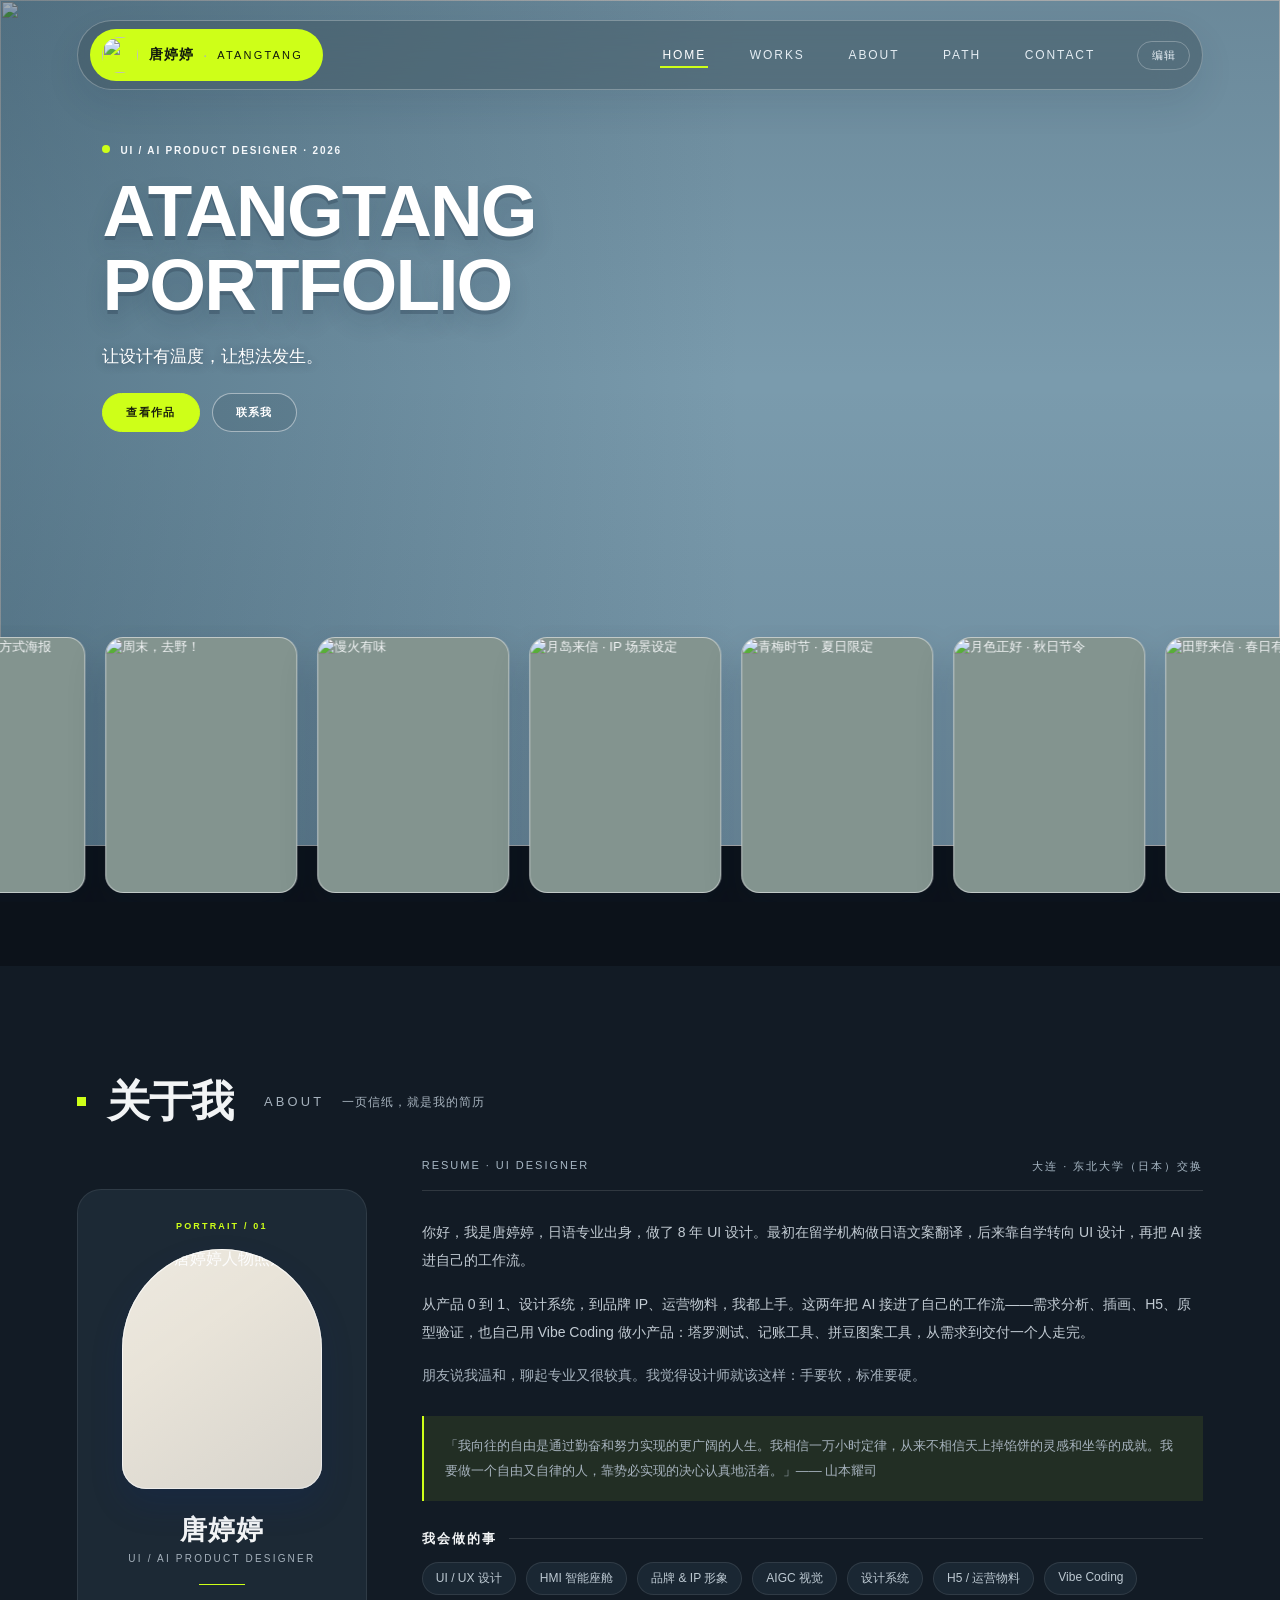
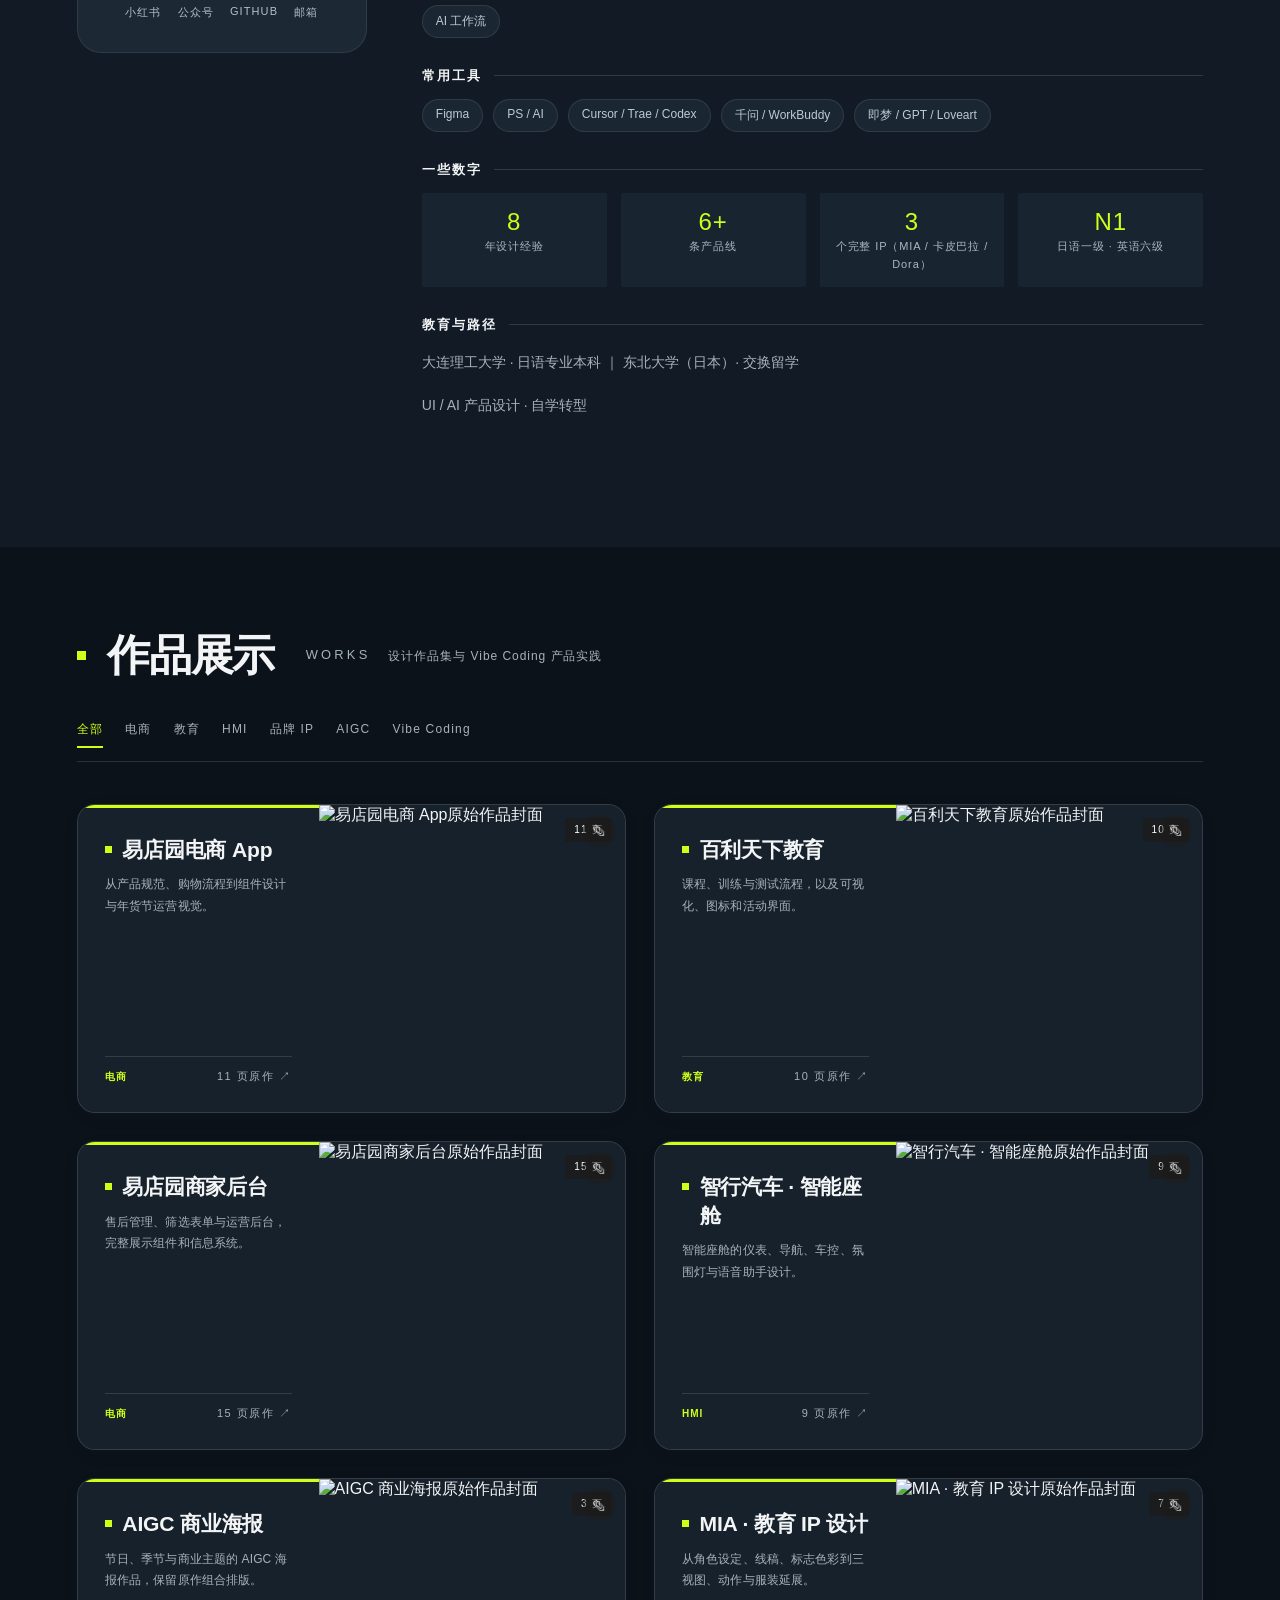
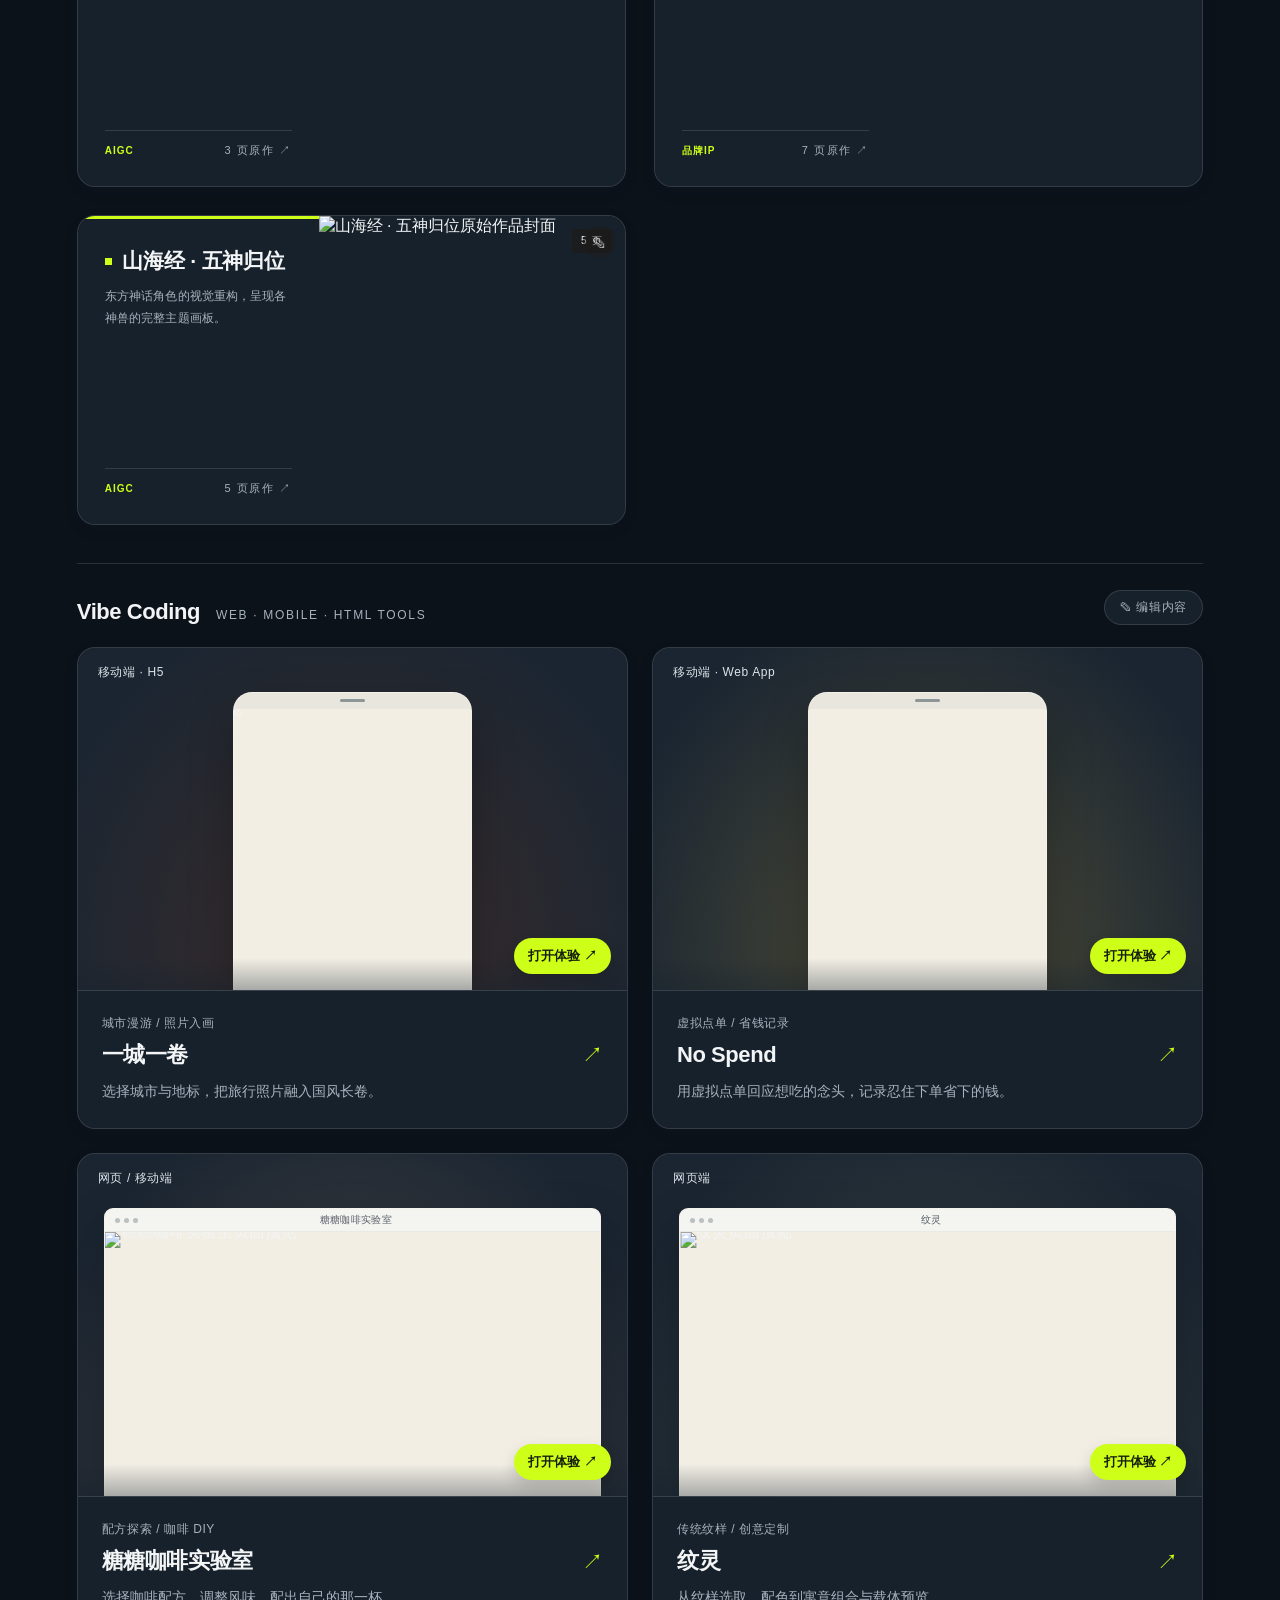
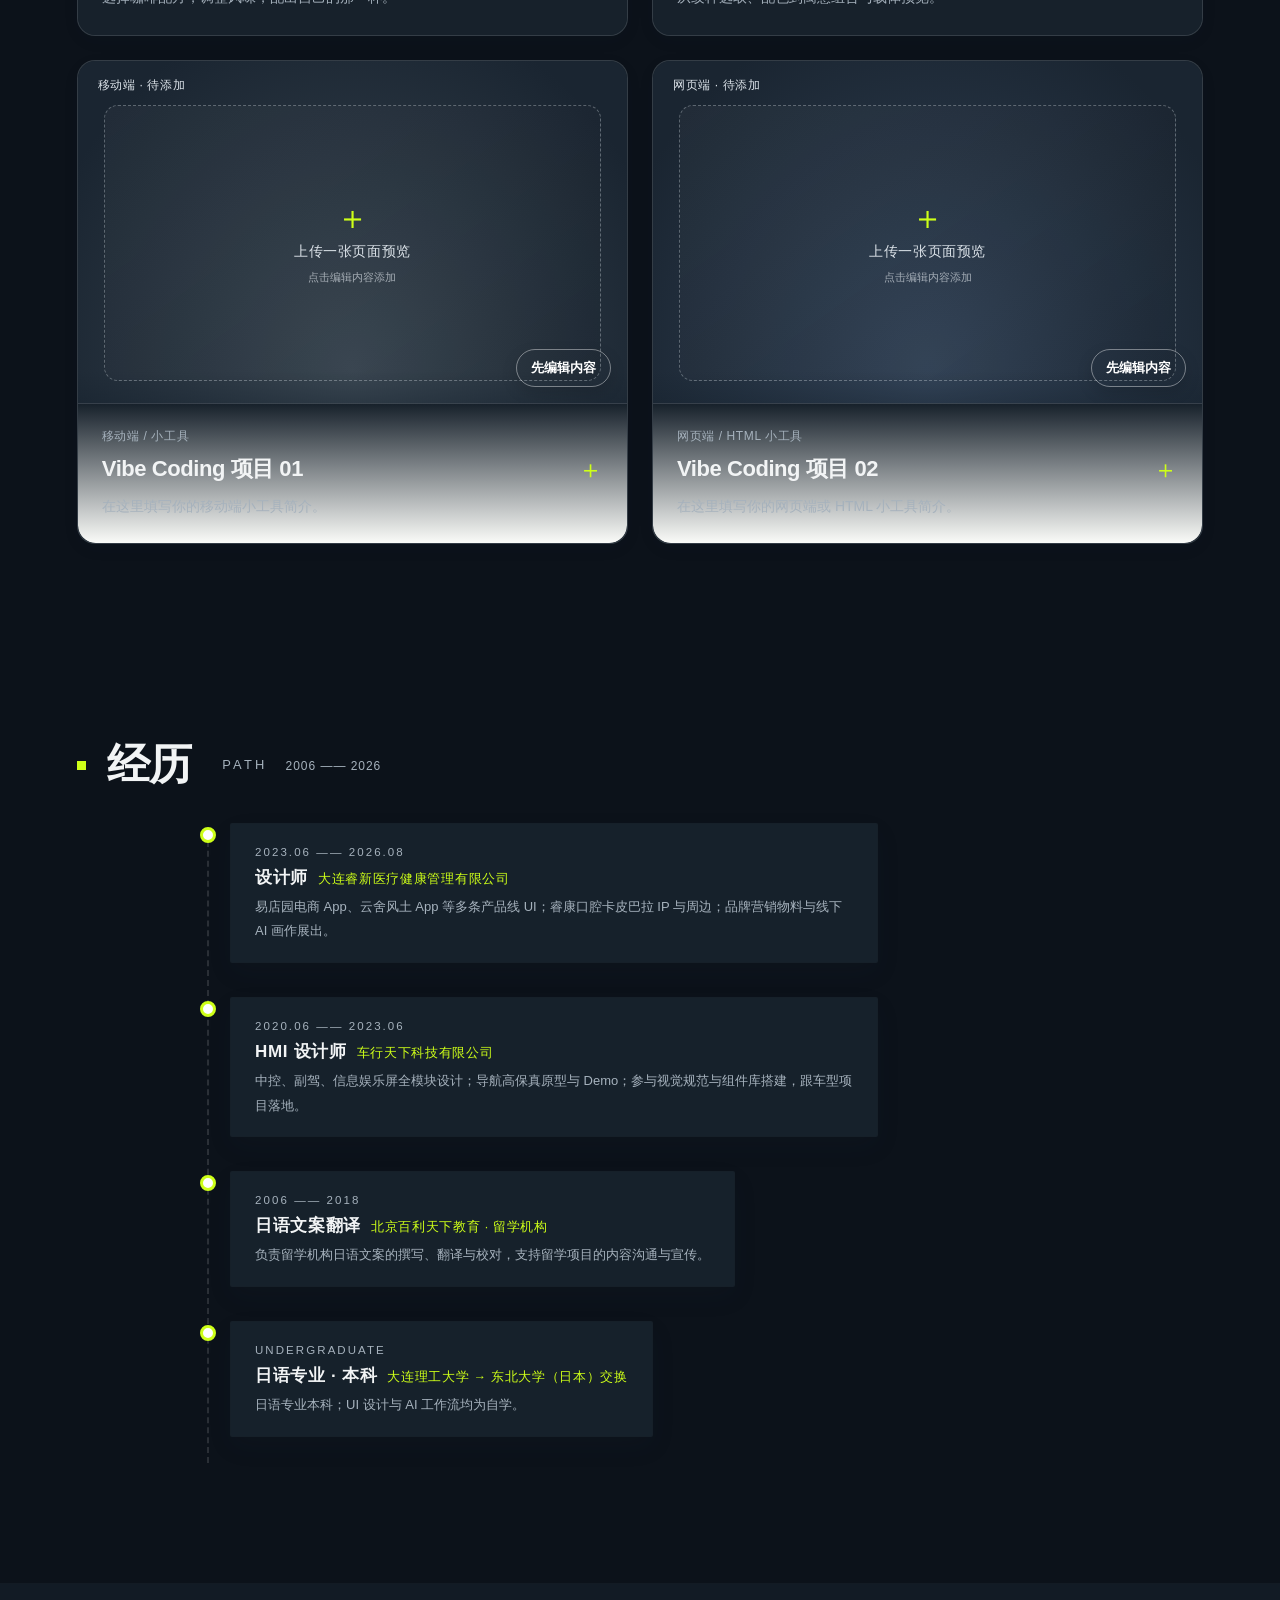
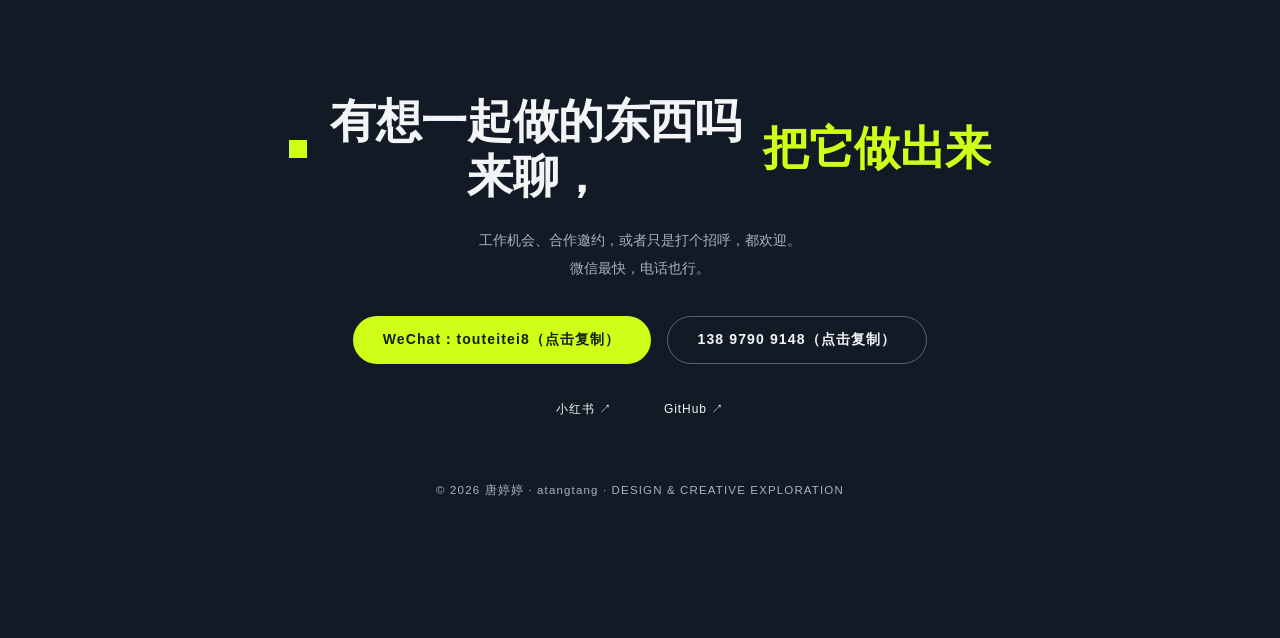
==== index.html @ 999d281a "Publish portfolio homepage" ====
<!DOCTYPE html>
<html lang="zh-CN">
<head>
<meta charset="UTF-8">
<meta name="viewport" content="width=device-width, initial-scale=1.0">
<meta name="description" content="唐婷婷 · UI Designer · 作品集">
<title>唐婷婷 · atangtang · 作品集</title>
<!-- 使用系统中文字体，国内静态部署时不依赖境外字体服务 -->
<link rel="stylesheet" href="styles.css">
<link rel="stylesheet" href="carousel.css?v=20260906-single-poster">
<link rel="stylesheet" href="vibe-works.css?v=20260907-vibe">
<link rel="stylesheet" href="seasonal.css">
</head>
<body>
<div class="grain"></div>

<nav id="nav">
  <a class="logo" href="#top"><span class="logo-mark" aria-hidden="true"></span><span>唐婷婷</span><i>·</i><span class="logo-en">atangtang</span></a>
  <a class="nl on" href="#top">Home</a>
  <a class="nl" href="#works">Works</a>
  <a class="nl" href="#about">About</a>
  <a class="nl" href="#timeline">Path</a>
  <a class="nl" href="#contact">Contact</a>
  <button class="nav-btn" id="preview-btn" title="作品集 PDF 预览">预览整套作品集</button>
  <button class="nav-btn" id="edit-toggle" title="进入编辑模式">编辑</button>
  <button id="menu-btn">☰</button>
</nav>
<div id="menu-panel">
  <a href="#top">Home</a><a href="#works">Works</a><a href="#about">About</a><a href="#timeline">Path</a><a href="#contact">Contact</a>
  <button id="m-preview-btn">预览整套作品集</button>
  <button id="m-edit-toggle">编辑模式</button>
</div>

<header class="hero" id="top">
  <div class="season-scenes" aria-hidden="true">
    <img class="season-scene active" src="assets/seasons/island-spring.png" alt="" fetchpriority="high">
    <img class="season-scene" src="assets/seasons/island-summer.png" alt="" decoding="async">
    <img class="season-scene" src="assets/seasons/island-autumn.png" alt="" decoding="async">
    <img class="season-scene" src="assets/seasons/island-winter.png" alt="" decoding="async">
  </div>
  <div class="season-shade"></div>
  <div class="hero-inner">
    <div class="hero-profile rv">
      <div class="profile-card" id="hero-art">
        <div id="ipBubble">嗨，我是婷婷 ✦</div>
        <div class="cover-label">PORTRAIT / 01</div>
        <div id="ipImg" class="profile-avatar cover-portrait" role="img" aria-label="唐婷婷人物照片">
          <img src="assets/about-portrait.png" alt="唐婷婷人物照片" decoding="async">
          <span class="cover-portrait__veil" aria-hidden="true"></span>
        </div>
        <h2 class="profile-name">唐婷婷</h2>
        <p class="profile-role">UI / AI PRODUCT DESIGNER</p>
        <div class="profile-line"></div>
        <div class="profile-socials">
          <a href="#works">小红书</a>
          <a href="#contact">公众号</a>
          <a href="#contact">GitHub</a>
          <a href="#contact">邮箱</a>
        </div>
      </div>
    </div>
    <div class="hero-text">
      <p class="hero-kicker rv">UI / AI PRODUCT DESIGNER · 2026</p>
      <h1 class="rv">ATANGTANG<br>PORTFOLIO<span class="dot">.</span></h1>
      <p class="hero-lead rv" style="transition-delay:.08s">让设计有温度，让想法发生。</p>
      <div class="hero-btns rv" style="transition-delay:.16s">
        <a class="cbtn solid" href="#works">查看作品</a>
        <a class="cbtn ghost" href="#contact">联系我</a>
      </div>
      <div class="hero-bio rv" style="transition-delay:.24s">
        <p>UI 设计 · 品牌 &amp; IP · HMI · AIGC 视觉。把复杂的需求，做成<strong>简单、好看、好用</strong>的东西。</p>
        <p>一个勤奋、自律、相信一万小时定律的设计师。8 年 UI 设计 · AI 自学工作流 · Vibe Coding · 日语 N1。</p>
      </div>
    </div>
    <svg class="leaf-sprig" viewBox="0 0 120 120" fill="none" stroke="currentColor" stroke-width="2.4" stroke-linecap="round" stroke-linejoin="round"><path d="M60 112C60 84 60 54 60 22"/><path d="M60 74C40 68 27 53 25 35c20 4 33 19 35 39Z"/><path d="M60 58C80 52 93 39 95 21c-20 4-33 19-35 37Z"/><path d="M60 46C51 42 45 34 44 23c9 2 15 11 16 23Z"/></svg>
    <svg class="hero-wave" viewBox="0 0 1180 40" fill="none" stroke="currentColor" stroke-width="2" stroke-linecap="round"><path d="M0 20C98 4 196 4 294 20s196 16 294 0 196-16 294-0 196 16 294 0"/></svg>
  </div>
</header>

<section id="works">
  <div class="sec-head rv">
    <h2 class="sec-title">作品展示<span class="dot">.</span><small>WORKS</small></h2>
    <p class="sec-sub">设计作品集与 Vibe Coding 产品实践</p>
  </div>
  <div class="divider"><svg viewBox="0 0 24 24" fill="none" stroke="currentColor" stroke-width="1.6" stroke-linecap="round" stroke-linejoin="round"><path d="M12 21V7"/><path d="M12 15C8.5 14 6 11.5 6 7.5 10 8.5 12 11 12 15Z"/><path d="M12 12c3.5-1 6-3.5 6-7.5-4 1-6 3.5-6 7.5Z"/></svg></div>

      <div class="filters rv" id="filters">
    <button class="fbtn on" data-cat="all">全部</button>
    <button class="fbtn" data-cat="电商">电商</button>
    <button class="fbtn" data-cat="教育">教育</button>
    <button class="fbtn" data-cat="HMI">HMI</button>
    <button class="fbtn" data-cat="品牌IP">品牌 IP</button>
    <button class="fbtn" data-cat="AIGC">AIGC</button>
    <button class="fbtn" data-cat="独立开发">Vibe Coding</button>
  </div>
                                        <div class="works" id="worksGrid">
    <article class="work rv pdf-work" data-cat="电商" data-slug="pdf-ecommerce-app" data-title="易店园电商 App" data-desc="从产品规范、购物流程到组件设计与年货节运营视觉。" data-year="完整原作" data-gallery='["assets/portfolio-pdf/page-003.jpg","assets/portfolio-pdf/page-004.jpg","assets/portfolio-pdf/page-005.jpg","assets/portfolio-pdf/page-006.jpg","assets/portfolio-pdf/page-007.jpg","assets/portfolio-pdf/page-008.jpg","assets/portfolio-pdf/page-009.jpg","assets/portfolio-pdf/page-010.jpg","assets/portfolio-pdf/page-011.jpg","assets/portfolio-pdf/page-012.jpg","assets/portfolio-pdf/page-013.jpg"]' draggable="false" tabindex="0" role="button" aria-label="易店园电商 App，查看完整 11 页">
      <button class="work-edit" aria-label="编辑" title="编辑">✎</button>
      <div class="work-card-inner">
        <div class="meta"><h3>易店园电商 App</h3><p class="work-desc">从产品规范、购物流程到组件设计与年货节运营视觉。</p>
          <div class="row"><span class="cat">电商</span><span class="yr">11 页原作 ↗</span></div></div>
        <div class="cover cover--landscape">
          <img class="cover-img" src="assets/portfolio-pdf/page-003.jpg" alt="易店园电商 App原始作品封面" width="1920" height="1080" loading="lazy"/>
          <span class="count-badge">11 页</span>
        </div>
      </div>
    </article>
    <article class="work rv pdf-work" data-cat="教育" data-slug="pdf-education" data-title="百利天下教育" data-desc="课程、训练与测试流程，以及可视化、图标和活动界面。" data-year="完整原作" data-gallery='["assets/portfolio-pdf/page-014.jpg","assets/portfolio-pdf/page-015.jpg","assets/portfolio-pdf/page-016.jpg","assets/portfolio-pdf/page-017.jpg","assets/portfolio-pdf/page-018.jpg","assets/portfolio-pdf/page-019.jpg","assets/portfolio-pdf/page-020.jpg","assets/portfolio-pdf/page-021.jpg","assets/portfolio-pdf/page-022.jpg","assets/portfolio-pdf/page-023.jpg"]' draggable="false" tabindex="0" role="button" aria-label="百利天下教育，查看完整 10 页">
      <button class="work-edit" aria-label="编辑" title="编辑">✎</button>
      <div class="work-card-inner">
        <div class="meta"><h3>百利天下教育</h3><p class="work-desc">课程、训练与测试流程，以及可视化、图标和活动界面。</p>
          <div class="row"><span class="cat">教育</span><span class="yr">10 页原作 ↗</span></div></div>
        <div class="cover cover--landscape">
          <img class="cover-img" src="assets/portfolio-pdf/page-014.jpg" alt="百利天下教育原始作品封面" width="1920" height="1080" loading="lazy"/>
          <span class="count-badge">10 页</span>
        </div>
      </div>
    </article>
    <article class="work rv pdf-work" data-cat="电商" data-slug="pdf-merchant" data-title="易店园商家后台" data-desc="售后管理、筛选表单与运营后台，完整展示组件和信息系统。" data-year="完整原作" data-gallery='["assets/portfolio-pdf/page-024.jpg","assets/portfolio-pdf/page-025.jpg","assets/portfolio-pdf/page-026.jpg","assets/portfolio-pdf/page-027.jpg","assets/portfolio-pdf/page-028.jpg","assets/portfolio-pdf/page-029.jpg","assets/portfolio-pdf/page-030.jpg","assets/portfolio-pdf/page-031.jpg","assets/portfolio-pdf/page-032.jpg","assets/portfolio-pdf/page-033.jpg","assets/portfolio-pdf/page-034.jpg","assets/portfolio-pdf/page-035.jpg","assets/portfolio-pdf/page-036.jpg","assets/portfolio-pdf/page-037.jpg","assets/portfolio-pdf/page-038.jpg"]' draggable="false" tabindex="0" role="button" aria-label="易店园商家后台，查看完整 15 页">
      <button class="work-edit" aria-label="编辑" title="编辑">✎</button>
      <div class="work-card-inner">
        <div class="meta"><h3>易店园商家后台</h3><p class="work-desc">售后管理、筛选表单与运营后台，完整展示组件和信息系统。</p>
          <div class="row"><span class="cat">电商</span><span class="yr">15 页原作 ↗</span></div></div>
        <div class="cover cover--landscape">
          <img class="cover-img" src="assets/portfolio-pdf/page-024.jpg" alt="易店园商家后台原始作品封面" width="1920" height="1080" loading="lazy"/>
          <span class="count-badge">15 页</span>
        </div>
      </div>
    </article>
    <article class="work rv pdf-work" data-cat="HMI" data-slug="pdf-hmi" data-title="智行汽车 · 智能座舱" data-desc="智能座舱的仪表、导航、车控、氛围灯与语音助手设计。" data-year="完整原作" data-gallery='["assets/portfolio-pdf/page-039.jpg","assets/portfolio-pdf/page-040.jpg","assets/portfolio-pdf/page-041.jpg","assets/portfolio-pdf/page-042.jpg","assets/portfolio-pdf/page-043.jpg","assets/portfolio-pdf/page-044.jpg","assets/portfolio-pdf/page-045.jpg","assets/portfolio-pdf/page-046.jpg","assets/portfolio-pdf/page-047.jpg"]' draggable="false" tabindex="0" role="button" aria-label="智行汽车 · 智能座舱，查看完整 9 页">
      <button class="work-edit" aria-label="编辑" title="编辑">✎</button>
      <div class="work-card-inner">
        <div class="meta"><h3>智行汽车 · 智能座舱</h3><p class="work-desc">智能座舱的仪表、导航、车控、氛围灯与语音助手设计。</p>
          <div class="row"><span class="cat">HMI</span><span class="yr">9 页原作 ↗</span></div></div>
        <div class="cover cover--landscape">
          <img class="cover-img" src="assets/portfolio-pdf/page-039.jpg" alt="智行汽车 · 智能座舱原始作品封面" width="1920" height="1080" loading="lazy"/>
          <span class="count-badge">9 页</span>
        </div>
      </div>
    </article>
    <article class="work rv pdf-work" data-cat="AIGC" data-slug="pdf-aigc" data-title="AIGC 商业海报" data-desc="节日、季节与商业主题的 AIGC 海报作品，保留原作组合排版。" data-year="完整原作" data-gallery='["assets/portfolio-pdf/page-048.jpg","assets/portfolio-pdf/page-049.jpg","assets/portfolio-pdf/page-050.jpg"]' draggable="false" tabindex="0" role="button" aria-label="AIGC 商业海报，查看完整 3 页">
      <button class="work-edit" aria-label="编辑" title="编辑">✎</button>
      <div class="work-card-inner">
        <div class="meta"><h3>AIGC 商业海报</h3><p class="work-desc">节日、季节与商业主题的 AIGC 海报作品，保留原作组合排版。</p>
          <div class="row"><span class="cat">AIGC</span><span class="yr">3 页原作 ↗</span></div></div>
        <div class="cover cover--landscape">
          <img class="cover-img" src="assets/portfolio-pdf/page-048.jpg" alt="AIGC 商业海报原始作品封面" width="1920" height="1080" loading="lazy"/>
          <span class="count-badge">3 页</span>
        </div>
      </div>
    </article>
    <article class="work rv pdf-work" data-cat="品牌IP" data-slug="pdf-mia" data-title="MIA · 教育 IP 设计" data-desc="从角色设定、线稿、标志色彩到三视图、动作与服装延展。" data-year="完整原作" data-gallery='["assets/portfolio-pdf/page-051.jpg","assets/portfolio-pdf/page-052.jpg","assets/portfolio-pdf/page-053.jpg","assets/portfolio-pdf/page-054.jpg","assets/portfolio-pdf/page-055.jpg","assets/portfolio-pdf/page-056.jpg","assets/portfolio-pdf/page-057.jpg"]' draggable="false" tabindex="0" role="button" aria-label="MIA · 教育 IP 设计，查看完整 7 页">
      <button class="work-edit" aria-label="编辑" title="编辑">✎</button>
      <div class="work-card-inner">
        <div class="meta"><h3>MIA · 教育 IP 设计</h3><p class="work-desc">从角色设定、线稿、标志色彩到三视图、动作与服装延展。</p>
          <div class="row"><span class="cat">品牌IP</span><span class="yr">7 页原作 ↗</span></div></div>
        <div class="cover cover--landscape">
          <img class="cover-img" src="assets/portfolio-pdf/page-051.jpg" alt="MIA · 教育 IP 设计原始作品封面" width="1920" height="1080" loading="lazy"/>
          <span class="count-badge">7 页</span>
        </div>
      </div>
    </article>
    <article class="work rv pdf-work" data-cat="AIGC" data-slug="pdf-mythology" data-title="山海经 · 五神归位" data-desc="东方神话角色的视觉重构，呈现各神兽的完整主题画板。" data-year="完整原作" data-gallery='["assets/portfolio-pdf/page-058.jpg","assets/portfolio-pdf/page-059.jpg","assets/portfolio-pdf/page-060.jpg","assets/portfolio-pdf/page-061.jpg","assets/portfolio-pdf/page-062.jpg"]' draggable="false" tabindex="0" role="button" aria-label="山海经 · 五神归位，查看完整 5 页">
      <button class="work-edit" aria-label="编辑" title="编辑">✎</button>
      <div class="work-card-inner">
        <div class="meta"><h3>山海经 · 五神归位</h3><p class="work-desc">东方神话角色的视觉重构，呈现各神兽的完整主题画板。</p>
          <div class="row"><span class="cat">AIGC</span><span class="yr">5 页原作 ↗</span></div></div>
        <div class="cover cover--landscape">
          <img class="cover-img" src="assets/portfolio-pdf/page-058.jpg" alt="山海经 · 五神归位原始作品封面" width="1920" height="1080" loading="lazy"/>
          <span class="count-badge">5 页</span>
        </div>
      </div>
    </article>
  </div>
  <div class="vibe-collection" id="vibeCollection" aria-label="Vibe Coding 产品">
    <div class="vibe-collection-heading">
      <div class="vibe-heading-copy"><h3>Vibe Coding</h3><span>WEB · MOBILE · HTML TOOLS</span></div>
      <button type="button" class="vibe-edit-entry" id="vibe-edit-entry">✎ 编辑内容</button>
    </div>
    <div class="works vibe-grid" id="vibeGrid">
      <article class="work rv vibe-work" data-cat="独立开发" data-slug="vibe-yicheng-yijuan" data-vibe-title="一城一卷" data-vibe-tags="城市漫游 / 照片入画" data-vibe-desc="选择城市与地标，把旅行照片融入国风长卷。" data-vibe-url="https://yicheng-yijuan.touteitei68.chatgpt.site" data-vibe-format="移动端 · H5" data-vibe-layout="mobile" data-vibe-tint="#533329" data-vibe-preview="assets/vibe/yicheng-yijuan.jpg" data-vibe-capture-width="214.2857%">
        <button class="vibe-edit-btn" type="button" aria-label="编辑 一城一卷" title="编辑">✎ 编辑</button>
        <a class="vibe-project" href="https://yicheng-yijuan.touteitei68.chatgpt.site" target="_blank" rel="noopener noreferrer" aria-label="打开 一城一卷，在新标签页体验">
          <div class="vibe-stage vibe-stage--mobile" style="--vibe-tint:#533329">
            <span class="vibe-format">移动端 · H5</span>
            <div class="vibe-empty-copy" hidden><b>＋</b><span>上传一张页面预览</span><small>点击编辑内容添加</small></div>
            <div class="vibe-device vibe-device--mobile">
              <div class="vibe-chrome" aria-hidden="true"><i></i><i></i><i></i><span></span></div>
              <div class="vibe-screen" style="--capture-width:214.2857%">
                <img class="vibe-capture" src="assets/vibe/yicheng-yijuan.jpg" width="1200" height="750" alt="一城一卷真实首页预览" loading="lazy"/>
              </div>
            </div>
            <span class="vibe-preview-action">打开体验 ↗</span>
          </div>
          <div class="vibe-caption"><span class="vibe-tags">城市漫游 / 照片入画</span><div class="vibe-title-row"><h3>一城一卷</h3><span aria-hidden="true">↗</span></div><p>选择城市与地标，把旅行照片融入国风长卷。</p></div>
        </a>
      </article>
      <article class="work rv vibe-work" data-cat="独立开发" data-slug="vibe-nospend-virtual-delivery" data-vibe-title="No Spend" data-vibe-tags="虚拟点单 / 省钱记录" data-vibe-desc="用虚拟点单回应想吃的念头，记录忍住下单省下的钱。" data-vibe-url="https://nospend-virtual-delivery.touteitei68.chatgpt.site" data-vibe-format="移动端 · Web App" data-vibe-layout="mobile" data-vibe-tint="#776a35" data-vibe-preview="assets/vibe/nospend-virtual-delivery.jpg" data-vibe-capture-width="279.0698%">
        <button class="vibe-edit-btn" type="button" aria-label="编辑 No Spend" title="编辑">✎ 编辑</button>
        <a class="vibe-project" href="https://nospend-virtual-delivery.touteitei68.chatgpt.site" target="_blank" rel="noopener noreferrer" aria-label="打开 No Spend，在新标签页体验">
          <div class="vibe-stage vibe-stage--mobile" style="--vibe-tint:#776a35">
            <span class="vibe-format">移动端 · Web App</span>
            <div class="vibe-empty-copy" hidden><b>＋</b><span>上传一张页面预览</span><small>点击编辑内容添加</small></div>
            <div class="vibe-device vibe-device--mobile">
              <div class="vibe-chrome" aria-hidden="true"><i></i><i></i><i></i><span></span></div>
              <div class="vibe-screen" style="--capture-width:279.0698%">
                <img class="vibe-capture" src="assets/vibe/nospend-virtual-delivery.jpg" width="1200" height="750" alt="No Spend真实首页预览" loading="lazy"/>
              </div>
            </div>
            <span class="vibe-preview-action">打开体验 ↗</span>
          </div>
          <div class="vibe-caption"><span class="vibe-tags">虚拟点单 / 省钱记录</span><div class="vibe-title-row"><h3>No Spend</h3><span aria-hidden="true">↗</span></div><p>用虚拟点单回应想吃的念头，记录忍住下单省下的钱。</p></div>
        </a>
      </article>
      <article class="work rv vibe-work" data-cat="独立开发" data-slug="vibe-tangtang-coffee-lab" data-vibe-title="糖糖咖啡实验室" data-vibe-tags="配方探索 / 咖啡 DIY" data-vibe-desc="选择咖啡配方，调整风味，配出自己的那一杯。" data-vibe-url="https://tangtang-coffee-lab.touteitei68.chatgpt.site" data-vibe-format="网页 / 移动端" data-vibe-layout="desktop" data-vibe-tint="#756459" data-vibe-preview="assets/vibe/tangtang-coffee-lab.jpg" data-vibe-capture-width="100%">
        <button class="vibe-edit-btn" type="button" aria-label="编辑 糖糖咖啡实验室" title="编辑">✎ 编辑</button>
        <a class="vibe-project" href="https://tangtang-coffee-lab.touteitei68.chatgpt.site" target="_blank" rel="noopener noreferrer" aria-label="打开 糖糖咖啡实验室，在新标签页体验">
          <div class="vibe-stage vibe-stage--desktop" style="--vibe-tint:#756459">
            <span class="vibe-format">网页 / 移动端</span>
            <div class="vibe-empty-copy" hidden><b>＋</b><span>上传一张页面预览</span><small>点击编辑内容添加</small></div>
            <div class="vibe-device vibe-device--desktop">
              <div class="vibe-chrome" aria-hidden="true"><i></i><i></i><i></i><span>糖糖咖啡实验室</span></div>
              <div class="vibe-screen" style="--capture-width:100.0000%">
                <img class="vibe-capture" src="assets/vibe/tangtang-coffee-lab.jpg" width="1200" height="750" alt="糖糖咖啡实验室真实首页预览" loading="lazy"/>
              </div>
            </div>
            <span class="vibe-preview-action">打开体验 ↗</span>
          </div>
          <div class="vibe-caption"><span class="vibe-tags">配方探索 / 咖啡 DIY</span><div class="vibe-title-row"><h3>糖糖咖啡实验室</h3><span aria-hidden="true">↗</span></div><p>选择咖啡配方，调整风味，配出自己的那一杯。</p></div>
        </a>
      </article>
      <article class="work rv vibe-work" data-cat="独立开发" data-slug="vibe-wenling-pattern-lab" data-vibe-title="纹灵" data-vibe-tags="传统纹样 / 创意定制" data-vibe-desc="从纹样选取、配色到寓意组合与载体预览。" data-vibe-url="https://wenling-pattern-lab.touteitei68.chatgpt.site" data-vibe-format="网页端" data-vibe-layout="desktop" data-vibe-tint="#566154" data-vibe-preview="assets/vibe/wenling-pattern-lab.jpg" data-vibe-capture-width="100%">
        <button class="vibe-edit-btn" type="button" aria-label="编辑 纹灵" title="编辑">✎ 编辑</button>
        <a class="vibe-project" href="https://wenling-pattern-lab.touteitei68.chatgpt.site" target="_blank" rel="noopener noreferrer" aria-label="打开 纹灵，在新标签页体验">
          <div class="vibe-stage vibe-stage--desktop" style="--vibe-tint:#566154">
            <span class="vibe-format">网页端</span>
            <div class="vibe-empty-copy" hidden><b>＋</b><span>上传一张页面预览</span><small>点击编辑内容添加</small></div>
            <div class="vibe-device vibe-device--desktop">
              <div class="vibe-chrome" aria-hidden="true"><i></i><i></i><i></i><span>纹灵</span></div>
              <div class="vibe-screen" style="--capture-width:100.0000%">
                <img class="vibe-capture" src="assets/vibe/wenling-pattern-lab.jpg" width="1200" height="750" alt="纹灵真实首页预览" loading="lazy"/>
              </div>
            </div>
            <span class="vibe-preview-action">打开体验 ↗</span>
          </div>
          <div class="vibe-caption"><span class="vibe-tags">传统纹样 / 创意定制</span><div class="vibe-title-row"><h3>纹灵</h3><span aria-hidden="true">↗</span></div><p>从纹样选取、配色到寓意组合与载体预览。</p></div>
        </a>
      </article>
      <article class="work rv vibe-work vibe-work--empty" data-cat="独立开发" data-slug="vibe-slot-01" data-vibe-title="Vibe Coding 项目 01" data-vibe-tags="移动端 / 小工具" data-vibe-desc="在这里填写你的移动端小工具简介。" data-vibe-url="" data-vibe-format="移动端 · 待添加" data-vibe-layout="mobile" data-vibe-tint="#52606a" data-vibe-preview="" data-vibe-capture-width="100%">
        <button class="vibe-edit-btn" type="button" aria-label="编辑 Vibe Coding 项目 01" title="编辑">✎ 编辑</button>
        <a class="vibe-project" href="#" aria-label="编辑 Vibe Coding 项目 01">
          <div class="vibe-stage vibe-stage--mobile vibe-stage--empty" style="--vibe-tint:#52606a">
            <span class="vibe-format">移动端 · 待添加</span>
            <div class="vibe-empty-copy"><b>＋</b><span>上传一张页面预览</span><small>点击编辑内容添加</small></div>
            <div class="vibe-device vibe-device--mobile" hidden><div class="vibe-screen"><img class="vibe-capture" alt="" loading="lazy"></div></div>
            <span class="vibe-preview-action">先编辑内容</span>
          </div>
          <div class="vibe-caption"><span class="vibe-tags">移动端 / 小工具</span><div class="vibe-title-row"><h3>Vibe Coding 项目 01</h3><span aria-hidden="true">＋</span></div><p>在这里填写你的移动端小工具简介。</p></div>
        </a>
      </article>
      <article class="work rv vibe-work vibe-work--empty" data-cat="独立开发" data-slug="vibe-slot-02" data-vibe-title="Vibe Coding 项目 02" data-vibe-tags="网页端 / HTML 小工具" data-vibe-desc="在这里填写你的网页端或 HTML 小工具简介。" data-vibe-url="" data-vibe-format="网页端 · 待添加" data-vibe-layout="desktop" data-vibe-tint="#465b75" data-vibe-preview="" data-vibe-capture-width="100%">
        <button class="vibe-edit-btn" type="button" aria-label="编辑 Vibe Coding 项目 02" title="编辑">✎ 编辑</button>
        <a class="vibe-project" href="#" aria-label="编辑 Vibe Coding 项目 02">
          <div class="vibe-stage vibe-stage--desktop vibe-stage--empty" style="--vibe-tint:#465b75">
            <span class="vibe-format">网页端 · 待添加</span>
            <div class="vibe-empty-copy"><b>＋</b><span>上传一张页面预览</span><small>点击编辑内容添加</small></div>
            <div class="vibe-device vibe-device--desktop" hidden><div class="vibe-screen"><img class="vibe-capture" alt="" loading="lazy"></div></div>
            <span class="vibe-preview-action">先编辑内容</span>
          </div>
          <div class="vibe-caption"><span class="vibe-tags">网页端 / HTML 小工具</span><div class="vibe-title-row"><h3>Vibe Coding 项目 02</h3><span aria-hidden="true">＋</span></div><p>在这里填写你的网页端或 HTML 小工具简介。</p></div>
        </a>
      </article>
    </div>
  </div>
</section>
<section id="about">
  <div class="sec-head rv">
    <h2 class="sec-title">关于我<span class="dot">.</span><small>ABOUT</small></h2>
    <p class="sec-sub">一页信纸，就是我的简历</p>
  </div>
  <div class="divider"><svg viewBox="0 0 24 24" fill="none" stroke="currentColor" stroke-width="1.6" stroke-linecap="round" stroke-linejoin="round"><path d="M12 21V7"/><path d="M12 15C8.5 14 6 11.5 6 7.5 10 8.5 12 11 12 15Z"/><path d="M12 12c3.5-1 6-3.5 6-7.5-4 1-6 3.5-6 7.5Z"/></svg></div>
  <div class="letter rv">
    <div class="letter-head"><span>RESUME · UI DESIGNER</span><span>大连 · 东北大学（日本）交换</span></div>
    <p>你好，我是唐婷婷，日语专业出身，做了 8 年 UI 设计。最初在留学机构做日语文案翻译，后来靠自学转向 UI 设计，再把 AI 接进自己的工作流。</p>
    <p>从产品 0 到 1、设计系统，到品牌 IP、运营物料，我都上手。这两年把 AI 接进了自己的工作流——需求分析、插画、H5、原型验证，也自己用 Vibe Coding 做小产品：塔罗测试、记账工具、拼豆图案工具，从需求到交付一个人走完。</p>
    <p class="dim">朋友说我温和，聊起专业又很较真。我觉得设计师就该这样：手要软，标准要硬。</p>
    <div class="quote">「我向往的自由是通过勤奋和努力实现的更广阔的人生。我相信一万小时定律，从来不相信天上掉馅饼的灵感和坐等的成就。我要做一个自由又自律的人，靠势必实现的决心认真地活着。」—— 山本耀司</div>
    <div class="sub-h">我会做的事</div>
    <div class="chips">
      <span class="chip">UI / UX 设计</span><span class="chip">HMI 智能座舱</span><span class="chip">品牌 &amp; IP 形象</span><span class="chip">AIGC 视觉</span><span class="chip">设计系统</span><span class="chip">H5 / 运营物料</span><span class="chip">Vibe Coding</span><span class="chip">AI 工作流</span>
    </div>
    <div class="sub-h">常用工具</div>
    <div class="chips">
      <span class="chip">Figma</span><span class="chip">PS / AI</span><span class="chip">Cursor / Trae / Codex</span><span class="chip">千问 / WorkBuddy</span><span class="chip">即梦 / GPT / Loveart</span>
    </div>
    <div class="sub-h">一些数字</div>
    <div class="stats">
      <div class="stat"><b>8</b><span>年设计经验</span></div>
      <div class="stat"><b>6+</b><span>条产品线</span></div>
      <div class="stat"><b>3</b><span>个完整 IP（MIA / 卡皮巴拉 / Dora）</span></div>
      <div class="stat"><b>N1</b><span>日语一级 · 英语六级</span></div>
    </div>
    <div class="sub-h">教育与路径</div>
    <p class="dim">大连理工大学 · 日语专业本科 ｜ 东北大学（日本）· 交换留学</p>
    <p class="dim">UI / AI 产品设计 · 自学转型</p>
  </div>
</section>

<!-- 经历 -->
<section id="timeline">
  <div class="sec-head rv">
    <h2 class="sec-title">经历<span class="dot">.</span><small>PATH</small></h2>
    <p class="sec-sub">2006 —— 2026</p>
  </div>
  <div class="divider"><svg viewBox="0 0 24 24" fill="none" stroke="currentColor" stroke-width="1.6" stroke-linecap="round" stroke-linejoin="round"><path d="M12 21V7"/><path d="M12 15C8.5 14 6 11.5 6 7.5 10 8.5 12 11 12 15Z"/><path d="M12 12c3.5-1 6-3.5 6-7.5-4 1-6 3.5-6 7.5Z"/></svg></div>
  <ol class="tl rv">
    <li><span class="tl-dot"></span><div class="tl-card">
      <span class="tl-time">2023.06 —— 2026.08</span>
      <h3>设计师<small>大连睿新医疗健康管理有限公司</small></h3>
      <p>易店园电商 App、云舍风土 App 等多条产品线 UI；睿康口腔卡皮巴拉 IP 与周边；品牌营销物料与线下 AI 画作展出。</p>
    </div></li>
    <li><span class="tl-dot"></span><div class="tl-card">
      <span class="tl-time">2020.06 —— 2023.06</span>
      <h3>HMI 设计师<small>车行天下科技有限公司</small></h3>
      <p>中控、副驾、信息娱乐屏全模块设计；导航高保真原型与 Demo；参与视觉规范与组件库搭建，跟车型项目落地。</p>
    </div></li>
    <li><span class="tl-dot"></span><div class="tl-card">
      <span class="tl-time">2006 —— 2018</span>
      <h3>日语文案翻译<small>北京百利天下教育 · 留学机构</small></h3>
      <p>负责留学机构日语文案的撰写、翻译与校对，支持留学项目的内容沟通与宣传。</p>
    </div></li>
    <li><span class="tl-dot"></span><div class="tl-card">
      <span class="tl-time">UNDERGRADUATE</span>
      <h3>日语专业 · 本科<small>大连理工大学 → 东北大学（日本）交换</small></h3>
      <p>日语专业本科；UI 设计与 AI 工作流均为自学。</p>
    </div></li>
  </ol>
</section>

<!-- 联系 -->
<footer id="contact">
  <h2 class="rv">有想一起做的东西吗<span class="dot">.</span><br>来聊，<b>把它做出来</b><span class="dot">.</span></h2>
  <p class="c-sub rv" style="transition-delay:.1s">工作机会、合作邀约，或者只是打个招呼，都欢迎。<br>微信最快，电话也行。</p>
  <div class="c-btns rv" style="transition-delay:.18s">
    <button class="cbtn solid" id="wx-btn" data-copy="touteitei8">WeChat：touteitei8（点击复制）</button>
    <button class="cbtn ghost" id="tel-btn" data-copy="13897909148">138 9790 9148（点击复制）</button>
  </div>
  <div class="socials rv" style="transition-delay:.24s">
    <a href="https://www.xiaohongshu.com/user/profile/5c5af520000000001800b579" target="_blank" rel="noopener">小红书 ↗</a>
    <a href="https://github.com/touteitei888-rgb" target="_blank" rel="noopener">GitHub ↗</a>
  </div>
  <p class="foot-note rv" style="transition-delay:.26s">© 2026 唐婷婷 · atangtang · DESIGN &amp; CREATIVE EXPLORATION</p>
</footer>

<div id="toast"></div>


<!-- Lightbox -->
<div id="lb" class="lb" role="dialog" aria-modal="true" aria-labelledby="lbTitle" aria-hidden="true" inert>
  <button class="lb-close" aria-label="关闭">×</button>
  <button class="lb-prev" aria-label="上一张">‹</button>
  <button class="lb-next" aria-label="下一张">›</button>
  <div class="exhibit">
    <div class="exhibit-copy"><span class="exhibit-label">SELECTED WORK</span><h2 id="lbTitle"></h2><p id="lbEnglish"></p><div class="exhibit-rule"></div><h3 id="lbPageTitle"></h3><p id="lbDescription"></p><span id="lbConcept"></span></div>
    <div class="lb-stage" tabindex="0" aria-label="作品展示，左右滑动翻页"><img id="lbImg" src="" alt=""/><span id="lbError" hidden>图片暂时无法加载，请尝试下一页。</span></div>
    <div class="exhibit-side"><span>ATANGTANG</span><button class="lb-zoom" type="button" aria-pressed="false">局部细节 ↗</button></div>
  </div>
  <div class="lb-caption" aria-live="polite"><span id="lbCount"></span><span id="lbCaptionTitle"></span><span id="lbModeLabel"></span></div>
  <div id="lbDots" class="lb-dots" aria-label="作品页码"></div>
</div>

<!-- 作品集 PDF 预览弹窗 -->
<div id="preview-modal" class="modal" aria-hidden="true">
  <div class="modal-back"></div>
  <div class="modal-body preview-body">
    <button class="modal-close" id="preview-close" aria-label="关闭">×</button>
    <div class="modal-head"><h3>作品集项目总览</h3><p>点击任意封面查看该项目原图</p></div>
    <div class="archive-grid" id="preview-grid">
      <!-- 旧版 PDF 切片目录不随源码包提供；打开预览时由 script.js 用现有项目封面重建。 
      <img class="a-thumb" src="assets/works/thumbs/p1_00.jpg" data-full="assets/works/full/p1_00.jpg" alt="作品集切片 1" loading="lazy"/>
      <img class="a-thumb" src="assets/works/thumbs/p1_01.jpg" data-full="assets/works/full/p1_01.jpg" alt="作品集切片 2" loading="lazy"/>
      <img class="a-thumb" src="assets/works/thumbs/p1_02.jpg" data-full="assets/works/full/p1_02.jpg" alt="作品集切片 3" loading="lazy"/>
      <img class="a-thumb" src="assets/works/thumbs/p1_03.jpg" data-full="assets/works/full/p1_03.jpg" alt="作品集切片 4" loading="lazy"/>
      <img class="a-thumb" src="assets/works/thumbs/p1_04.jpg" data-full="assets/works/full/p1_04.jpg" alt="作品集切片 5" loading="lazy"/>
      <img class="a-thumb" src="assets/works/thumbs/p1_05.jpg" data-full="assets/works/full/p1_05.jpg" alt="作品集切片 6" loading="lazy"/>
      <img class="a-thumb" src="assets/works/thumbs/p1_06.jpg" data-full="assets/works/full/p1_06.jpg" alt="作品集切片 7" loading="lazy"/>
      <img class="a-thumb" src="assets/works/thumbs/p1_07.jpg" data-full="assets/works/full/p1_07.jpg" alt="作品集切片 8" loading="lazy"/>
      <img class="a-thumb" src="assets/works/thumbs/p1_08.jpg" data-full="assets/works/full/p1_08.jpg" alt="作品集切片 9" loading="lazy"/>
      <img class="a-thumb" src="assets/works/thumbs/p1_09.jpg" data-full="assets/works/full/p1_09.jpg" alt="作品集切片 10" loading="lazy"/>
      <img class="a-thumb" src="assets/works/thumbs/p1_10.jpg" data-full="assets/works/full/p1_10.jpg" alt="作品集切片 11" loading="lazy"/>
      <img class="a-thumb" src="assets/works/thumbs/p1_11.jpg" data-full="assets/works/full/p1_11.jpg" alt="作品集切片 12" loading="lazy"/>
      <img class="a-thumb" src="assets/works/thumbs/p1_12.jpg" data-full="assets/works/full/p1_12.jpg" alt="作品集切片 13" loading="lazy"/>
      <img class="a-thumb" src="assets/works/thumbs/p1_13.jpg" data-full="assets/works/full/p1_13.jpg" alt="作品集切片 14" loading="lazy"/>
      <img class="a-thumb" src="assets/works/thumbs/p1_14.jpg" data-full="assets/works/full/p1_14.jpg" alt="作品集切片 15" loading="lazy"/>
      <img class="a-thumb" src="assets/works/thumbs/p1_15.jpg" data-full="assets/works/full/p1_15.jpg" alt="作品集切片 16" loading="lazy"/>
      <img class="a-thumb" src="assets/works/thumbs/p1_16.jpg" data-full="assets/works/full/p1_16.jpg" alt="作品集切片 17" loading="lazy"/>
      <img class="a-thumb" src="assets/works/thumbs/p1_17.jpg" data-full="assets/works/full/p1_17.jpg" alt="作品集切片 18" loading="lazy"/>
      <img class="a-thumb" src="assets/works/thumbs/p1_18.jpg" data-full="assets/works/full/p1_18.jpg" alt="作品集切片 19" loading="lazy"/>
      <img class="a-thumb" src="assets/works/thumbs/p1_19.jpg" data-full="assets/works/full/p1_19.jpg" alt="作品集切片 20" loading="lazy"/>
      <img class="a-thumb" src="assets/works/thumbs/p1_20.jpg" data-full="assets/works/full/p1_20.jpg" alt="作品集切片 21" loading="lazy"/>
      <img class="a-thumb" src="assets/works/thumbs/p1_21.jpg" data-full="assets/works/full/p1_21.jpg" alt="作品集切片 22" loading="lazy"/>
      <img class="a-thumb" src="assets/works/thumbs/p1_22.jpg" data-full="assets/works/full/p1_22.jpg" alt="作品集切片 23" loading="lazy"/>
      <img class="a-thumb" src="assets/works/thumbs/p1_23.jpg" data-full="assets/works/full/p1_23.jpg" alt="作品集切片 24" loading="lazy"/>
      <img class="a-thumb" src="assets/works/thumbs/p1_24.jpg" data-full="assets/works/full/p1_24.jpg" alt="作品集切片 25" loading="lazy"/>
      <img class="a-thumb" src="assets/works/thumbs/p1_25.jpg" data-full="assets/works/full/p1_25.jpg" alt="作品集切片 26" loading="lazy"/>
      <img class="a-thumb" src="assets/works/thumbs/p1_26.jpg" data-full="assets/works/full/p1_26.jpg" alt="作品集切片 27" loading="lazy"/>
      <img class="a-thumb" src="assets/works/thumbs/p1_27.jpg" data-full="assets/works/full/p1_27.jpg" alt="作品集切片 28" loading="lazy"/>
      <img class="a-thumb" src="assets/works/thumbs/p1_28.jpg" data-full="assets/works/full/p1_28.jpg" alt="作品集切片 29" loading="lazy"/>
      <img class="a-thumb" src="assets/works/thumbs/p1_29.jpg" data-full="assets/works/full/p1_29.jpg" alt="作品集切片 30" loading="lazy"/>
      <img class="a-thumb" src="assets/works/thumbs/p1_30.jpg" data-full="assets/works/full/p1_30.jpg" alt="作品集切片 31" loading="lazy"/>
      <img class="a-thumb" src="assets/works/thumbs/p1_31.jpg" data-full="assets/works/full/p1_31.jpg" alt="作品集切片 32" loading="lazy"/>
      <img class="a-thumb" src="assets/works/thumbs/p1_32.jpg" data-full="assets/works/full/p1_32.jpg" alt="作品集切片 33" loading="lazy"/>
      <img class="a-thumb" src="assets/works/thumbs/p1_33.jpg" data-full="assets/works/full/p1_33.jpg" alt="作品集切片 34" loading="lazy"/>
      <img class="a-thumb" src="assets/works/thumbs/p1_34.jpg" data-full="assets/works/full/p1_34.jpg" alt="作品集切片 35" loading="lazy"/>
      <img class="a-thumb" src="assets/works/thumbs/p1_35.jpg" data-full="assets/works/full/p1_35.jpg" alt="作品集切片 36" loading="lazy"/>
      <img class="a-thumb" src="assets/works/thumbs/p1_36.jpg" data-full="assets/works/full/p1_36.jpg" alt="作品集切片 37" loading="lazy"/>
      <img class="a-thumb" src="assets/works/thumbs/p1_37.jpg" data-full="assets/works/full/p1_37.jpg" alt="作品集切片 38" loading="lazy"/>
      <img class="a-thumb" src="assets/works/thumbs/p1_38.jpg" data-full="assets/works/full/p1_38.jpg" alt="作品集切片 39" loading="lazy"/>
      <img class="a-thumb" src="assets/works/thumbs/p1_39.jpg" data-full="assets/works/full/p1_39.jpg" alt="作品集切片 40" loading="lazy"/>
      <img class="a-thumb" src="assets/works/thumbs/p1_40.jpg" data-full="assets/works/full/p1_40.jpg" alt="作品集切片 41" loading="lazy"/>
      <img class="a-thumb" src="assets/works/thumbs/p1_41.jpg" data-full="assets/works/full/p1_41.jpg" alt="作品集切片 42" loading="lazy"/>
      <img class="a-thumb" src="assets/works/thumbs/p1_42.jpg" data-full="assets/works/full/p1_42.jpg" alt="作品集切片 43" loading="lazy"/>
      <img class="a-thumb" src="assets/works/thumbs/p1_43.jpg" data-full="assets/works/full/p1_43.jpg" alt="作品集切片 44" loading="lazy"/>
      <img class="a-thumb" src="assets/works/thumbs/p1_44.jpg" data-full="assets/works/full/p1_44.jpg" alt="作品集切片 45" loading="lazy"/>
      <img class="a-thumb" src="assets/works/thumbs/p1_45.jpg" data-full="assets/works/full/p1_45.jpg" alt="作品集切片 46" loading="lazy"/>
      <img class="a-thumb" src="assets/works/thumbs/p1_46.jpg" data-full="assets/works/full/p1_46.jpg" alt="作品集切片 47" loading="lazy"/>
      <img class="a-thumb" src="assets/works/thumbs/p1_47.jpg" data-full="assets/works/full/p1_47.jpg" alt="作品集切片 48" loading="lazy"/>
      <img class="a-thumb" src="assets/works/thumbs/p1_48.jpg" data-full="assets/works/full/p1_48.jpg" alt="作品集切片 49" loading="lazy"/>
      <img class="a-thumb" src="assets/works/thumbs/p1_49.jpg" data-full="assets/works/full/p1_49.jpg" alt="作品集切片 50" loading="lazy"/>
      <img class="a-thumb" src="assets/works/thumbs/p1_50.jpg" data-full="assets/works/full/p1_50.jpg" alt="作品集切片 51" loading="lazy"/>
      <img class="a-thumb" src="assets/works/thumbs/p1_51.jpg" data-full="assets/works/full/p1_51.jpg" alt="作品集切片 52" loading="lazy"/>
      <img class="a-thumb" src="assets/works/thumbs/p1_52.jpg" data-full="assets/works/full/p1_52.jpg" alt="作品集切片 53" loading="lazy"/>
      <img class="a-thumb" src="assets/works/thumbs/p1_53.jpg" data-full="assets/works/full/p1_53.jpg" alt="作品集切片 54" loading="lazy"/>
      <img class="a-thumb" src="assets/works/thumbs/p1_54.jpg" data-full="assets/works/full/p1_54.jpg" alt="作品集切片 55" loading="lazy"/>
      <img class="a-thumb" src="assets/works/thumbs/p1_55.jpg" data-full="assets/works/full/p1_55.jpg" alt="作品集切片 56" loading="lazy"/>
      <img class="a-thumb" src="assets/works/thumbs/p1_56.jpg" data-full="assets/works/full/p1_56.jpg" alt="作品集切片 57" loading="lazy"/>
      <img class="a-thumb" src="assets/works/thumbs/p1_57.jpg" data-full="assets/works/full/p1_57.jpg" alt="作品集切片 58" loading="lazy"/>
      <img class="a-thumb" src="assets/works/thumbs/p1_58.jpg" data-full="assets/works/full/p1_58.jpg" alt="作品集切片 59" loading="lazy"/>
      <img class="a-thumb" src="assets/works/thumbs/p1_59.jpg" data-full="assets/works/full/p1_59.jpg" alt="作品集切片 60" loading="lazy"/>
      <img class="a-thumb" src="assets/works/thumbs/p1_60.jpg" data-full="assets/works/full/p1_60.jpg" alt="作品集切片 61" loading="lazy"/>
      <img class="a-thumb" src="assets/works/thumbs/p1_61.jpg" data-full="assets/works/full/p1_61.jpg" alt="作品集切片 62" loading="lazy"/>
      <img class="a-thumb" src="assets/works/thumbs/p1_62.jpg" data-full="assets/works/full/p1_62.jpg" alt="作品集切片 63" loading="lazy"/>
      <img class="a-thumb" src="assets/works/thumbs/p1_63.jpg" data-full="assets/works/full/p1_63.jpg" alt="作品集切片 64" loading="lazy"/>
      -->
    </div>
  </div>
</div>

<!-- Vibe Coding 编辑器：适合网页端、移动端和 HTML 小工具 -->
<div id="vibe-edit-modal" class="modal" aria-hidden="true">
  <div class="modal-back"></div>
  <div class="modal-body vibe-edit-body">
    <button class="modal-close" id="vibe-edit-close" aria-label="关闭">×</button>
    <div class="modal-head"><h3>编辑 Vibe Coding 项目</h3><p>改完保存在当前浏览器；部署到国内站点后，把新的体验网址填在这里。</p></div>
    <div class="edit-form vibe-edit-form">
      <input type="hidden" id="vibe-edit-slug">
      <label>项目名称<input type="text" id="vibe-edit-title" placeholder="例如：一城一卷"></label>
      <label>标签<input type="text" id="vibe-edit-tags" placeholder="例如：移动端 / HTML 小工具"></label>
      <label>展示类型
        <select id="vibe-edit-layout">
          <option value="mobile">移动端 · 竖屏界面</option>
          <option value="desktop">网页端 · 宽屏界面</option>
        </select>
      </label>
      <label>卡片格式文字<input type="text" id="vibe-edit-format" placeholder="例如：网页端 · HTML"></label>
      <label>一句话说明<textarea id="vibe-edit-desc" rows="3" placeholder="说明这个小工具解决什么问题、有什么体验"></textarea></label>
      <label>体验网址<input type="text" id="vibe-edit-url" placeholder="国内部署后的网址，例如 https://example.cn"></label>
      <label>卡片色调<input type="color" id="vibe-edit-tint" value="#52606a"></label>
      <div class="vibe-upload-block">
        <div class="edit-gal-head"><span>页面预览图</span><button type="button" class="cbtn sm" id="vibe-upload-btn">＋ 上传 / 替换</button><input type="file" id="vibe-file" accept="image/*" hidden></div>
        <div class="vibe-upload-preview" id="vibe-upload-preview"><span>还没有预览图</span></div>
        <p class="edit-hint">建议上传产品首页截图：移动端用竖屏截图，网页端用宽屏截图。图片只保存在当前浏览器，便于你先整理内容。</p>
      </div>
      <div class="edit-actions">
        <button class="cbtn solid" id="vibe-edit-save">保存到本机</button>
        <button class="cbtn ghost" id="vibe-edit-reset">恢复默认</button>
        <button class="cbtn ghost" id="vibe-edit-export">导出配置</button>
        <button class="cbtn ghost" id="vibe-edit-download">下载预览图</button>
      </div>
    </div>
  </div>
</div>

<!-- 编辑模式：单作品编辑器 -->
<div id="edit-modal" class="modal" aria-hidden="true">
  <div class="modal-back"></div>
  <div class="modal-body edit-body">
    <button class="modal-close" id="edit-close" aria-label="关闭">×</button>
    <div class="modal-head"><h3>编辑作品</h3><p>改文字、上传图片、删除与排序，改动自动保存在本机</p></div>
    <div class="edit-form">
      <input type="hidden" id="edit-idx">
      <label>标题<input type="text" id="edit-title"></label>
      <label>分类<input type="text" id="edit-cat" list="edit-cats"></label>
      <datalist id="edit-cats">
        <option value="电商"></option><option value="教育"></option><option value="酒店"></option><option value="HMI"></option>
        <option value="品牌IP"></option><option value="AIGC"></option><option value="独立开发"></option><option value="海报"></option>
      </datalist>
      <label>年份<input type="text" id="edit-year"></label>
      <label>描述<textarea id="edit-desc" rows="2"></textarea></label>

      <div class="edit-gal-block">
        <div class="edit-gal-head">
          <span>作品图片（<b id="edit-gal-count">0</b> 张）</span>
          <button type="button" class="cbtn sm" id="edit-upload-btn">＋ 上传图片</button>
          <input type="file" id="edit-file" accept="image/*" multiple hidden>
        </div>
        <div class="edit-drop" id="edit-drop">把图片拖到这里，或点「＋ 上传图片」选择（可一次选多张）</div>
        <div class="edit-thumbs" id="edit-thumbs"></div>
        <p class="edit-hint">拖动缩略图可调整顺序，点右上角 × 删除这张。上传的图片保存在本机浏览器里，刷新页面也不会丢。</p>
      </div>

      <div class="edit-actions">
        <button class="cbtn solid" id="edit-save">保存</button>
        <button class="cbtn ghost" id="edit-export">导出 JSON</button>
        <button class="cbtn ghost" id="edit-dl-images">下载上传的图</button>
      </div>
    </div>
  </div>
</div>

<script src="pdf-archive.js?v=20260906-complete"></script>
<script src="script.js?v=20260907-vibe"></script>
<script src="portrait-works.js?v=20260906-single-poster"></script>
<script src="seasonal.js"></script>
<script src="carousel.js?v=20260907-vibe"></script>
</body>
</html>
---- styles.css ----
:root{
  /* 更轻的淡奶油底色：保留参考站的蓝色对比，但降低奶油色的灰度和重量 */
  --bg:#FCFAF5;
  --bg-2:#FFFEFB;
  --surface:#FFFFFF;
  --ink:#1C1C1B;
  --ink2:#66635D;
  --line:rgba(28,28,27,.11);
  --blue:#3568D8;
  --blue-2:#2F5FCB;
  --blue-soft:rgba(53,104,216,.10);
  /* 兼容旧变量，全部指向 blue 系，避免历史组件破图 */
  --kraft:var(--bg); --kraft2:#D9D4CF;
  --blk:#1A1A1A;
  --mustard:var(--blue); --teal:var(--blue);
  --pink:var(--blue); --terra:var(--blue);
  --lilac:var(--blue); --red:var(--blue);
  --green:var(--blue); --green-d:var(--blue); --gold:var(--blue);
  --sage:var(--blue); --lavender:var(--blue); --coral:var(--blue); --navy:var(--blue);
  --yellow:var(--blue);
  --serif:"PingFang SC","Hiragino Sans GB","Microsoft YaHei",-apple-system,"Helvetica Neue",Arial,sans-serif;
  --sans:"PingFang SC","Hiragino Sans GB","Microsoft YaHei",-apple-system,"Helvetica Neue",Arial,sans-serif;
  --hand:"PingFang SC","Hiragino Sans GB","Microsoft YaHei",-apple-system,sans-serif;
}
*{margin:0;padding:0;box-sizing:border-box}
html{scroll-behavior:smooth;scroll-padding-top:80px}
body{font-family:var(--sans);background:var(--bg);color:var(--ink);overflow-x:hidden}
::selection{background:rgba(24,72,240,.20)}
a{color:inherit;text-decoration:none}
img,svg{display:block;max-width:100%}
button{font-family:inherit;color:inherit;background:none;border:none;cursor:pointer}

.grain{display:none}

/* Wix 蓝色方块 — 标题前的小标记 */
.square{display:inline-block;width:.55em;height:.55em;background:var(--blue);margin-right:.45em;vertical-align:.05em;flex-shrink:0}
.sec-title .square{width:.5em;height:.5em;margin-right:.5em;vertical-align:.15em}
.work .meta h3 .square{width:.5em;height:.5em;margin-right:.45em;vertical-align:.1em}

/* Old Oak 残留：彩色句号 / 分类色条 / 衬线字体 — 全部禁用 */
.dot,.cat-bar{display:none !important}
.hero-text h1,.sec-title,h1,h2,h3{font-family:var(--sans) !important}

/* 入场动画 */
.rv{opacity:0;transform:translateY(26px);transition:opacity .9s cubic-bezier(.2,.7,.2,1),transform .9s cubic-bezier(.2,.7,.2,1)}
.rv.in{opacity:1;transform:none}

/* 导航 — 白底毛玻璃 + 蓝色激活下划线 */
#nav{position:fixed;top:0;left:0;right:0;z-index:50;display:flex;align-items:center;justify-content:flex-end;gap:clamp(18px,4vw,48px);padding:18px 6vw;background:rgba(255,255,255,.92);backdrop-filter:blur(10px);-webkit-backdrop-filter:blur(10px);border-bottom:.5px solid var(--line)}
#nav a.nl{font-size:13.5px;letter-spacing:.1em;color:var(--ink);position:relative;padding:6px 2px;text-transform:uppercase;font-weight:500}
#nav a.nl::after{content:"";position:absolute;left:0;right:100%;bottom:0;height:1.5px;background:var(--blue);transition:right .35s cubic-bezier(.2,.7,.2,1)}
#nav a.nl:hover::after,#nav a.nl.on::after{right:0}
#nav .logo{position:absolute;left:6vw;font-size:15px;letter-spacing:.06em;font-weight:700;display:flex;align-items:center;gap:10px;font-family:var(--sans)}
#nav .logo .square{width:9px;height:9px}
#nav .logo .sub{font-size:11px;letter-spacing:.18em;color:var(--ink2);font-weight:500;text-transform:uppercase;margin-left:8px}
#nav .logo .sub::before{content:"/";margin-right:8px;color:var(--ink2)}
#menu-btn{display:none;position:absolute;right:6vw;font-size:18px}
#menu-panel{position:fixed;top:60px;right:16px;z-index:49;background:#fff;box-shadow:0 18px 40px rgba(40,30,10,.16);border-radius:14px;padding:18px 30px;display:none;flex-direction:column;gap:14px;font-size:15px}
#menu-panel.open{display:flex}

/* Hero — Wix Maya Nelson 布局：左奶油块 + 白卡圆形头像 + 右 Hello 文案 */
.hero{position:relative;min-height:92vh;padding:120px 6vw 0;overflow:hidden;background:#FFFFFF}
.hero::before{content:"";position:absolute;left:0;top:0;bottom:0;width:46%;background:var(--bg);z-index:0}
.hero-inner{max-width:1180px;margin:0 auto;position:relative;z-index:1;min-height:70vh;display:flex;align-items:center;gap:clamp(40px,6vw,80px)}

/* 左侧：profile 卡片 */
.hero-profile{flex:0 0 46%;display:flex;justify-content:center;align-items:center;padding:40px 0;position:relative;z-index:1}
.profile-card{background:#fff;padding:clamp(34px,4vw,52px) clamp(28px,3.6vw,44px);border-radius:4px;box-shadow:0 28px 70px rgba(0,0,0,.14);text-align:center;max-width:360px;width:100%;position:relative}
.profile-avatar{width:clamp(130px,16vw,180px);height:clamp(130px,16vw,180px);margin:0 auto 24px;border-radius:50%;overflow:hidden;background:var(--bg-2);box-shadow:0 12px 32px rgba(0,0,0,.10)}
.profile-avatar img{width:100%;height:100%;object-fit:cover;object-position:center top;display:block}
.profile-name{font-family:var(--sans);font-size:clamp(26px,3vw,34px);font-weight:800;letter-spacing:-.01em;line-height:1.2;margin-bottom:6px;color:var(--ink)}
.profile-role{font-size:12px;letter-spacing:.28em;color:var(--ink2);text-transform:uppercase;font-weight:500;margin-bottom:22px}
.profile-line{width:40px;height:2px;background:var(--blue);margin:0 auto 22px}
.profile-socials{display:flex;justify-content:center;gap:18px}
.profile-socials a{font-size:12px;letter-spacing:.12em;color:var(--ink2);text-transform:uppercase;transition:color .25s;position:relative}
.profile-socials a::after{content:"";position:absolute;left:0;right:100%;bottom:-3px;height:1.5px;background:var(--blue);transition:right .35s}
.profile-socials a:hover{color:var(--blue)}
.profile-socials a:hover::after{right:0}

/* 右侧：Hello 文案 */
.hero-text{flex:1;min-width:0;padding-right:4vw}
.hero-text h1{font-family:var(--sans);font-size:clamp(52px,7vw,96px);font-weight:800;letter-spacing:-.03em;line-height:1.05;margin:0;display:flex;align-items:center;gap:.35em}
.hero-lead{margin-top:14px;font-size:clamp(18px,2vw,24px);color:var(--ink2);letter-spacing:.02em;font-weight:500}
.hero-btns{margin-top:28px;display:flex;gap:14px;flex-wrap:wrap}
.hero-btns .cbtn{padding:12px 28px;font-size:13px;letter-spacing:.08em;border-radius:999px;font-weight:600;transition:transform .3s,box-shadow .3s}
.hero-btns .cbtn.solid{background:var(--blue);color:#fff;border:1.5px solid var(--blue)}
.hero-btns .cbtn.solid:hover{transform:translateY(-3px);box-shadow:0 14px 30px rgba(24,72,240,.32);background:var(--blue-2);border-color:var(--blue-2)}
.hero-btns .cbtn.ghost{border:1.5px solid var(--ink);color:var(--ink);background:transparent}
.hero-btns .cbtn.ghost:hover{border-color:var(--blue);color:var(--blue);transform:translateY(-3px)}
.hero-bio{margin-top:34px;max-width:34em}
.hero-bio p{font-size:14.5px;line-height:2;color:var(--ink2);margin-bottom:1.1em;letter-spacing:.02em}
.hero-bio p:last-child{margin-bottom:0}

/* Hero IP 彩蛋容器（保留给 script.js） */
#hero-art{position:relative;cursor:pointer}
#hero-art .frame{display:block}
.ip-hop{animation:iphop .7s cubic-bezier(.2,.9,.3,1)}
@keyframes iphop{0%,100%{transform:translateY(0) rotate(0)}30%{transform:translateY(-22px) rotate(-3deg)}60%{transform:translateY(0) rotate(2deg)}80%{transform:translateY(-8px) rotate(-1deg)}}
#ipBubble{position:absolute;left:50%;top:-12px;transform:translate(-50%,-100%) scale(.6);opacity:0;pointer-events:none;background:var(--blue);color:#fff;font-size:13px;letter-spacing:.04em;padding:10px 16px;border-radius:14px 14px 14px 4px;white-space:nowrap;transition:opacity .35s,transform .35s;z-index:5;font-weight:500}
#ipBubble.is-show{opacity:1;transform:translate(-50%,-100%) scale(1)}
#ipBubble::after{content:"";position:absolute;left:22px;bottom:-7px;width:12px;height:12px;background:var(--blue);transform:rotate(45deg)}

/* 区块通用 */
section{padding:96px 6vw;position:relative}
.sec-head{max-width:1180px;margin:0 auto 30px;display:flex;align-items:baseline;gap:18px;flex-wrap:wrap}
.sec-title{font-family:var(--sans);font-size:clamp(30px,3.6vw,44px);font-weight:700;letter-spacing:-.01em;line-height:1.1;display:flex;align-items:center;gap:.5em;flex-wrap:wrap}
.sec-title::before{content:"";display:inline-block;width:.4em;height:.4em;background:var(--blue);flex-shrink:0}
.sec-title small{font-family:var(--sans);font-size:.32em;letter-spacing:.3em;color:var(--ink2);margin-left:14px;font-weight:500;text-transform:uppercase}
.sec-sub{font-size:13px;color:var(--ink2);letter-spacing:.05em}

/* 分类筛选 — Wix 风格 */
.filters{max-width:1180px;margin:0 auto 34px;display:flex;gap:10px;flex-wrap:wrap;align-items:center}
.fbtn{font-size:13.5px;letter-spacing:.06em;padding:8px 18px;border:1px solid var(--line);border-radius:999px;color:var(--ink);background:transparent;transition:all .3s;font-weight:500}
.fbtn:hover{border-color:var(--ink);transform:translateY(-2px)}
.fbtn.on{background:var(--blue);color:#fff;border-color:var(--blue)}

/* 作品：横版卡片 — 左侧文字 + 右侧图片，Wix Projects 风格 */
.works{max-width:1180px;margin:0 auto;display:grid;grid-template-columns:repeat(2,1fr);gap:28px}
.work{position:relative;border-radius:10px;overflow:hidden;background:#fff;box-shadow:0 6px 22px rgba(0,0,0,.08);cursor:pointer;transition:transform .4s,box-shadow .4s}
.work:hover{transform:translateY(-6px);box-shadow:0 18px 44px rgba(0,0,0,.14)}
.work.hide{display:none}
.work-card-inner{display:flex;height:clamp(230px,22vw,280px)}
.work .meta{flex:0 0 46%;padding:clamp(22px,2.4vw,32px);display:flex;flex-direction:column;justify-content:center;border-left:4px solid var(--blue);background:#fff}
.work .meta h3{font-family:var(--sans);font-size:clamp(18px,1.7vw,23px);font-weight:800;letter-spacing:-.01em;line-height:1.25;display:flex;align-items:flex-start;gap:.45em;color:var(--blue);margin-bottom:10px}
.work .meta h3::before{content:"";display:inline-block;width:.5em;height:.5em;background:var(--blue);margin-top:.35em;flex-shrink:0}
.work .meta .work-desc{font-size:13px;color:var(--ink2);line-height:1.75;letter-spacing:.01em;margin-bottom:14px;display:-webkit-box;-webkit-line-clamp:3;-webkit-box-orient:vertical;overflow:hidden}
.work .meta .row{margin-top:auto;display:flex;align-items:center;justify-content:space-between;padding-top:12px;border-top:1px solid var(--line)}
.work .meta .yr{font-size:11px;color:var(--ink2);letter-spacing:.14em;font-weight:500;text-transform:uppercase}
.work .meta .cat{font-size:11px;letter-spacing:.12em;padding:0;color:var(--ink);font-weight:600;text-transform:uppercase}
.work .cover{flex:1;position:relative;overflow:hidden;background:var(--bg-2);min-width:0}
.work .cover img{width:100%;height:100%;object-fit:cover;display:block;transition:transform .8s cubic-bezier(.2,.7,.2,1)}
.work:hover .cover img{transform:scale(1.04)}
.work .count-badge{z-index:3}
.work .feishu-tag{position:absolute;top:12px;right:12px;font-size:10px;letter-spacing:.1em;padding:4px 10px;border-radius:999px;background:rgba(69,185,173,.16);color:var(--teal);z-index:2}

.mini-grid{position:absolute;inset:0;display:grid;grid-template-columns:repeat(var(--cols,3),1fr);gap:3px;background:var(--bg)}
.mini-grid img{width:100%;height:100%;object-fit:cover}
.count-badge{position:absolute;top:12px;right:12px;z-index:3;font-size:11px;letter-spacing:.1em;padding:5px 11px;background:rgba(0,0,0,.7);color:#fff;font-weight:500;text-transform:uppercase}

/* 飞书合集说明卡 */
.feishu-note{max-width:1180px;margin:30px auto 0;background:rgba(69,185,173,.08);border:1px dashed rgba(69,185,173,.5);border-radius:16px;padding:18px 22px;font-size:13px;line-height:1.9;color:var(--ink2)}
.feishu-note b{color:var(--teal);font-weight:600}

/* 关于信纸 */
.letter{max-width:880px;margin:0 auto;background:#fff;border-radius:6px;box-shadow:0 16px 44px rgba(50,40,20,.12);padding:clamp(30px,5vw,58px);position:relative}
.letter::before{content:"";position:absolute;top:-14px;left:50%;transform:translateX(-50%) rotate(-2deg);width:110px;height:30px;background:rgba(222,208,170,.7)}
.letter-head{display:flex;justify-content:space-between;font-size:12px;letter-spacing:.26em;color:var(--ink2);border-bottom:1px solid var(--line);padding-bottom:14px;margin-bottom:26px;flex-wrap:wrap;gap:8px}
.letter p{font-size:15px;line-height:2.05;margin-bottom:1.1em}
.letter p.dim{color:var(--ink2)}
.letter .quote{margin:26px 0;padding:18px 24px;border-left:3px solid var(--mustard);background:rgba(217,160,91,.08);font-size:13.5px;line-height:2;color:var(--ink2)}
.sub-h{font-size:15px;font-weight:600;letter-spacing:.14em;margin:30px 0 14px;display:flex;align-items:center;gap:12px}
.sub-h::after{content:"";flex:1;height:1px;background:var(--line)}
.chips{display:flex;flex-wrap:wrap;gap:10px}
.chip{font-size:12.5px;padding:7px 15px;border:1px solid var(--line);border-radius:999px;background:var(--bg);transition:transform .3s,background .3s;cursor:default}
.chip:hover{transform:translateY(-3px) rotate(-1deg);background:rgba(237,113,158,.12)}
.stats{display:grid;grid-template-columns:repeat(4,1fr);gap:14px}
.stat{background:var(--bg);border-radius:12px;padding:16px 10px;text-align:center}
.stat b{font-size:26px;font-weight:300;letter-spacing:.04em;color:var(--terra);display:block}
.stat span{font-size:11px;color:var(--ink2);letter-spacing:.08em}

/* 经历 */
.tl{list-style:none;max-width:880px;margin:0 auto;position:relative;padding-left:30px}
.tl::before{content:"";position:absolute;left:7px;top:8px;bottom:8px;border-left:2px dashed var(--line)}
.tl li{position:relative;padding-bottom:34px}
.tl-dot{position:absolute;left:-30px;top:4px;width:16px;height:16px;border-radius:50%;background:var(--bg);border:3px solid var(--terra)}
.tl-card{background:#fff;border-radius:14px;box-shadow:0 10px 26px rgba(50,40,20,.1);padding:18px 24px;display:inline-block;transition:transform .4s;max-width:100%}
.tl li:hover .tl-card{transform:translateX(6px)}
.tl-time{font-size:11.5px;letter-spacing:.18em;color:var(--ink2)}
.tl-card h3{font-size:17px;font-weight:600;margin:6px 0 2px;letter-spacing:.04em}
.tl-card h3 small{font-size:12.5px;color:var(--terra);font-weight:400;margin-left:10px}
.tl-card p{font-size:13px;color:var(--ink2);line-height:1.9;margin-top:6px;max-width:46em}

/* 完整作品集（原 PDF 64 张切片） */
.archive{max-width:1280px;margin:80px auto 0}
.archive-head{display:flex;align-items:baseline;gap:16px;flex-wrap:wrap;margin-bottom:24px}
.archive-head h3{font-size:22px;font-weight:300;letter-spacing:.14em}
.archive-head p{font-size:13px;color:var(--ink2);letter-spacing:.04em}
.archive-grid{display:grid;grid-template-columns:repeat(2,1fr);gap:18px}
.a-thumb{width:100%;aspect-ratio:1920/1080;object-fit:cover;border-radius:12px;background:#fff;box-shadow:0 6px 18px rgba(50,40,20,.1);cursor:pointer;transition:transform .35s,box-shadow .35s}
.a-thumb:hover{transform:translateY(-5px) rotate(-1deg);box-shadow:0 16px 34px rgba(50,40,20,.18)}

/* Lightbox */
.lb{position:fixed;inset:0;z-index:90;background:rgba(28,26,22,.94);backdrop-filter:blur(8px);display:flex;flex-direction:column;align-items:center;justify-content:center;opacity:0;pointer-events:none;transition:opacity .35s}
.lb.is-open{opacity:1;pointer-events:auto}
.lb-close,.lb-prev,.lb-next{position:fixed;background:rgba(255,255,255,.12);color:#fff;border:none;border-radius:50%;width:44px;height:44px;font-size:26px;line-height:1;display:grid;place-items:center;cursor:pointer;transition:background .25s,transform .25s;z-index:92}
.lb-close:hover,.lb-prev:hover,.lb-next:hover{background:rgba(255,255,255,.24);transform:scale(1.08)}
.lb-close{top:18px;right:18px}
.lb-prev{left:18px;top:50%;transform:translateY(-50%)}
.lb-next{right:18px;top:50%;transform:translateY(-50%)}
.lb-stage{max-width:96vw;max-height:92vh;width:96vw;height:92vh;overflow:auto;display:flex;align-items:center;justify-content:center;padding:40px 0}
/* 默认先锁住尺寸，避免分类没生效时撑爆屏幕 */
.lb-stage img{height:auto;object-fit:contain;border-radius:8px;box-shadow:0 30px 70px rgba(0,0,0,.4);max-width:min(820px,72vw);max-height:min(680px,66vh);width:auto}
/* 普通海报：一屏看清，留出舒适边距 */
.lb-stage img.portrait{max-width:min(480px,40vw);max-height:min(640px,70vh);width:auto}
/* 长图：宽度收窄，但锁定在视口内，整张完整显示，不裁切不滚动 */
.lb-stage img.tall{max-width:min(460px,44vw);max-height:86vh;width:auto}
/* 横图 */
.lb-stage img.landscape{max-width:min(860px,72vw);max-height:min(560px,62vh)}
.lb-caption{position:fixed;bottom:22px;left:0;right:0;text-align:center;color:rgba(255,255,255,.8);font-size:13px;letter-spacing:.06em;display:flex;justify-content:center;gap:16px;z-index:91}

/* 联系 */
#contact{text-align:center;padding:110px 6vw 140px}
#contact h2{font-size:clamp(28px,4vw,48px);font-weight:200;letter-spacing:.08em;line-height:1.5}
#contact h2{font-family:var(--sans);font-size:clamp(30px,4vw,46px);font-weight:800;letter-spacing:-.01em;line-height:1.2;display:flex;align-items:center;justify-content:center;gap:.5em;flex-wrap:wrap}
#contact h2::before{content:"";display:inline-block;width:.4em;height:.4em;background:var(--blue);flex-shrink:0}
#contact h2 b{color:var(--blue);font-weight:800}
#contact .c-sub{margin:22px auto 34px;color:var(--ink2);font-size:14px;line-height:2;max-width:34em}
.c-btns{display:flex;gap:16px;justify-content:center;flex-wrap:wrap}
.cbtn{padding:14px 30px;border-radius:999px;font-size:14px;letter-spacing:.08em;transition:transform .35s,box-shadow .35s;font-weight:600}
.cbtn.solid{background:var(--blue);color:#fff}
.cbtn.solid:hover{transform:translateY(-3px);box-shadow:0 14px 30px rgba(24,72,240,.32);background:var(--blue-2)}
.cbtn.ghost{border:1.5px solid var(--ink);color:var(--ink)}
.cbtn.ghost:hover{transform:translateY(-3px);color:var(--blue);border-color:var(--blue)}
.socials{margin-top:28px;display:flex;gap:14px;justify-content:center;flex-wrap:wrap}
.socials a{font-size:13px;letter-spacing:.08em;padding:8px 18px;border:1px solid var(--ink);border-radius:999px;color:var(--ink);transition:.3s;font-weight:500}
.socials a:hover{color:#fff;background:var(--blue);border-color:var(--blue);transform:translateY(-2px)}
.foot-note{margin-top:56px;font-size:11.5px;color:var(--ink2);letter-spacing:.14em}

/* 纸屑 */
.conf{position:fixed;z-index:80;pointer-events:none;border-radius:2px}

#toast{position:fixed;bottom:80px;left:50%;transform:translate(-50%,14px);z-index:70;background:var(--ink);color:#fff;font-size:13px;padding:10px 20px;border-radius:999px;opacity:0;pointer-events:none;transition:.4s}
#toast.show{opacity:1;transform:translate(-50%,0)}

/* ===== Wix 风格统一覆盖：蓝色主调 + 隐藏 Old Oak 装饰残留 ===== */
.fbtn.on{background:var(--blue);color:#fff;border-color:var(--blue)}
.hero-text h1 b{color:var(--ink);font-weight:800}
.logo i{color:var(--ink);font-weight:800}
.stats b{color:var(--blue)}
.tl-dot{border-color:var(--blue);background:#fff}
.feishu-note{background:var(--blue-soft);border-color:rgba(24,72,240,.35);color:var(--ink)}
.feishu-note b{color:var(--blue)}

/* 隐藏 Old Oak 残留装饰 */
.leaf-sprig,.hero-wave,.hero-num,.divider{display:none}
.letter::before{display:none}
.letter{box-shadow:0 16px 44px rgba(0,0,0,.10);border-radius:8px}
.feishu-note{background:var(--blue-soft);border-color:rgba(24,72,240,.35);color:var(--ink)}
.feishu-note b{color:var(--blue)}

/* 联系区 */
#contact h2{font-family:var(--sans);font-weight:800;letter-spacing:-.01em}
#contact h2 b{color:var(--blue);font-weight:800}

/* 顶部 nav 功能按钮 */
.nav-btn{font-size:12.5px;letter-spacing:.06em;padding:6px 14px;border:1px solid var(--line);border-radius:999px;background:transparent;color:var(--ink2);transition:.25s}
.nav-btn:hover{background:var(--blue);color:#fff;border-color:var(--blue)}
.nav-btn.on{background:var(--blue);color:#fff;border-color:var(--blue)}

/* 作品卡片编辑按钮 */
.work-edit{position:absolute;top:10px;right:10px;z-index:4;width:32px;height:32px;border-radius:50%;background:rgba(33,30,24,.78);color:#fff;font-size:15px;display:grid;place-items:center;opacity:.6;transform:none;transition:.25s;pointer-events:auto;cursor:pointer;border:none}
.work:hover .work-edit{opacity:1;transform:none;pointer-events:auto}
.work-edit:hover{background:var(--blue)}
.edit-mode .work{outline:2px dashed var(--blue);outline-offset:-2px}
.edit-mode .work-edit{opacity:1;pointer-events:auto;transform:none;background:var(--blue)}
.edit-mode .work[draggable="true"]{cursor:move}
.edit-mode .work[draggable="true"]::before{content:"≡";position:absolute;top:10px;left:10px;z-index:4;width:28px;height:28px;border-radius:50%;background:rgba(33,30,24,.75);color:#fff;font-size:16px;display:grid;place-items:center}
.edit-mode .work.dragging{opacity:.45;transform:scale(.98)}
.edit-mode .work.drag-over{outline:3px solid var(--blue);outline-offset:-3px}

/* 弹窗通用 */
.modal{position:fixed;inset:0;z-index:95;opacity:0;pointer-events:none;transition:opacity .35s;display:flex;align-items:center;justify-content:center}
.modal.is-open{opacity:1;pointer-events:auto}
.modal-back{position:absolute;inset:0;background:rgba(28,26,22,.85);backdrop-filter:blur(6px)}
.modal-body{position:relative;z-index:2;background:var(--bg);border-radius:18px;box-shadow:0 30px 70px rgba(0,0,0,.35);max-width:92vw;max-height:86vh;overflow:hidden;display:flex;flex-direction:column}
.modal-close{position:absolute;top:14px;right:14px;width:36px;height:36px;border-radius:50%;background:rgba(33,30,24,.1);color:var(--ink);font-size:24px;display:grid;place-items:center;z-index:3}
.modal-close:hover{background:var(--blue);color:#fff}
.modal-head{padding:22px 26px 10px;border-bottom:1px solid var(--line)}
.modal-head h3{font-size:20px;letter-spacing:.08em}
.modal-head p{font-size:12.5px;color:var(--ink2);margin-top:6px}

/* 预览弹窗 */
.preview-body{width:min(1180px,92vw);max-height:86vh}
.preview-body .archive-grid{padding:22px 26px 30px;overflow:auto;max-height:calc(86vh - 90px);grid-template-columns:repeat(3,1fr);gap:14px}
.preview-body .a-thumb{border-radius:8px;box-shadow:0 4px 12px rgba(50,40,20,.12);aspect-ratio:1920/1080;object-fit:cover;width:100%;cursor:pointer;transition:.3s}
.preview-body .a-thumb:hover{transform:translateY(-4px);box-shadow:0 12px 28px rgba(50,40,20,.22)}

/* 编辑弹窗 */
.edit-body{width:min(520px,92vw);max-height:86vh}
.edit-form{padding:18px 26px 26px;overflow:auto}
.edit-form label{display:block;font-size:12.5px;color:#c2ced9;letter-spacing:.06em;margin-bottom:14px}
.edit-form input,.edit-form textarea{width:100%;margin-top:6px;padding:10px 12px;border:1px solid #cbd3da;border-radius:10px;background:#fff;font-size:14px;color:#18212a;font-family:var(--sans);font-weight:500}
.edit-form input::placeholder,.edit-form textarea::placeholder{color:#5b6976;opacity:1}
.edit-form textarea{resize:vertical;line-height:1.7}
.edit-form input:focus,.edit-form textarea:focus{outline:none;border-color:var(--blue)}
.edit-actions{display:flex;gap:12px;margin-top:4px;flex-wrap:wrap}
.edit-actions .cbtn{padding:10px 22px;font-size:13px}

/* 图片编辑区：上传 / 缩略图排序 / 删除 */
.cbtn.sm{padding:8px 15px;font-size:12.5px;border-radius:999px;background:#fff;color:#344554;cursor:pointer;border:1px solid #cbd3da;transition:.25s;font-weight:600}
.cbtn.sm:hover{border-color:var(--blue);color:var(--blue)}
.edit-gal-block{margin:2px 0 8px;padding-top:6px;border-top:1px solid var(--line)}
.edit-gal-head{display:flex;align-items:center;justify-content:space-between;gap:10px;margin:12px 0 8px;font-size:12.5px;color:var(--ink2);letter-spacing:.06em}
.edit-gal-head b{color:var(--ink);font-weight:600}
.edit-drop{padding:18px 14px;border:1.5px dashed #b9c5ce;border-radius:12px;text-align:center;font-size:12.5px;color:#526171;background:#faf8f4;cursor:pointer;transition:.25s;line-height:1.6;font-weight:500}
.edit-drop:hover,.edit-drop.over{border-color:var(--blue);color:var(--blue);background:#f2f5fb}
.edit-thumbs{display:grid;grid-template-columns:repeat(4,1fr);gap:8px;margin-top:10px}
.edit-thumb{position:relative;aspect-ratio:1/1;border-radius:8px;overflow:hidden;background:#efece6;cursor:grab}
.edit-thumb img{width:100%;height:100%;object-fit:cover;display:block}
.edit-thumb .del{position:absolute;top:3px;right:3px;width:20px;height:20px;border-radius:50%;background:rgba(0,0,0,.62);color:#fff;font-size:13px;line-height:1;display:grid;place-items:center;cursor:pointer;border:none;padding:0}
.edit-thumb .del:hover{background:#c0392b}
.edit-thumb.dragging{opacity:.4}
.edit-thumb.over{outline:2px solid var(--blue);outline-offset:-2px}
.edit-hint{margin-top:10px;font-size:11.5px;color:var(--ink2);opacity:.85;line-height:1.65}

@media (max-width:920px){
  #nav a.nl{display:none}
  #menu-btn{display:block}
  .nav-btn{display:none}
  .hero-inner{flex-direction:column;gap:36px;padding-top:10px}
  .hero-profile{flex:0 0 auto;width:100%}
  .hero-text{padding-right:0;text-align:left}
  .hero-text h1{justify-content:flex-start}
  .hero-bio{max-width:none}
  .works{grid-template-columns:1fr 1fr;gap:22px}
  .archive-grid{grid-template-columns:1fr 1fr;gap:16px}
  .stats{grid-template-columns:repeat(2,1fr)}
  .lb-stage img{max-width:min(760px,84vw);max-height:min(600px,62vh)}
  .lb-stage img.portrait{max-width:min(440px,72vw);max-height:min(600px,66vh)}
  .lb-stage img.tall{max-width:min(440px,60vw);max-height:84vh}
  .lb-stage img.landscape{max-width:min(760px,84vw);max-height:min(460px,52vh)}
  .preview-body .archive-grid{grid-template-columns:repeat(2,1fr)}
  .edit-body{width:96vw;max-height:90vh}
}
@media (max-width:560px){.works{grid-template-columns:1fr}.archive-grid{grid-template-columns:1fr}.preview-body .archive-grid{grid-template-columns:1fr}.lb-prev,.lb-next{width:36px;height:36px;font-size:22px}.lb-stage img{max-width:92vw;max-height:60vh}.lb-stage img.portrait{max-width:88vw}.lb-stage img.tall{max-width:84vw;max-height:84vh}.lb-stage img.landscape{max-width:92vw;max-height:52vh}.work-edit{opacity:1;pointer-events:auto;transform:none;background:rgba(33,30,24,.6)}}
@media (prefers-reduced-motion:reduce){*,*::before,*::after{animation-duration:.001s!important;transition-duration:.001s!important}html{scroll-behavior:auto}}
@media print{#nav,.grain,#toast{display:none!important}.rv{opacity:1!important;transform:none!important}body{background:#fff}}

/* ===== 2026-09 visual refresh: light cream, bright Wix blue, editorial spacing ===== */
body{background:var(--bg-2);color:var(--ink)}
#nav{padding:19px 6vw;background:rgba(255,255,255,.94);border-bottom:1px solid rgba(28,28,27,.08);gap:clamp(18px,3.1vw,42px)}
#nav .logo{left:6vw;gap:9px;font-size:14px;letter-spacing:.08em}
#nav .logo i{font-style:normal;color:var(--ink2);font-weight:400}
#nav .logo-en{font-size:11px;letter-spacing:.2em;color:var(--ink2);font-weight:500;text-transform:uppercase}
.logo-mark{display:inline-block;width:9px;height:9px;background:var(--blue);margin-right:2px;flex-shrink:0}
#nav a.nl{font-size:12px;letter-spacing:.16em;color:var(--ink2)}
#nav a.nl::after{height:2px}

/* 首屏：保留参考站的左右分区，把真实人物照片放进圆形头像 */
.hero{min-height:88vh;padding:104px 6vw 72px;background:#fff}
.hero::before{width:45.5%;background:var(--bg)}
.hero-inner{max-width:1180px;min-height:calc(88vh - 176px);gap:clamp(44px,6vw,88px)}
.hero-profile{flex:0 0 45%;padding:30px 0}
.profile-card{max-width:382px;padding:26px clamp(28px,3.4vw,42px) 30px;border:1px solid rgba(28,28,27,.08);border-radius:2px;box-shadow:0 22px 55px rgba(33,48,76,.09)}
.cover-label{margin:0 auto 18px;color:var(--blue);font-size:9px;line-height:1;letter-spacing:.24em;text-transform:uppercase;font-weight:600}
.profile-avatar.cover-mark{position:relative;width:clamp(164px,17vw,210px);height:clamp(164px,17vw,210px);margin:0 auto 25px;border-radius:50%;overflow:hidden;isolation:isolate;background:var(--blue);box-shadow:inset 0 0 0 1px rgba(255,255,255,.28),0 16px 34px rgba(0,72,232,.16)}
.cover-mark::before{content:"";position:absolute;width:126%;height:126%;left:-43%;top:-26%;border:1px solid rgba(255,255,255,.48);border-radius:50%;transform:rotate(-18deg);z-index:0}
.cover-mark::after{content:"";position:absolute;left:-18%;right:-16%;bottom:12%;height:14%;background:rgba(248,245,238,.92);transform:rotate(-29deg);z-index:1}
.cover-mark__orbit{position:absolute;border:1px solid rgba(255,255,255,.4);border-radius:50%;z-index:1;pointer-events:none}
.cover-mark__orbit--one{inset:13% -5% -14% 18%;transform:rotate(27deg)}
.cover-mark__orbit--two{inset:-8% 20% 18% -12%;transform:rotate(-23deg);border-color:rgba(248,245,238,.6)}
.cover-mark__block{position:absolute;z-index:2;display:block;pointer-events:none}
.cover-mark__block--one{width:18%;height:42%;right:18%;top:27%;background:var(--bg);transform:rotate(35deg);opacity:.94}
.cover-mark__block--two{width:12%;height:12%;left:19%;bottom:21%;border:1px solid var(--bg);border-radius:50%;background:transparent}
.cover-mark__core{position:absolute;inset:27%;z-index:3;display:grid;place-items:center;border:1px solid rgba(255,255,255,.8);border-radius:50%;color:#fff;font-size:clamp(21px,2.4vw,29px);font-weight:600;letter-spacing:.15em;padding-left:.15em}
.cover-mark__caption,.cover-mark__index{position:absolute;z-index:4;color:rgba(255,255,255,.84);font-size:8px;line-height:1.45;letter-spacing:.16em;text-align:left}
.cover-mark__caption{left:18px;bottom:18px}
.cover-mark__index{right:18px;top:19px;letter-spacing:.12em}
.profile-name{font-size:clamp(27px,3vw,34px);font-weight:700;letter-spacing:.02em}
.profile-role{font-size:10px;letter-spacing:.22em;margin-bottom:20px}
.profile-line{width:46px;height:1px;margin-bottom:20px}
.profile-socials{gap:16px}
.profile-socials a{font-size:11px;letter-spacing:.1em}
#ipBubble{top:-10px;background:var(--blue);border-radius:2px;padding:9px 14px;box-shadow:0 8px 20px rgba(7,87,246,.16)}

.hero-text{padding-right:4vw}
.hero-kicker{margin-bottom:20px;color:var(--blue);font-size:10px;letter-spacing:.22em;font-weight:600}
.hero-kicker::before{content:"";display:inline-block;width:8px;height:8px;margin:0 10px 1px 0;background:var(--blue)}
.hero-text h1{font-size:clamp(64px,8vw,112px);font-weight:800;letter-spacing:-.06em;line-height:.98}
.hero-lead{margin-top:18px;font-size:clamp(18px,2vw,23px);color:var(--ink);font-weight:500;letter-spacing:0}
.hero-btns{margin-top:30px;gap:12px}
.hero-btns .cbtn{padding:12px 25px;font-size:12px;letter-spacing:.12em}
.hero-btns .cbtn.solid{background:var(--blue);border-color:var(--blue)}
.hero-btns .cbtn.solid:hover{background:var(--blue-2);border-color:var(--blue-2);box-shadow:0 14px 30px rgba(7,87,246,.25)}
.hero-btns .cbtn.ghost{border-color:rgba(28,28,27,.6)}
.hero-bio{margin-top:36px;max-width:38em}
.hero-bio p{font-size:14px;line-height:1.95;color:var(--ink2)}

/* 内容区：白底与极浅奶油底色交替，降低卡片和颜色的噪音 */
section{padding:112px 6vw}
#works{background:#fff}
#about{background:var(--bg-2)}
#timeline{background:#fff}
.sec-head{max-width:1180px;margin-bottom:34px;gap:18px}
.sec-title{font-size:clamp(30px,3.5vw,43px);font-weight:700;letter-spacing:-.03em}
.sec-title::before{width:9px;height:9px}
.sec-title small{font-size:.3em;letter-spacing:.25em;color:var(--ink2);margin-left:10px}
.sec-sub{font-size:12px;letter-spacing:.08em;color:var(--ink2)}
.filters{max-width:1180px;margin-bottom:42px;gap:22px;border-bottom:1px solid var(--line);padding-bottom:13px}
.fbtn{position:relative;border:0;border-bottom:2px solid transparent;border-radius:0;padding:8px 0;font-size:12px;letter-spacing:.1em;color:var(--ink2);font-weight:500}
.fbtn:hover{border-color:rgba(7,87,246,.35);transform:none;color:var(--ink)}
.fbtn.on{background:transparent;color:var(--blue);border-color:var(--blue)}
.works{max-width:1180px;gap:24px}
.work{border:1px solid rgba(28,28,27,.1);border-radius:2px;box-shadow:0 5px 18px rgba(32,44,66,.045)}
.work:hover{transform:translateY(-5px);box-shadow:0 18px 38px rgba(32,44,66,.12)}
.work-card-inner{height:clamp(270px,24vw,318px)}
.work .meta{flex-basis:44%;padding:28px 27px;border-left:0;border-top:3px solid var(--blue)}
.work .meta h3{font-size:clamp(17px,1.65vw,22px);color:var(--ink);font-weight:700;line-height:1.35;gap:.5em}
.work .meta h3::before{width:7px;height:7px;background:var(--blue);margin-top:.48em}
.work .meta .work-desc{font-size:12px;line-height:1.8;color:var(--ink2)}
.work .meta .cat{font-size:10px;letter-spacing:.1em;color:var(--blue)}
.work .cover{background:var(--bg)}
.work .cover img{filter:saturate(.92) contrast(.98)}
.work .count-badge{top:13px;right:13px;border-radius:2px;background:rgba(28,28,27,.78);padding:5px 9px;font-size:10px;letter-spacing:.12em}

/* 关于我：保留信纸信息层级，真实人物照片只在首屏圆形头像出现 */
.about-layout{max-width:1180px;margin:0 auto;display:grid;grid-template-columns:minmax(210px,270px) minmax(0,1fr);align-items:start;gap:clamp(30px,5vw,76px)}
.about-portrait{margin:0;padding-top:4px}
.about-portrait__frame{position:relative;padding:11px;background:#fff;border:1px solid rgba(28,28,27,.1)}
.about-portrait__frame::before{content:"";position:absolute;right:-8px;bottom:-8px;width:30px;height:30px;background:var(--blue);z-index:0}
.about-portrait__frame img{position:relative;z-index:1;width:100%;aspect-ratio:3/4;object-fit:cover;object-position:center 25%;filter:brightness(1.06) saturate(.84) contrast(.96);display:block}
.about-portrait__tag{position:absolute;top:23px;right:22px;z-index:2;padding:6px 8px;background:#fff;color:var(--blue);font-size:9px;letter-spacing:.14em;font-weight:600}
.about-portrait figcaption{display:flex;flex-direction:column;gap:6px;padding:15px 2px 0}
.about-portrait figcaption strong{font-size:16px;letter-spacing:.08em}
.about-portrait figcaption span{font-size:10px;letter-spacing:.12em;color:var(--ink2)}
.letter{max-width:none;margin:0;background:#fff;border:1px solid rgba(28,28,27,.1);border-radius:2px;box-shadow:0 18px 42px rgba(32,44,66,.07);padding:clamp(32px,4.5vw,52px)}
.letter-head{font-size:11px;letter-spacing:.18em;padding-bottom:16px;margin-bottom:27px}
.letter p{font-size:14px;line-height:2;margin-bottom:1.1em}
.letter .quote{margin:27px 0;padding:17px 21px;border-left:2px solid var(--blue);background:var(--blue-soft);font-size:13px;line-height:1.95}
.sub-h{font-size:13px;letter-spacing:.16em;margin-top:29px}
.chip{font-size:12px;padding:7px 13px;background:var(--bg);border-color:rgba(28,28,27,.12)}
.chip:hover{background:var(--blue-soft);transform:translateY(-2px) rotate(-.5deg)}
.stat{background:var(--bg);border-radius:2px;padding:15px 8px}
.stat b{font-size:24px}

/* 经历和联系区也收回旧的彩色装饰 */
.tl{max-width:880px}
.tl-card{border:1px solid rgba(28,28,27,.09);border-radius:2px;box-shadow:0 10px 26px rgba(32,44,66,.07)}
.tl-dot{background:#fff;border-color:var(--blue)}
.tl-card h3 small{color:var(--blue)}
#contact{background:#fff;border-top:1px solid rgba(28,28,27,.08)}
.cbtn.solid{background:var(--blue)}
.cbtn.solid:hover{background:var(--blue-2);box-shadow:0 14px 30px rgba(7,87,246,.25)}
.socials a{border-color:rgba(28,28,27,.55);font-size:12px}
.foot-note{letter-spacing:.1em}

@media (max-width:920px){
  .hero{min-height:auto;padding:96px 6vw 76px;background:var(--bg)}
  .hero::before{display:none}
  .hero-inner{min-height:0;gap:26px}
  .hero-profile{width:100%;padding:14px 0 4px}
  .profile-card{max-width:390px}
  .hero-text{width:min(100%,620px);padding-right:0}
  .about-layout{grid-template-columns:1fr;gap:34px}
  .about-portrait{width:min(100%,270px)}
  .letter{width:100%}
  .works{grid-template-columns:1fr 1fr;gap:20px}
}

/* ===== 内容型项目封面：直接展示对应界面 / 提案页 / 海报 ===== */
.profile-avatar.cover-portrait{position:relative;width:clamp(164px,17vw,210px);height:clamp(164px,17vw,210px);margin:0 auto 25px;border-radius:50%;overflow:hidden;isolation:isolate;background:#e9e4d9;box-shadow:inset 0 0 0 1px rgba(255,255,255,.72),0 16px 34px rgba(0,45,135,.14)}
.cover-portrait img{width:100%;height:100%;object-fit:cover;object-position:center 29%;display:block;filter:brightness(1.04) saturate(.88) contrast(.98)}
.cover-portrait__veil{position:absolute;inset:0;pointer-events:none;background:linear-gradient(145deg,rgba(255,255,255,.18),transparent 34%,rgba(3,21,54,.08))}

.work .cover.cover--landscape{display:flex;align-items:center;justify-content:center;padding:14px 16px;background:linear-gradient(145deg,#fbf8f0,#f1eee6)}
.work .cover.cover--landscape .cover-img{width:100%;height:100%;object-fit:contain;border:1px solid rgba(28,28,27,.08);border-radius:2px;box-shadow:0 12px 26px rgba(25,39,65,.10);filter:saturate(.96) contrast(.99)}
.work .cover.cover--brand{background:linear-gradient(145deg,#f6f7ef,#e9eee2)}
.work .cover.cover--education{background:linear-gradient(145deg,#f4f1ff,#eeeafb)}
.work .cover.cover--aigc{background:linear-gradient(145deg,#f6f0f3,#e9eef7)}
.work .cover.cover--aigc .cover-img{border:0;box-shadow:none}
.work .cover.cover--hmi{padding:10px 12px;background:#111319}
.work .cover.cover--hmi .cover-img{border-color:rgba(255,255,255,.08);box-shadow:0 12px 26px rgba(0,0,0,.30);filter:saturate(.92) contrast(1.02)}
.work .cover.cover--wellness{background:linear-gradient(145deg,#f3f5eb,#e6eee1)}

.work .cover.cover--portrait{display:flex;align-items:center;justify-content:center;padding:18px 22px;background:#f7f4eb}
.work .cover.cover--portrait .cover-img{width:auto;height:100%;max-width:78%;object-fit:contain;border:1px solid rgba(28,28,27,.08);border-radius:12px;box-shadow:0 13px 26px rgba(25,39,65,.13);filter:saturate(.95) contrast(.99)}
.work .cover.cover--miniapp{background:linear-gradient(145deg,#f7f5ed,#edf1eb)}
.work .cover.cover--miniapp .cover-img{border-radius:16px;background:#fff}
.work .cover.cover--poster{background:linear-gradient(145deg,#f7f4ec,#eeeae0)}
.work .cover.cover--poster .cover-img{max-width:62%;border-radius:2px}
.work .cover.cover--dental{background:linear-gradient(145deg,#f0f5fb,#e7edf4)}
.work .cover.cover--ip{background:linear-gradient(145deg,#f4f8ff,#e8f0fc)}
.work .cover.cover--ip .cover-img{max-width:82%;border-radius:8px}
.work .cover.cover--rainforest{background:linear-gradient(145deg,#f4f1e7,#e9eee2)}
.work .cover.cover--seasonal{background:linear-gradient(145deg,#f5f5ef,#ebeee6)}
.work .cover.cover--live{background:linear-gradient(145deg,#edf8fb,#e3eff4)}
.work .cover.cover--health-app{background:linear-gradient(145deg,#f1f3ff,#e6ecfb)}
.work .cover.cover--vibe{background:linear-gradient(145deg,#fbf8f0,#f2eee5)}
.work .cover.cover--vibe .cover-img{border-color:rgba(28,28,27,.06);border-radius:3px}
.work:hover .cover.cover--portrait .cover-img{transform:scale(1.02)}

@media (max-width:560px){
  .profile-avatar.cover-portrait{width:174px;height:174px}
  .work .cover.cover--landscape{padding:12px 14px}
  .work .cover.cover--portrait{padding:15px 18px}
}

@media (max-width:560px){
  #nav{padding:16px 5.5vw}
  #nav .logo{left:5.5vw;font-size:13px}
  #nav .logo-en{display:none}
  #menu-btn{right:5.5vw}
  .hero{padding:88px 5.5vw 64px}
  .profile-card{padding:24px 20px 27px}
  .profile-avatar.cover-mark{width:174px;height:174px}
  .profile-role{font-size:9px;letter-spacing:.18em}
  .hero-kicker{font-size:9px;letter-spacing:.15em;margin-bottom:17px}
  .hero-text h1{font-size:64px}
  .hero-lead{font-size:18px}
  .hero-bio{margin-top:30px}
  .hero-bio p{font-size:13px}
  section{padding:78px 5.5vw}
  .sec-head{display:block;margin-bottom:25px}
  .sec-sub{margin-top:12px;line-height:1.7}
  .filters{gap:10px 18px;margin-bottom:30px;padding-bottom:11px}
  .fbtn{font-size:11px}
  .works{grid-template-columns:1fr;gap:18px}
  .work-card-inner{height:auto;display:flex;flex-direction:column}
  .work .meta{flex:0 0 auto;min-height:190px;padding:23px 22px}
  .work .cover{height:224px;flex:0 0 224px}
  .about-portrait{justify-self:center}
  .letter{padding:26px 22px}
  .letter-head{flex-direction:column;gap:8px;letter-spacing:.13em}
  .letter p{font-size:13.5px;line-height:1.95}
  .stats{gap:9px}
  .stat b{font-size:22px}
  .stat span{font-size:10px;line-height:1.5}
  #contact{padding:84px 5.5vw 110px}
  #contact h2{font-size:30px}
}

/* Vibe Coding：唯一使用首页半屏产品预览的项目卡 */
.work.work--vibe-feature{grid-column:1 / -1}
.work--vibe-feature .work-card-inner{height:clamp(300px,28vw,360px)}
.work--vibe-feature .meta{flex-basis:39%;padding:clamp(28px,3vw,42px);border-top:3px solid var(--blue)}
.work--vibe-feature .meta h3{font-size:clamp(22px,2.2vw,30px);line-height:1.3}
.work--vibe-feature .meta .work-desc{max-width:320px;font-size:13px;line-height:1.9;display:block}
.work--vibe-feature .cover--vibe-feature{display:flex;flex-direction:column;justify-content:space-between;padding:clamp(20px,2.4vw,32px) clamp(24px,3.2vw,44px);background:linear-gradient(145deg,#faf8f2,#f2efe8)}
.vibe-preview-label{display:flex;justify-content:space-between;align-items:center;color:var(--ink2);font-size:9px;letter-spacing:.17em;line-height:1;text-transform:uppercase}
.vibe-preview-label span:last-child{color:var(--blue);font-weight:600}
.vibe-preview-stage{flex:1;min-height:0;display:flex;align-items:center;justify-content:center;padding:10px 0 7px}
.vibe-preview-stage .cover-img{width:auto;height:clamp(210px,21vw,286px);max-width:100%;object-fit:contain;border:1px solid rgba(28,28,27,.09);border-radius:4px;background:#fff;box-shadow:0 16px 34px rgba(32,44,66,.11);filter:saturate(.96) contrast(.99);transition:transform .6s cubic-bezier(.2,.7,.2,1),box-shadow .6s}
.work--vibe-feature:hover .vibe-preview-stage .cover-img{transform:translateY(-3px);box-shadow:0 21px 40px rgba(32,44,66,.14)}
.vibe-preview-foot{display:flex;justify-content:flex-end;gap:17px;padding-top:10px;border-top:1px solid rgba(28,28,27,.12);color:var(--ink2);font-size:10px;letter-spacing:.08em}
.vibe-preview-foot span{display:flex;align-items:center;gap:6px}
.vibe-preview-foot span::before{content:"";width:5px;height:5px;border-radius:50%;background:var(--blue);opacity:.72}
.work--vibe-feature .count-badge{top:17px;right:17px;background:rgba(255,255,255,.78);border:1px solid rgba(28,28,27,.1);color:var(--ink2);box-shadow:0 4px 12px rgba(32,44,66,.06)}

@media (max-width:560px){
  .work.work--vibe-feature{grid-column:auto}
  .work--vibe-feature .work-card-inner{height:auto}
  .work--vibe-feature .meta{flex:0 0 auto;min-height:195px;padding:24px 22px}
  .work--vibe-feature .cover--vibe-feature{height:286px;flex:0 0 286px;padding:20px 18px 17px}
  .vibe-preview-stage .cover-img{height:210px}
  .vibe-preview-foot{gap:9px;font-size:9px;letter-spacing:0}
}
---- carousel.css ----
/* Portrait covers with continuous motion; expanded works retain their native proportions. */
.portrait-ready #works{max-width:none;padding:85px 6vw;overflow:hidden}
.portfolio-reel[hidden]{display:none}
.portrait-ready #worksGrid{display:grid;max-width:1180px;margin:auto;gap:28px}
.portrait-ready #works>.sec-head,.portrait-ready #works>.divider,.portrait-ready #works>#filters{max-width:1180px;margin-left:auto;margin-right:auto}
.portrait-ready #works .work{background:var(--surface);border:1px solid var(--line);border-radius:18px}
.portrait-ready #works .work.hide{display:none}
.portrait-ready #works .work .meta{background:var(--surface)}
.portrait-ready #works .work[data-slug="Slow_Club_IP"] .cover{background:#fffaf0}
.portrait-ready #works .work[data-slug="Slow_Club_IP"] .cover img{width:100%;height:100%;max-width:100%;object-fit:cover;border:0;border-radius:0;box-shadow:none}
.portrait-ready #works .work:focus-visible{outline:2px solid var(--blue);outline-offset:4px}
.portrait-ready.edit-mode #worksGrid{display:grid;max-width:1180px;margin:40px auto}
.portfolio-reel{padding:0;overflow:hidden}
.reel-heading{max-width:1180px;margin:0 auto 25px;padding:0 26px;display:flex;align-items:end;justify-content:space-between;gap:20px}
.reel-eyebrow{font-size:11px;letter-spacing:.18em;color:var(--blue);margin-bottom:8px}
.reel-heading h2{font-size:30px;font-weight:600}.reel-note{font-size:13px;color:var(--ink2)}
.portfolio-reel #filters{max-width:1128px;margin:0 auto 30px;padding:0 0 16px;overflow-x:auto;flex-wrap:nowrap;white-space:nowrap;scrollbar-width:none;opacity:1;transform:none}
.portrait-wall{display:grid;gap:24px}.reel-row{overflow:hidden;scrollbar-width:none;overscroll-behavior-x:contain;touch-action:pan-y;user-select:none;padding:3px 0}
.reel-row::-webkit-scrollbar{display:none}.reel-track{position:relative;display:flex;width:max-content;gap:0;will-change:transform;transform:translate3d(0,0,0)}.reel-group{display:flex;gap:22px;padding-right:22px;box-sizing:border-box;flex-shrink:0}
.reel-card{display:block;width:clamp(215px,38svh,330px);padding:0;border:0;background:none;text-align:left;flex-shrink:0;cursor:pointer}
.portrait-wall .reel-card:nth-child(even){margin-top:22px}
.reel-art{display:block;position:relative;width:100%;aspect-ratio:3 / 4;overflow:hidden;border-radius:20px;background:#83948f;box-shadow:0 8px 25px #00000012}
.reel-art img{width:100%;height:100%;display:block;object-fit:cover;pointer-events:none}
.reel-card-label{position:absolute;inset:auto 0 0;padding:28px 14px 14px;background:linear-gradient(transparent,#000b);color:#fff;font-size:12px;opacity:0;transition:opacity .2s}
.reel-card:hover .reel-card-label,.reel-card:focus-visible .reel-card-label{opacity:1}
.reel-card:focus-visible{outline:2px solid var(--blue);outline-offset:3px}
.hero-rail{position:absolute;bottom:-56px;left:0;right:0;z-index:4}
.hero-rail .reel-row{padding:12px max(4vw,18px) 9px}
.hero-rail .reel-card{width:clamp(155px,15vw,228px)}.hero-rail .reel-track{gap:0}.hero-rail .reel-group{gap:20px;padding-right:20px}
.hero-rail .reel-art{border:1px solid #ffffff80;border-radius:18px;box-shadow:0 18px 38px rgba(19,34,57,.18);transition:transform .35s,box-shadow .35s}
.hero-rail .reel-card:hover .reel-art,.hero-rail .reel-card:focus-visible .reel-art{transform:translateY(-8px);box-shadow:0 24px 44px rgba(19,34,57,.25)}
.portrait-ready #works .pdf-work .cover{padding:0;background:var(--surface);overflow:hidden}
.portrait-ready #works .pdf-work .cover-img{width:100%;height:100%;object-fit:contain;border:0;border-radius:0;box-shadow:none;filter:none}
.lb{z-index:120;background:#000b;backdrop-filter:blur(15px);padding:24px 30px 80px;gap:0}
.lb:not(.is-open){visibility:hidden}
.exhibit{display:grid;grid-template-columns:minmax(230px,27%) minmax(0,1fr) 12%;width:min(1440px,94vw);height:min(780px,82dvh);background:#090a0b;border:1px solid #ffffff24;border-radius:26px;overflow:hidden;color:#fff}
.exhibit-copy{display:flex;flex-direction:column;justify-content:flex-end;padding:40px 30px;min-width:0}
.exhibit-label{color:#ceff18;font-size:10px;letter-spacing:.16em;font-weight:700;margin-bottom:12px}
.exhibit-copy h2{font-size:clamp(23px,2.5vw,38px);line-height:1.3;letter-spacing:-.03em}
#lbEnglish{font-size:11px;letter-spacing:.12em;color:#a4a4a4;margin-top:14px}
.exhibit-rule{height:1px;background:#ffffff24;margin:30px 0 22px;width:38px}
#lbPageTitle{font-size:14px;font-weight:500;margin-bottom:10px}
#lbDescription{font-size:12px;line-height:1.9;color:#96989d;max-width:28em}
#lbConcept{font-size:10px;line-height:1.7;color:#777;margin-top:24px}
.lb .lb-stage{width:100%;height:100%;max-width:none;max-height:none;min-width:0;min-height:0;padding:0;display:flex;align-items:center;justify-content:center;overflow:hidden;touch-action:pan-y;user-select:none;background:#090a0b}
.lb .lb-stage img,.lb .lb-stage img.portrait,.lb .lb-stage img.landscape,.lb .lb-stage img.tall{width:100%;height:100%;max-width:100%;max-height:100%;object-fit:contain;border:0;border-radius:0;box-shadow:none}
.lb .lb-stage.is-detail{display:block;overflow:auto}
.lb .lb-stage.is-detail img{object-fit:contain;transform:none;width:100%;height:auto;max-width:none;max-height:none}
.lb .lb-stage.is-detail.is-wide img{width:170%}
.lb .lb-stage img[hidden]{display:none}
.exhibit-side{display:flex;flex-direction:column;align-items:center;justify-content:space-between;padding:38px 15px}
.exhibit-side>span{writing-mode:vertical-rl;color:#555;font-size:10px;letter-spacing:.22em}
.lb .lb-zoom{position:static;border:1px solid #ffffff30;border-radius:25px;color:#aaa;background:none;font-size:11px;line-height:1.5;padding:10px 12px;cursor:pointer}
.lb .lb-caption{position:static;margin-top:15px;font-size:12px;gap:24px}
.lb .lb-close{z-index:123;top:34px;right:4vw;border:1px solid #ceff1870;background:#1d2314}
.lb .lb-prev,.lb .lb-next{z-index:123;top:auto;bottom:20px;transform:none;border:1px solid #ffffff24;background:#17191b}
.lb .lb-prev{left:calc(50% - 100px)}.lb .lb-next{right:calc(50% - 100px)}
.lb button:disabled{opacity:.25;cursor:default}
.lb-dots{display:flex;gap:0;margin-top:8px}.lb-dots button{width:22px;height:22px;display:grid;place-items:center;background:none;border:0;cursor:pointer}
.lb-dots button:after{content:'';width:5px;height:5px;border-radius:50%;background:#ffffff50}.lb-dots button[aria-current=true]:after{background:#ceff18;width:7px;height:7px}
.lb :focus-visible{outline:2px solid #ceff18;outline-offset:3px}
#lbError{padding:24px;font-size:14px;color:#aaa}
/* Full PDF projects are original 16:9 boards, not a cropped portrait in a mockup. */
.lb.is-full-project .exhibit{position:relative;grid-template-columns:minmax(0,1fr);grid-template-rows:auto minmax(0,1fr);width:min(1600px,94vw);height:min(940px,82dvh)}
.lb.is-full-project .exhibit-copy{grid-row:1;display:flex;flex-direction:row;align-items:baseline;justify-content:flex-start;gap:16px;padding:20px 160px 18px 26px;border-bottom:1px solid #ffffff18}
.lb.is-full-project .exhibit-copy h2{font-size:18px;flex-shrink:0}
.lb.is-full-project #lbPageTitle{font-size:12px;margin:0;color:#aaa}
.lb.is-full-project .exhibit-label,.lb.is-full-project #lbEnglish,.lb.is-full-project .exhibit-rule,.lb.is-full-project #lbDescription,.lb.is-full-project #lbConcept{display:none}
.lb.is-full-project .lb-stage{grid-row:2}
.lb.is-full-project .exhibit-side{position:absolute;top:14px;right:70px;left:auto;padding:0;display:block}
.lb.is-full-project .exhibit-side>span{display:none}
/* Single-poster quick look: editorial framing, no gallery navigation. */
.lb.is-single-preview{padding:28px}
.lb.is-single-preview .lb-caption,.lb.is-single-preview .lb-dots,.lb.is-single-preview .lb-prev,.lb.is-single-preview .lb-next{display:none}
.lb.is-single-preview .exhibit{position:relative;grid-template-columns:minmax(240px,35%) minmax(0,1fr);height:min(850px,88dvh);width:min(1120px,94vw);background:radial-gradient(ellipse at 0 100%,color-mix(in srgb,var(--poster-accent) 8%,#101313),#090a0b 70%);border-color:#ffffff24}
.lb.is-single-preview .exhibit-copy{position:relative;padding:44px 34px;justify-content:center}
.lb.is-single-preview .exhibit-copy:before{content:'';position:absolute;top:34px;left:34px;width:28px;height:28px;border-top:1px solid var(--poster-accent);border-left:1px solid var(--poster-accent);opacity:.65}
.lb.is-single-preview .exhibit-copy:after{content:'';position:absolute;bottom:32px;left:34px;right:34px;height:1px;background:linear-gradient(90deg,var(--poster-accent),transparent);opacity:.5}
.lb.is-single-preview .exhibit-label{font-size:12px;color:var(--poster-accent);line-height:1.6;letter-spacing:.12em;margin-bottom:22px}
.lb.is-single-preview .exhibit-copy h2{font-size:clamp(26px,3vw,38px);line-height:1.35}
.lb.is-single-preview #lbEnglish{font-size:12px;line-height:1.8;letter-spacing:.1em;color:#a7aca9}
.lb.is-single-preview #lbPageTitle{display:none}
.lb.is-single-preview #lbDescription{font-size:14px;line-height:1.9;color:#b4bbb7}
.lb.is-single-preview #lbConcept{font-size:12px;margin-top:30px;color:#8b918d}
.lb.is-single-preview .exhibit-rule{width:40px;margin:24px 0;background:var(--poster-accent);opacity:.6}
.lb.is-single-preview .lb-stage{background:transparent;padding:30px 24px 30px 0}
.lb.is-single-preview .lb-stage img{object-fit:contain;filter:none;box-shadow:none}
.lb.is-single-preview .exhibit-side{position:absolute;right:32px;bottom:14px;padding:0}
.lb.is-single-preview .exhibit-side>span{display:none}
.lb.is-single-preview .lb-zoom{font-size:12px;padding:6px 12px;background:#090a0be6}
.lb.is-single-preview .lb-close{border-color:var(--poster-accent)}
@media(max-width:650px){
 .reel-heading{padding:0 20px}.reel-heading h2{font-size:25px}.reel-note{max-width:140px;font-size:11px}.portfolio-reel #filters{margin:0 20px 20px;gap:18px}
 .reel-card{width:44vw}.reel-track,.reel-group{gap:12px}.reel-group{padding-right:12px}.portrait-wall{gap:16px}.reel-art{border-radius:15px}.hero-rail .reel-card{width:36vw}.hero-rail .reel-track{gap:0}.hero-rail .reel-group{gap:14px;padding-right:14px}
 .lb{padding:18px 12px 90px}.exhibit{grid-template-columns:1fr;grid-template-rows:minmax(0,1fr) auto;width:96vw;height:78dvh;border-radius:18px}
 .exhibit-copy{grid-row:2;padding:18px 20px}.exhibit-copy h2{font-size:21px}.exhibit-label{margin-bottom:5px;font-size:9px}.exhibit-rule,#lbEnglish,.exhibit-side>span{display:none}
 #lbPageTitle{font-size:11px;margin-top:8px;margin-bottom:3px}#lbDescription{font-size:11px;line-height:1.6;max-width:none}#lbConcept{margin-top:5px;font-size:9px}
 .lb .lb-stage{grid-row:1}.exhibit-side{position:absolute;top:32px;left:24px;padding:0}.lb .lb-zoom{background:#0009;color:white}
 .lb .lb-close{top:28px;right:23px;width:34px;height:34px}.lb .lb-caption{font-size:11px}
 .lb.is-full-project .exhibit{height:76dvh}
 .lb.is-full-project .exhibit-copy{flex-direction:column;align-items:flex-start;gap:6px;padding:18px 65px 16px 18px}
 .lb.is-full-project .exhibit-copy h2{font-size:17px;flex-shrink:1}
 .lb.is-full-project .exhibit-side{top:auto;bottom:12px;right:12px}
 .lb.is-full-project .lb-caption{gap:10px;flex-wrap:wrap;justify-content:center}
 .lb.is-full-project #lbCaptionTitle{display:none}
 .lb.is-single-preview{padding:12px}
 .lb.is-single-preview .exhibit{grid-template-columns:minmax(0,1fr);grid-template-rows:minmax(0,1fr) auto;height:90dvh;width:96vw}
 .lb.is-single-preview .lb-stage{grid-row:1;padding:24px 16px 0}
 .lb.is-single-preview .exhibit-copy{grid-row:2;padding:16px 22px 22px;display:block}
 .lb.is-single-preview .exhibit-copy:before,.lb.is-single-preview .exhibit-copy:after,.lb.is-single-preview #lbEnglish,.lb.is-single-preview .exhibit-rule{display:none}
 .lb.is-single-preview .exhibit-label{font-size:12px;margin:0 0 6px}
 .lb.is-single-preview .exhibit-copy h2{font-size:22px;margin-bottom:8px}
 .lb.is-single-preview #lbDescription{font-size:14px;line-height:1.6}
 .lb.is-single-preview #lbConcept{font-size:12px;margin-top:8px;padding-right:95px}
 .lb.is-single-preview .exhibit-side{left:auto;right:16px;bottom:16px;top:auto}
}
---- vibe-works.css ----
/* Shared preview canvas; source screenshots retain their native proportions. */
#worksGrid[hidden],.portrait-ready #worksGrid[hidden],.vibe-collection[hidden]{display:none}
.vibe-collection{max-width:1180px;margin:38px auto 0}
#worksGrid[hidden]+.vibe-collection{margin-top:0}
.vibe-collection-heading{display:flex;align-items:flex-end;justify-content:space-between;gap:20px;margin:0 0 22px;padding-top:26px;border-top:1px solid var(--line)}
.vibe-heading-copy{display:flex;align-items:baseline;gap:16px;flex-wrap:wrap}
.vibe-collection-heading h3{font-size:22px;font-weight:600;letter-spacing:-.02em}
.vibe-collection-heading span{font-size:12px;letter-spacing:.14em;color:var(--ink2)}
.vibe-edit-entry{flex:none;padding:8px 15px;border:1px solid var(--line);border-radius:999px;background:var(--surface);color:var(--ink2);font-size:12px;letter-spacing:.06em;transition:.25s}
.vibe-edit-entry:hover,.edit-mode .vibe-edit-entry{border-color:var(--blue);background:var(--blue);color:#fff;transform:translateY(-2px)}
#worksGrid[hidden]+.vibe-collection .vibe-collection-heading{border-top:0;padding-top:0}
.vibe-grid{align-items:stretch}
.vibe-work{cursor:default;min-width:0}
.vibe-edit-btn{position:absolute;top:12px;right:12px;z-index:7;padding:7px 11px;border:1px solid #ffffff55;border-radius:999px;background:#18222ccc;color:#fff;font-size:12px;line-height:1;letter-spacing:.04em;opacity:0;pointer-events:none;transform:translateY(-4px);transition:.25s;cursor:pointer}
.vibe-work:hover .vibe-edit-btn,.edit-mode .vibe-edit-btn,.vibe-edit-btn:focus-visible{opacity:1;pointer-events:auto;transform:none}
.vibe-edit-btn:hover{background:var(--blue);border-color:var(--blue)}
.vibe-project{display:flex;flex-direction:column;height:100%;text-decoration:none;color:inherit;border-radius:18px;overflow:hidden}
.vibe-project:focus-visible{outline:3px solid var(--blue);outline-offset:-3px}
.vibe-stage{position:relative;isolation:isolate;display:flex;justify-content:center;align-items:flex-start;aspect-ratio:16 / 10;overflow:hidden;padding:44px 26px 0;background:radial-gradient(ellipse at 50% 90%,color-mix(in srgb,var(--vibe-tint) 60%,#192431),#1a2531 85%);border-bottom:1px solid var(--line)}
.vibe-format{position:absolute;top:15px;left:20px;color:#dce3e9;font-size:12px;line-height:1.5;letter-spacing:.05em}
.vibe-device{position:relative;flex:none;overflow:hidden;background:#f2eee4;border:1px solid #ffffff38;box-shadow:0 20px 45px #0004;transition:transform .3s ease}
.vibe-device--mobile{width:48%;max-width:244px;border-radius:19px 19px 0 0}
.vibe-device--desktop{width:100%;margin-top:10px;border-radius:9px 9px 0 0}
.vibe-chrome{height:23px;display:flex;align-items:center;gap:4px;padding:0 10px;background:#f4f4f0;color:#59616a;border-bottom:1px solid #0000000c}
.vibe-chrome i{display:block;width:5px;height:5px;border-radius:50%;background:#bbc0c0}
.vibe-chrome span{margin:auto;font-size:10px;line-height:1;letter-spacing:.03em;padding-right:20px}
.vibe-device--mobile .vibe-chrome{height:16px;justify-content:center;border:0;background:#e9e6dd}
.vibe-device--mobile .vibe-chrome i{display:none}
.vibe-device--mobile .vibe-chrome i:first-child{display:block;width:25px;height:3px;border-radius:4px;background:#8f9697}
.vibe-device--mobile .vibe-chrome span{display:none}
.vibe-screen{overflow:hidden;position:relative;width:100%;line-height:0}
.vibe-screen .vibe-capture{position:relative;left:50%;display:block;width:var(--capture-width,100%);max-width:none;height:auto;transform:translateX(-50%);border:0;border-radius:0}
.vibe-empty-copy{position:absolute;inset:44px 26px 0;z-index:1;display:flex;flex-direction:column;align-items:center;justify-content:center;gap:9px;border:1px dashed #dce3e955;border-radius:14px;color:#dce3e9;text-align:center;background:linear-gradient(145deg,#ffffff09,#00000012)}
.vibe-empty-copy[hidden]{display:none}
.vibe-empty-copy b{font-size:33px;font-weight:300;line-height:1;color:var(--blue)}
.vibe-empty-copy span{font-size:14px;letter-spacing:.04em}
.vibe-empty-copy small{font-size:11px;color:#dce3e9aa}
.vibe-stage--empty{padding-bottom:22px}
.vibe-stage--empty .vibe-empty-copy{inset:44px 26px 22px}
.vibe-stage--empty .vibe-preview-action{background:transparent;border:1px solid #ffffff66;color:#fff}
.vibe-work--empty .vibe-caption{background:linear-gradient(180deg,var(--surface),#fafbf8)}
.vibe-work--empty .vibe-title-row>span{font-size:25px;font-weight:300}
.vibe-stage:after{content:'';position:absolute;inset:auto 0 0;height:32px;pointer-events:none;background:linear-gradient(transparent,#14202c55)}
.vibe-preview-action{position:absolute;right:16px;bottom:16px;z-index:2;padding:9px 14px;border-radius:30px;background:var(--blue);color:#17200b;font-size:13px;line-height:1.4;font-weight:600;box-shadow:0 6px 16px #0002;transition:transform .25s ease}
.vibe-project:hover .vibe-device,.vibe-project:focus-visible .vibe-device{transform:translateY(-5px)}
.vibe-project:hover .vibe-preview-action{transform:translateY(-2px)}
.vibe-caption{padding:22px 24px 25px;background:var(--surface);flex:1}
.vibe-tags{color:var(--ink2);font-size:12px;letter-spacing:.05em}
.vibe-title-row{display:flex;justify-content:space-between;align-items:center;gap:20px;margin:8px 0}
.vibe-title-row h3{font-size:22px;line-height:1.4;font-weight:600;color:var(--ink);letter-spacing:-.02em}
.vibe-title-row>span{font-size:21px;color:var(--blue)}
.vibe-caption p{font-size:14px;line-height:1.75;color:var(--ink2);max-width:34em;margin:0}
@media(max-width:720px){
 .vibe-grid{grid-template-columns:1fr}
 .vibe-collection-heading{align-items:flex-start;gap:13px;flex-direction:column}
 .vibe-heading-copy{gap:8px;flex-direction:column}
 .vibe-collection-heading h3{font-size:20px}
 .vibe-collection-heading span{font-size:11px;letter-spacing:.06em}
 .vibe-stage{padding:38px 20px 0}
 .vibe-format{top:12px;left:17px}
 .vibe-device--mobile{max-width:225px}
 .vibe-device--desktop{margin-top:6px}
 .vibe-caption{padding:20px}
 .vibe-title-row h3{font-size:21px}
}
@media(prefers-reduced-motion:reduce){.vibe-project .vibe-device,.vibe-preview-action{transition:none}}

/* Vibe Coding 编辑器 */
.vibe-edit-body{width:min(560px,92vw);max-height:88vh}
.vibe-edit-form select{width:100%;margin-top:6px;padding:10px 12px;border:1px solid #cbd3da;border-radius:10px;background:#fff;font-size:14px;color:#18212a;font-family:var(--sans);font-weight:500}
.vibe-edit-form select option{color:#18212a;background:#fff}
.vibe-edit-form select:focus{outline:none;border-color:var(--blue)}
.vibe-edit-form input[type="color"]{width:58px;height:34px;padding:3px;margin-top:6px;border:1px solid var(--line);border-radius:8px;background:#fff;cursor:pointer}
.vibe-upload-block{margin:3px 0 10px;padding-top:9px;border-top:1px solid var(--line)}
.vibe-upload-preview{height:138px;border:1px dashed #b9c5ce;border-radius:12px;background:#f7f8f5;display:grid;place-items:center;overflow:hidden;color:#526171;font-size:12px;font-weight:500}
.vibe-upload-preview img{width:100%;height:100%;object-fit:contain;display:block}
@media(max-width:720px){
 .vibe-edit-btn{opacity:1;pointer-events:auto;transform:none;top:10px;right:10px;padding:6px 9px;font-size:11px}
 .vibe-empty-copy{inset:38px 20px 0}
 .vibe-stage--empty .vibe-empty-copy{inset:38px 20px 22px}
 .vibe-edit-body{width:96vw}
}
---- seasonal.css ----
:root{--bg:#0c121a;--bg-2:#121b25;--surface:#17212b;--ink:#f2f4f5;--ink2:#a6b2bd;--line:#ffffff20;--blue:#ceff18;--blue-2:#dcff65;--blue-soft:#ceff1815}
body{background:var(--bg);color:var(--ink)}.grain{display:none}
#nav{top:20px;left:6vw;right:6vw;width:auto;max-width:none;border:1px solid #ffffff45;border-radius:50px;background:#41576288;backdrop-filter:blur(22px);padding:8px 12px;box-shadow:0 15px 35px #13283c18}
#nav .logo{position:static;background:#ceff18;color:#10190d;border-radius:40px;padding:8px 20px 8px 12px;gap:9px;margin-right:auto}
#nav .logo-en{color:inherit;font-size:11px}#nav .logo-mark{background:none;width:30px;height:30px;transform:none;display:block}#nav .logo-mark:before,#nav .logo-mark:after{display:none}#nav .logo-mark svg{display:block;width:30px;height:30px}
#nav a.nl{color:#e5edf3;font-size:12px}#nav a.nl.on{color:white}#nav a.nl.on:after{background:#ceff18}
#nav .nav-btn,#menu-btn{color:#e5edf3;border-color:#ffffff45;background:none;font-size:11px}
#preview-btn[hidden],#m-preview-btn[hidden]{display:none}#menu-panel{background:#14202bf5;color:white}
.hero{position:relative;isolation:isolate;display:block;height:94svh;min-height:690px;padding:0;margin-bottom:120px;background:#7a9bad;overflow:visible}
.hero:before,.hero:after,.hero-wave,.leaf-sprig{display:none}
.season-scenes,.season-shade{position:absolute;inset:0;overflow:hidden;z-index:-2}.season-scene{position:absolute;inset:0;width:100%;height:100%;object-fit:cover;object-position:center;opacity:0;transition:opacity 2.4s ease}.season-scene.active{opacity:1}
.season-shade{z-index:-1;background:linear-gradient(90deg,#17364950 0%,transparent 58%),linear-gradient(#17273328,transparent 45%,#101a281c)}
.hero .hero-inner{display:block;position:relative;max-width:none;height:100%;padding:145px 8vw 230px;gap:0}
.hero .hero-text{padding:0;max-width:570px}.hero .hero-text h1{font-family:Impact,'Arial Narrow',var(--sans);font-size:clamp(44px,5.7vw,86px);font-weight:900;line-height:1.02;letter-spacing:-.025em;color:white;text-shadow:0 4px 0 #25394b50,0 12px 22px #172a4230}
.hero .hero-kicker{color:#f5f8fb;font-size:10px;letter-spacing:.18em;margin-bottom:18px}.hero .hero-kicker:before{background:#ceff18;border-radius:50%}
.hero .hero-lead{color:#fff;font-size:17px;margin-top:22px;text-shadow:0 2px 8px #1b263a70}
.hero .hero-btns{margin-top:25px}.hero .hero-btns .cbtn{border-radius:30px;padding:11px 23px;font-size:11px}
.hero .hero-btns .solid{color:#19200d;background:#ceff18;border-color:#ceff18}.hero .hero-btns .ghost{color:white;border-color:#ffffff75;background:#26394824}
.season-control{position:absolute;z-index:5;top:115px;right:7vw;padding:5px;border:1px solid #ffffff50;border-radius:40px;background:#293d5055;backdrop-filter:blur(20px);display:flex;gap:3px}
.season-control button{width:38px;height:35px;border:0;border-radius:50%;font-size:12px;background:none;color:white;cursor:pointer}.season-control button[aria-pressed=true]{background:#ceff18;color:#1e290b}
#works,#timeline{background:var(--bg)}#about{background:var(--bg-2)}.sec-sub{color:var(--ink2)}.fbtn{color:var(--ink2)}.fbtn.on{color:var(--blue)}
.about-layout{max-width:1180px;margin:auto;display:grid;grid-template-columns:290px 1fr;gap:55px;align-items:start}
.about-layout .profile-card{background:#1c2935;border:1px solid #ffffff15;box-shadow:none;border-radius:24px;padding:32px 20px;color:white}
.about-layout .hero-profile{position:sticky;top:115px;transform:none}.about-layout .profile-avatar{width:200px;height:240px;border-radius:100px 100px 24px 24px}
.about-layout .profile-name{font-size:27px}.about-layout .profile-socials{flex-wrap:wrap}.about-layout .profile-socials a{color:#b2c0c9}.about-layout #ipBubble{display:none}
.letter{max-width:none;background:transparent;color:var(--ink);padding:0;border:0;box-shadow:none}.letter p{color:#c2cbd3}.letter .dim{color:#8e9daa}.letter-head{color:#a8b8c5}.quote{color:#bdc6ce;border-color:#ceff18}.chip{background:#1a2733;color:#bdc9d2;border-color:#ffffff18}.stat{background:#182531}.stat b{color:#ceff18}.stat span{color:#a9b7c1}
.timeline .tl-content,.tl-card{background:#16212b;color:var(--ink)}#contact{background:#121b25}.cbtn.solid{color:#142009}.cbtn.ghost{color:var(--ink);border-color:#ffffff50}
@media(max-width:920px){#nav #edit-toggle{display:none}#nav #menu-btn{position:static;margin-left:auto;padding:4px 12px}}
@media(max-width:900px){#nav{left:3vw;right:3vw}.about-layout{grid-template-columns:240px 1fr;gap:30px}.hero .hero-inner{padding-left:6vw}.hero .hero-text{max-width:440px}}
@media(max-width:650px){
 #nav{top:12px;padding:6px 9px}#nav .logo{padding:6px 12px 6px 8px}#nav .logo-en,#nav .logo i{display:none}
 .hero{height:88svh;min-height:660px;margin-bottom:120px}.hero .hero-inner{padding:118px 7vw 180px}.hero .hero-text h1{font-size:43px}.hero .hero-kicker{font-size:8px;max-width:230px;line-height:1.6}
 .hero .hero-lead{font-size:13px;margin-top:15px}.hero .hero-btns{margin-top:17px}.hero .hero-btns .cbtn{padding:9px 17px;font-size:10px}
 .season-scene{object-position:61% center}.season-shade{background:linear-gradient(#12263f45,transparent 80%)}.season-control{top:auto;bottom:170px;right:20px}.season-control button{width:31px;height:30px}
 .hero-rail{bottom:-65px}.about-layout{grid-template-columns:1fr;gap:35px}.about-layout .hero-profile{position:static;max-width:300px;margin:auto;width:100%}.letter{padding:0}
}
#nav .logo-mark{width:36px;height:36px;overflow:hidden;border-radius:50%}
#nav .logo-mark img{width:36px;height:36px;object-fit:cover;display:block}
.hero .hero-text h1{font-family:Impact,'Arial Narrow',var(--sans)!important}
@media(prefers-reduced-motion:reduce){.season-scene{transition:opacity .5s}}
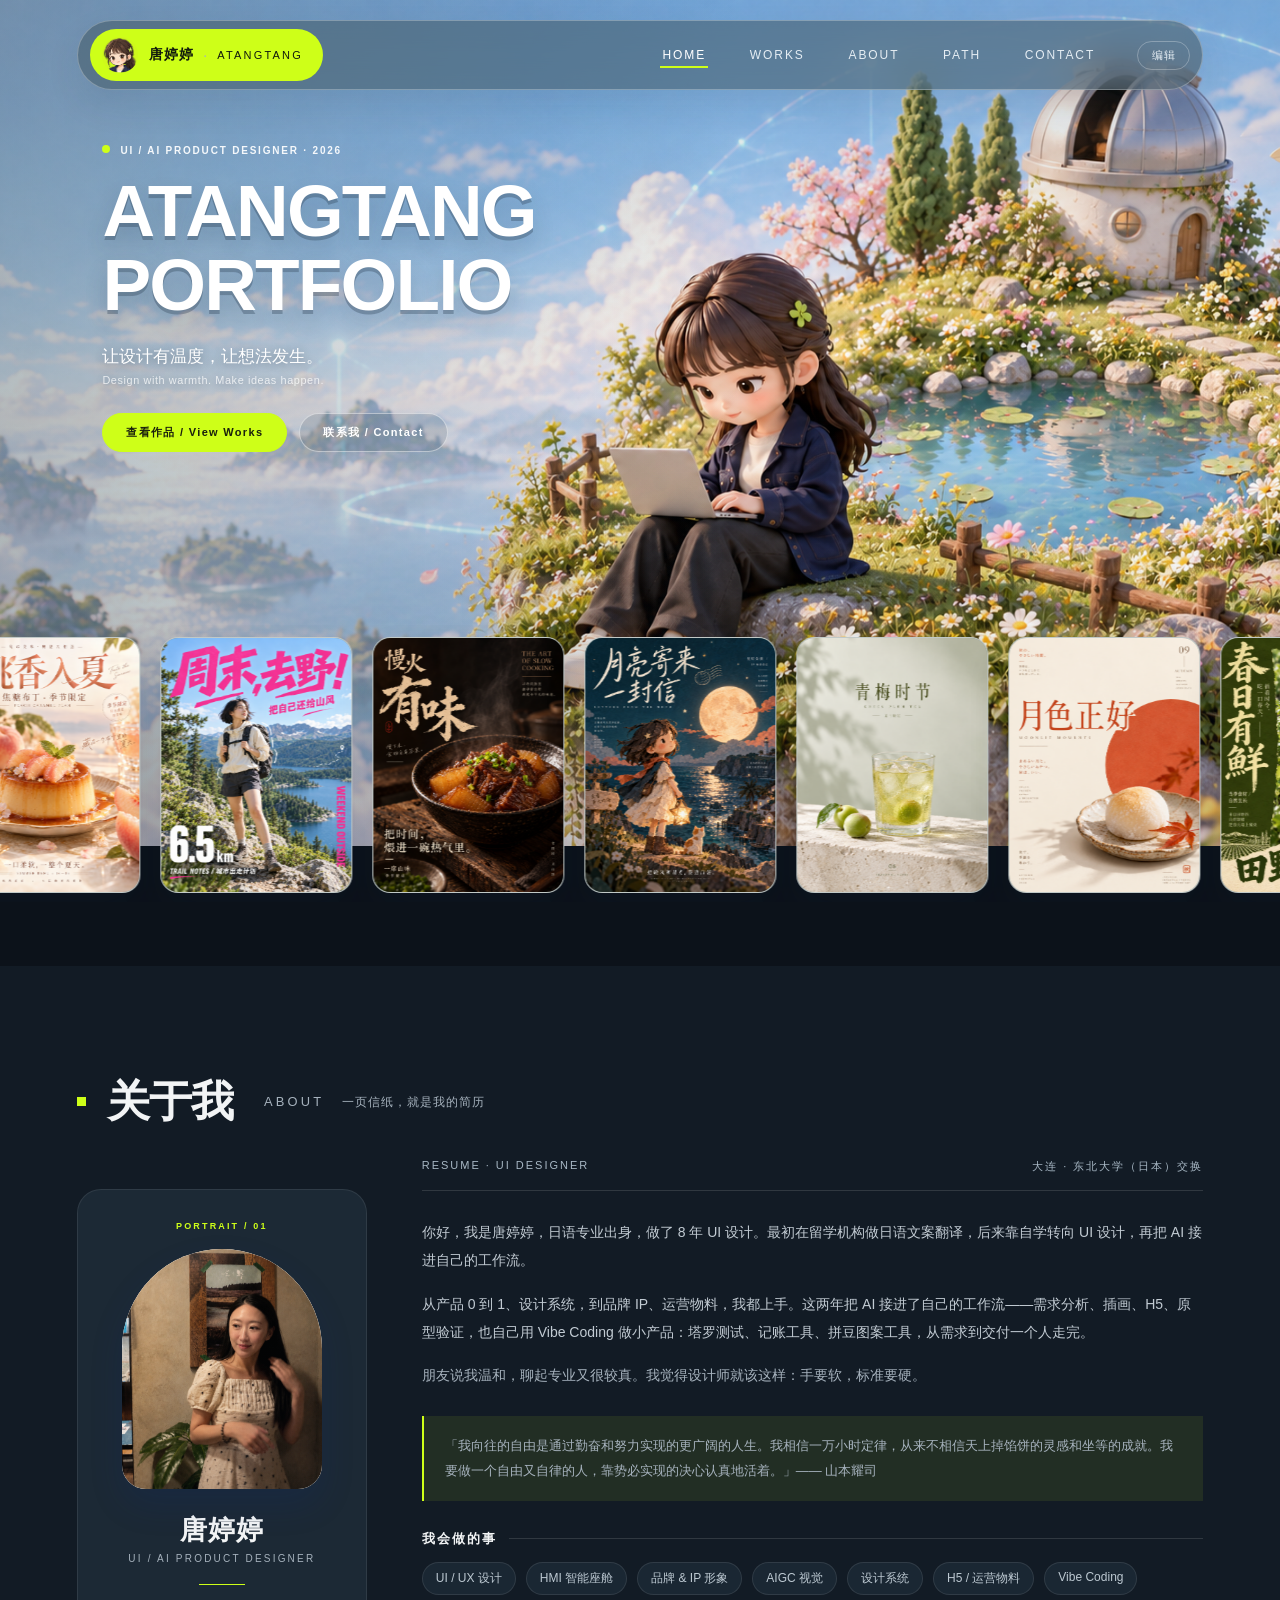
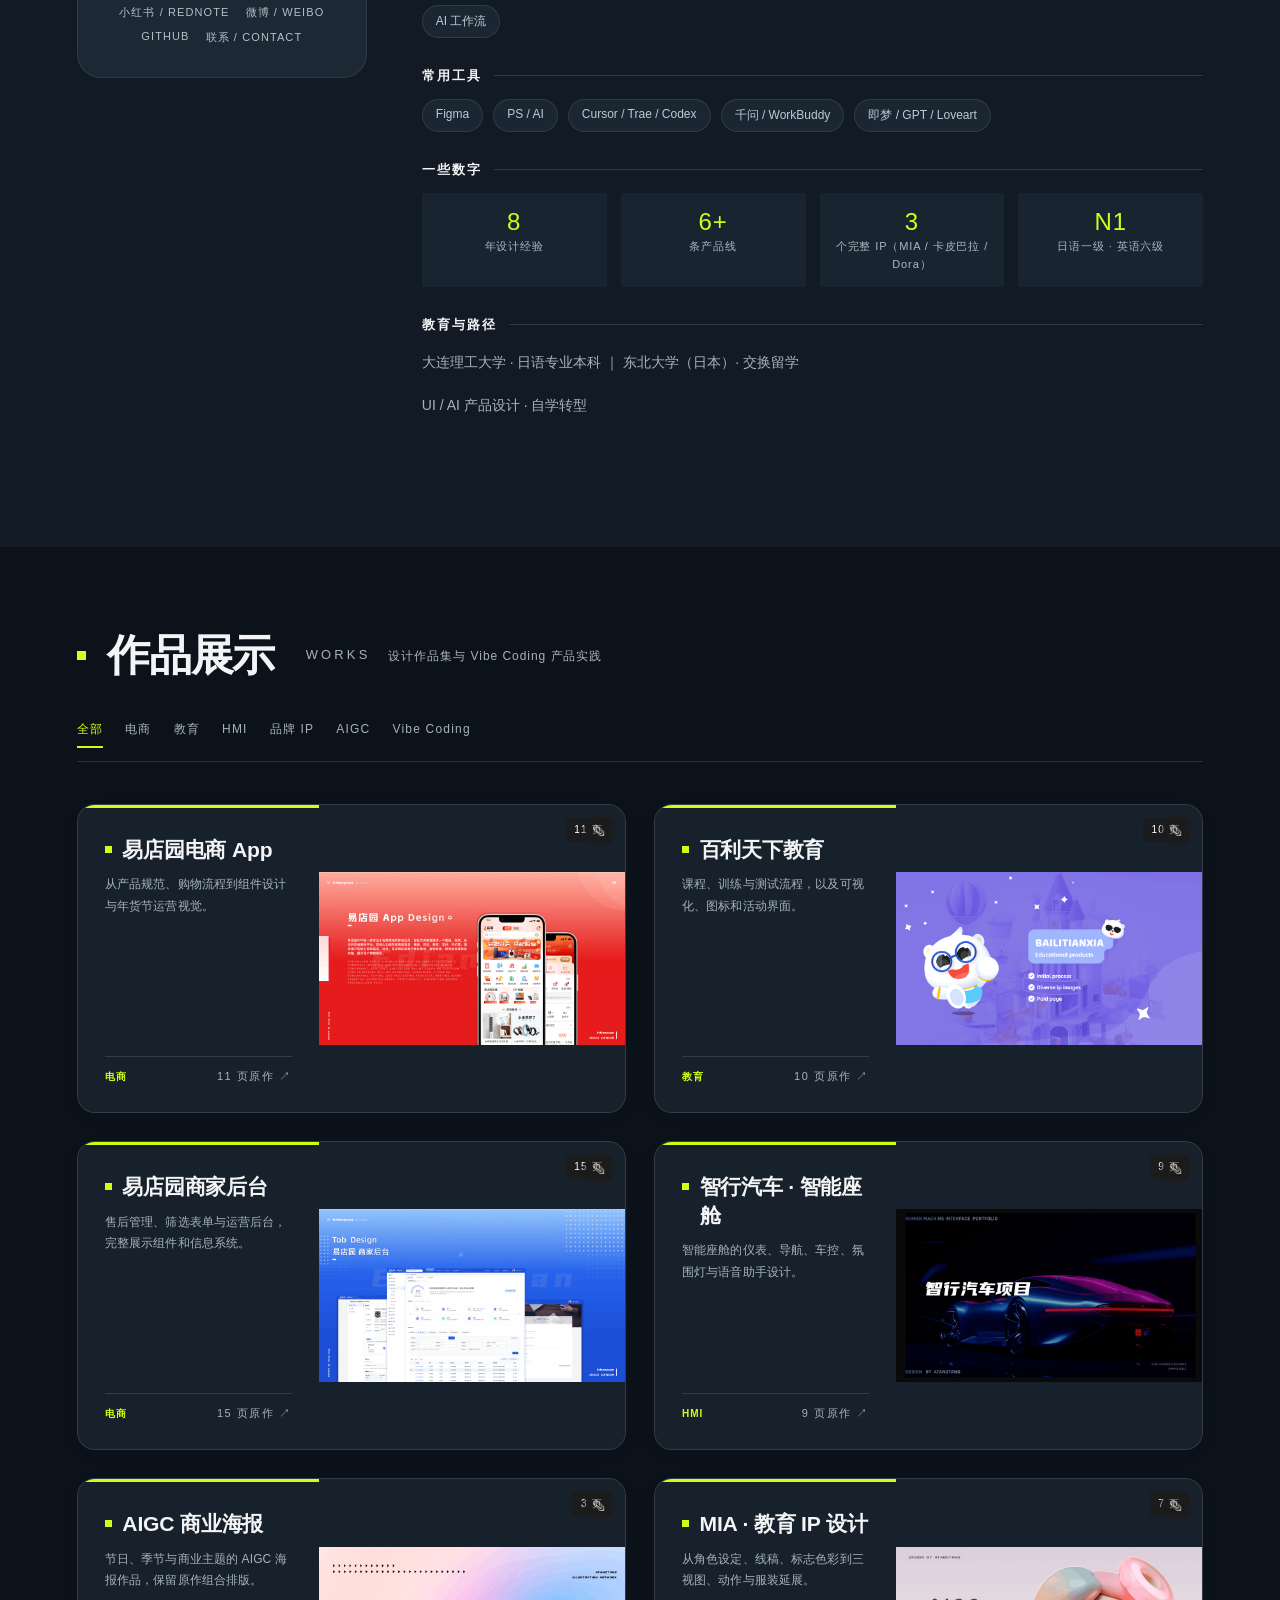
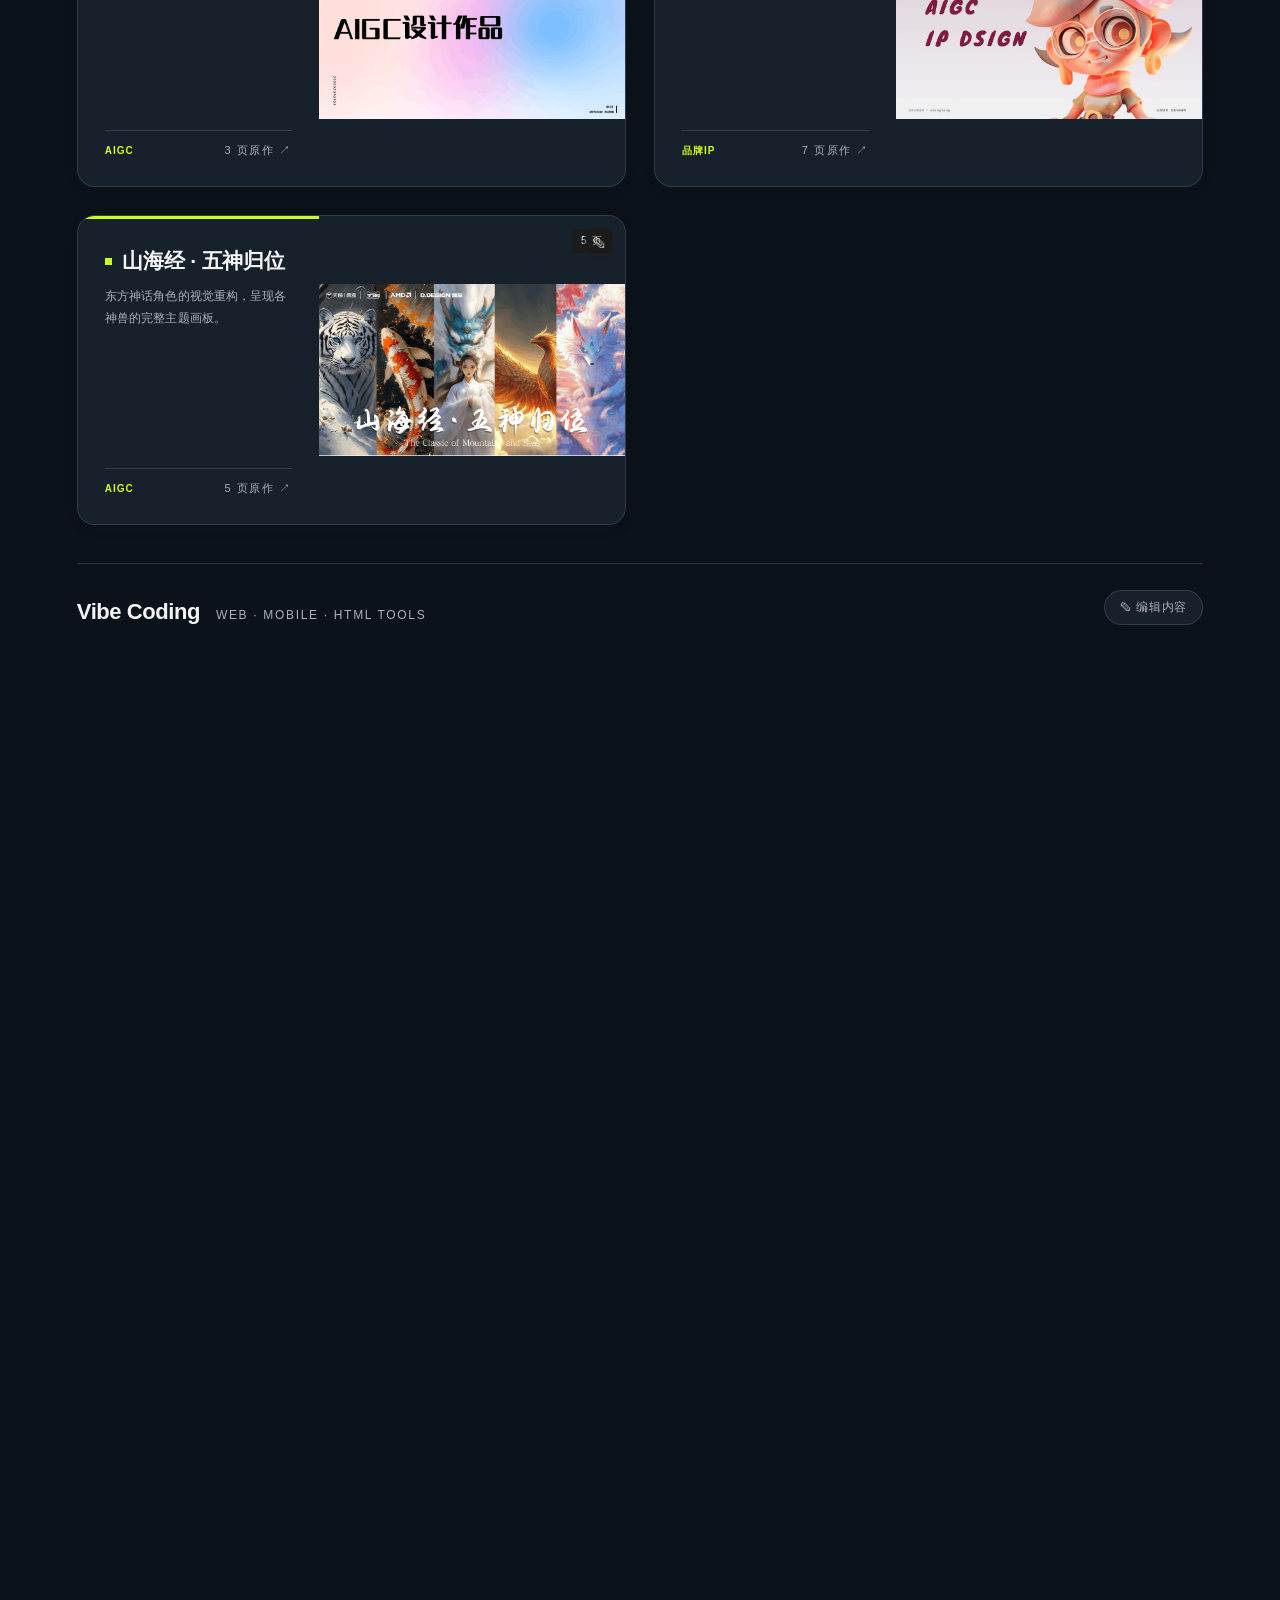
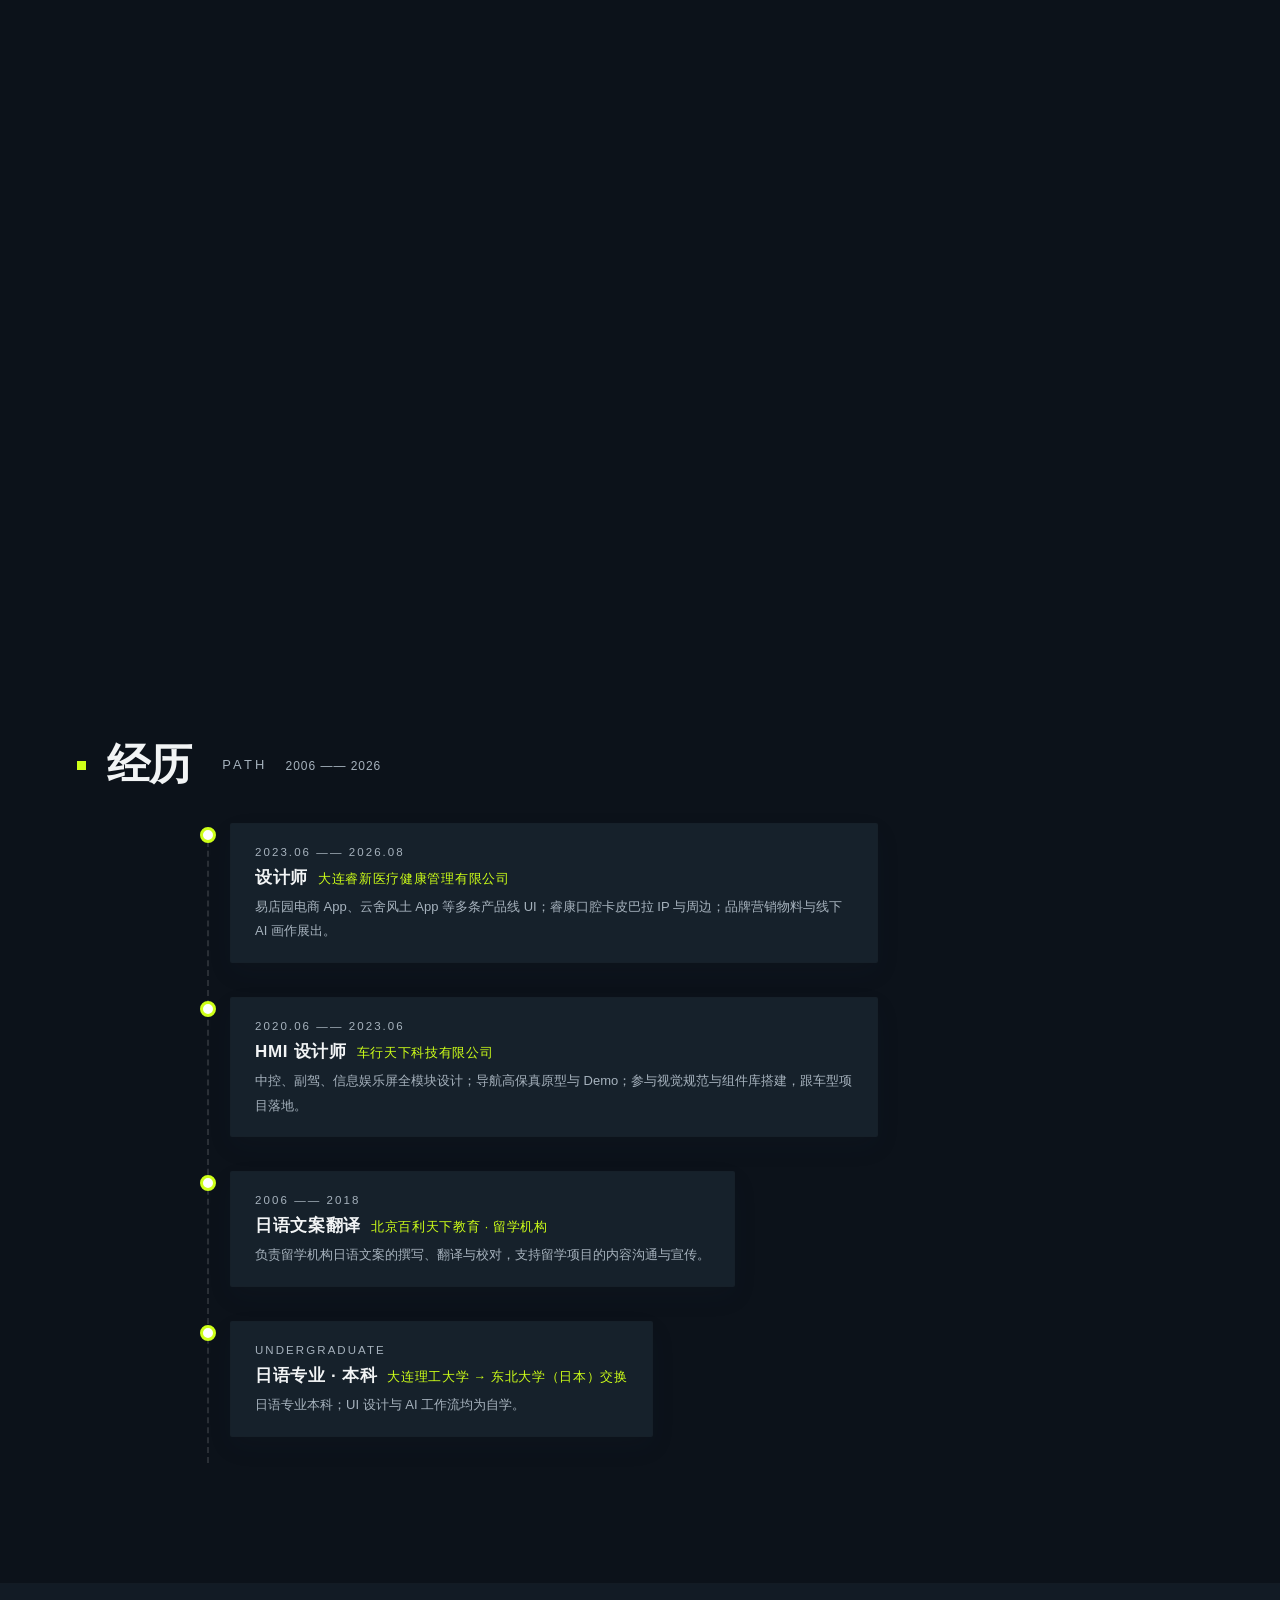
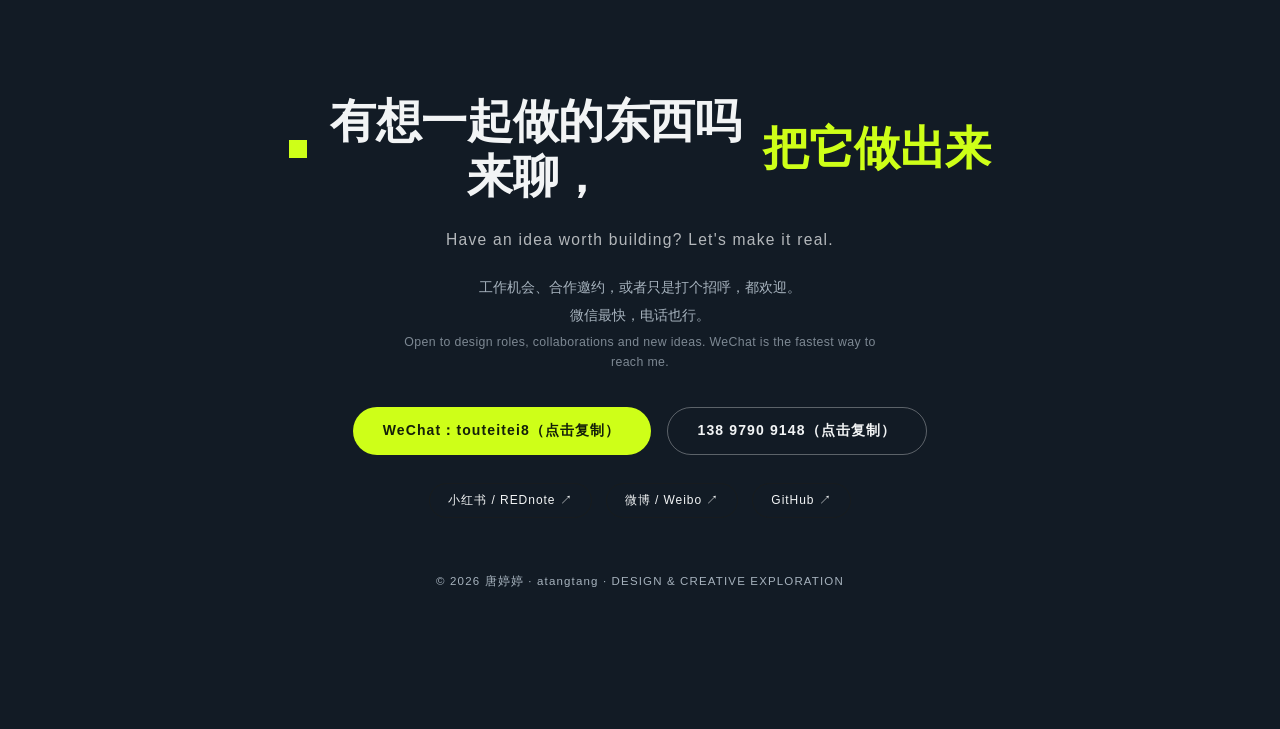
==== commit 57da0090: "Add bilingual copy and Weibo links" ====
--- a/index.html
+++ b/index.html
@@ -52,24 +52,24 @@
         <p class="profile-role">UI / AI PRODUCT DESIGNER</p>
         <div class="profile-line"></div>
         <div class="profile-socials">
-          <a href="#works">小红书</a>
-          <a href="#contact">公众号</a>
-          <a href="#contact">GitHub</a>
-          <a href="#contact">邮箱</a>
+          <a href="https://www.xiaohongshu.com/user/profile/5c5af520000000001800b579" target="_blank" rel="noopener">小红书 / REDnote</a>
+          <a href="https://weibo.com/u/6262585743" target="_blank" rel="noopener">微博 / Weibo</a>
+          <a href="https://github.com/touteitei888-rgb" target="_blank" rel="noopener">GitHub</a>
+          <a href="#contact">联系 / Contact</a>
         </div>
       </div>
     </div>
     <div class="hero-text">
       <p class="hero-kicker rv">UI / AI PRODUCT DESIGNER · 2026</p>
       <h1 class="rv">ATANGTANG<br>PORTFOLIO<span class="dot">.</span></h1>
-      <p class="hero-lead rv" style="transition-delay:.08s">让设计有温度，让想法发生。</p>
+      <p class="hero-lead rv" style="transition-delay:.08s">让设计有温度，让想法发生。<span class="bi-en" lang="en">Design with warmth. Make ideas happen.</span></p>
       <div class="hero-btns rv" style="transition-delay:.16s">
-        <a class="cbtn solid" href="#works">查看作品</a>
-        <a class="cbtn ghost" href="#contact">联系我</a>
+        <a class="cbtn solid" href="#works">查看作品 / View Works</a>
+        <a class="cbtn ghost" href="#contact">联系我 / Contact</a>
       </div>
       <div class="hero-bio rv" style="transition-delay:.24s">
-        <p>UI 设计 · 品牌 &amp; IP · HMI · AIGC 视觉。把复杂的需求，做成<strong>简单、好看、好用</strong>的东西。</p>
-        <p>一个勤奋、自律、相信一万小时定律的设计师。8 年 UI 设计 · AI 自学工作流 · Vibe Coding · 日语 N1。</p>
+        <p>UI 设计 · 品牌 &amp; IP · HMI · AIGC 视觉。把复杂的需求，做成<strong>简单、好看、好用</strong>的东西。<span class="bi-en" lang="en">UI, Brand &amp; IP, HMI and AIGC. Turning complex needs into simple, beautiful and useful experiences.</span></p>
+        <p>一个勤奋、自律、相信一万小时定律的设计师。8 年 UI 设计 · AI 自学工作流 · Vibe Coding · 日语 N1。<span class="bi-en" lang="en">An independent learner with 8 years in UI design, an AI-assisted workflow, Vibe Coding practice and JLPT N1.</span></p>
       </div>
     </div>
     <svg class="leaf-sprig" viewBox="0 0 120 120" fill="none" stroke="currentColor" stroke-width="2.4" stroke-linecap="round" stroke-linejoin="round"><path d="M60 112C60 84 60 54 60 22"/><path d="M60 74C40 68 27 53 25 35c20 4 33 19 35 39Z"/><path d="M60 58C80 52 93 39 95 21c-20 4-33 19-35 37Z"/><path d="M60 46C51 42 45 34 44 23c9 2 15 11 16 23Z"/></svg>
@@ -339,14 +339,15 @@
 
 <!-- 联系 -->
 <footer id="contact">
-  <h2 class="rv">有想一起做的东西吗<span class="dot">.</span><br>来聊，<b>把它做出来</b><span class="dot">.</span></h2>
-  <p class="c-sub rv" style="transition-delay:.1s">工作机会、合作邀约，或者只是打个招呼，都欢迎。<br>微信最快，电话也行。</p>
+  <h2 class="rv">有想一起做的东西吗<span class="dot">.</span><br>来聊，<b>把它做出来</b><span class="dot">.</span><span class="bi-en" lang="en">Have an idea worth building? Let's make it real.</span></h2>
+  <p class="c-sub rv" style="transition-delay:.1s">工作机会、合作邀约，或者只是打个招呼，都欢迎。<br>微信最快，电话也行。<span class="bi-en" lang="en">Open to design roles, collaborations and new ideas. WeChat is the fastest way to reach me.</span></p>
   <div class="c-btns rv" style="transition-delay:.18s">
     <button class="cbtn solid" id="wx-btn" data-copy="touteitei8">WeChat：touteitei8（点击复制）</button>
     <button class="cbtn ghost" id="tel-btn" data-copy="13897909148">138 9790 9148（点击复制）</button>
   </div>
   <div class="socials rv" style="transition-delay:.24s">
-    <a href="https://www.xiaohongshu.com/user/profile/5c5af520000000001800b579" target="_blank" rel="noopener">小红书 ↗</a>
+    <a href="https://www.xiaohongshu.com/user/profile/5c5af520000000001800b579" target="_blank" rel="noopener">小红书 / REDnote ↗</a>
+    <a href="https://weibo.com/u/6262585743" target="_blank" rel="noopener">微博 / Weibo ↗</a>
     <a href="https://github.com/touteitei888-rgb" target="_blank" rel="noopener">GitHub ↗</a>
   </div>
   <p class="foot-note rv" style="transition-delay:.26s">© 2026 唐婷婷 · atangtang · DESIGN &amp; CREATIVE EXPLORATION</p>
--- a/styles.css
+++ b/styles.css
@@ -544,3 +544,11 @@
   .vibe-preview-stage .cover-img{height:210px}
   .vibe-preview-foot{gap:9px;font-size:9px;letter-spacing:0}
 }
+
+/* Bilingual copy: English is treated as a quiet editorial subtitle. */
+.bi-en{display:block;margin-top:.38em;color:inherit;opacity:.72;font-size:.8em;font-weight:400;letter-spacing:.03em;line-height:1.5}
+.hero-lead .bi-en{font-size:.64em;letter-spacing:.055em}
+.hero-bio .bi-en{font-size:.86em;line-height:1.65}
+.profile-socials{flex-wrap:wrap;row-gap:10px}
+#contact h2 .bi-en{flex:0 0 100%;margin-top:.1em;font-size:.34em;letter-spacing:.08em;line-height:1.4}
+#contact .c-sub .bi-en{font-size:.88em;line-height:1.6}
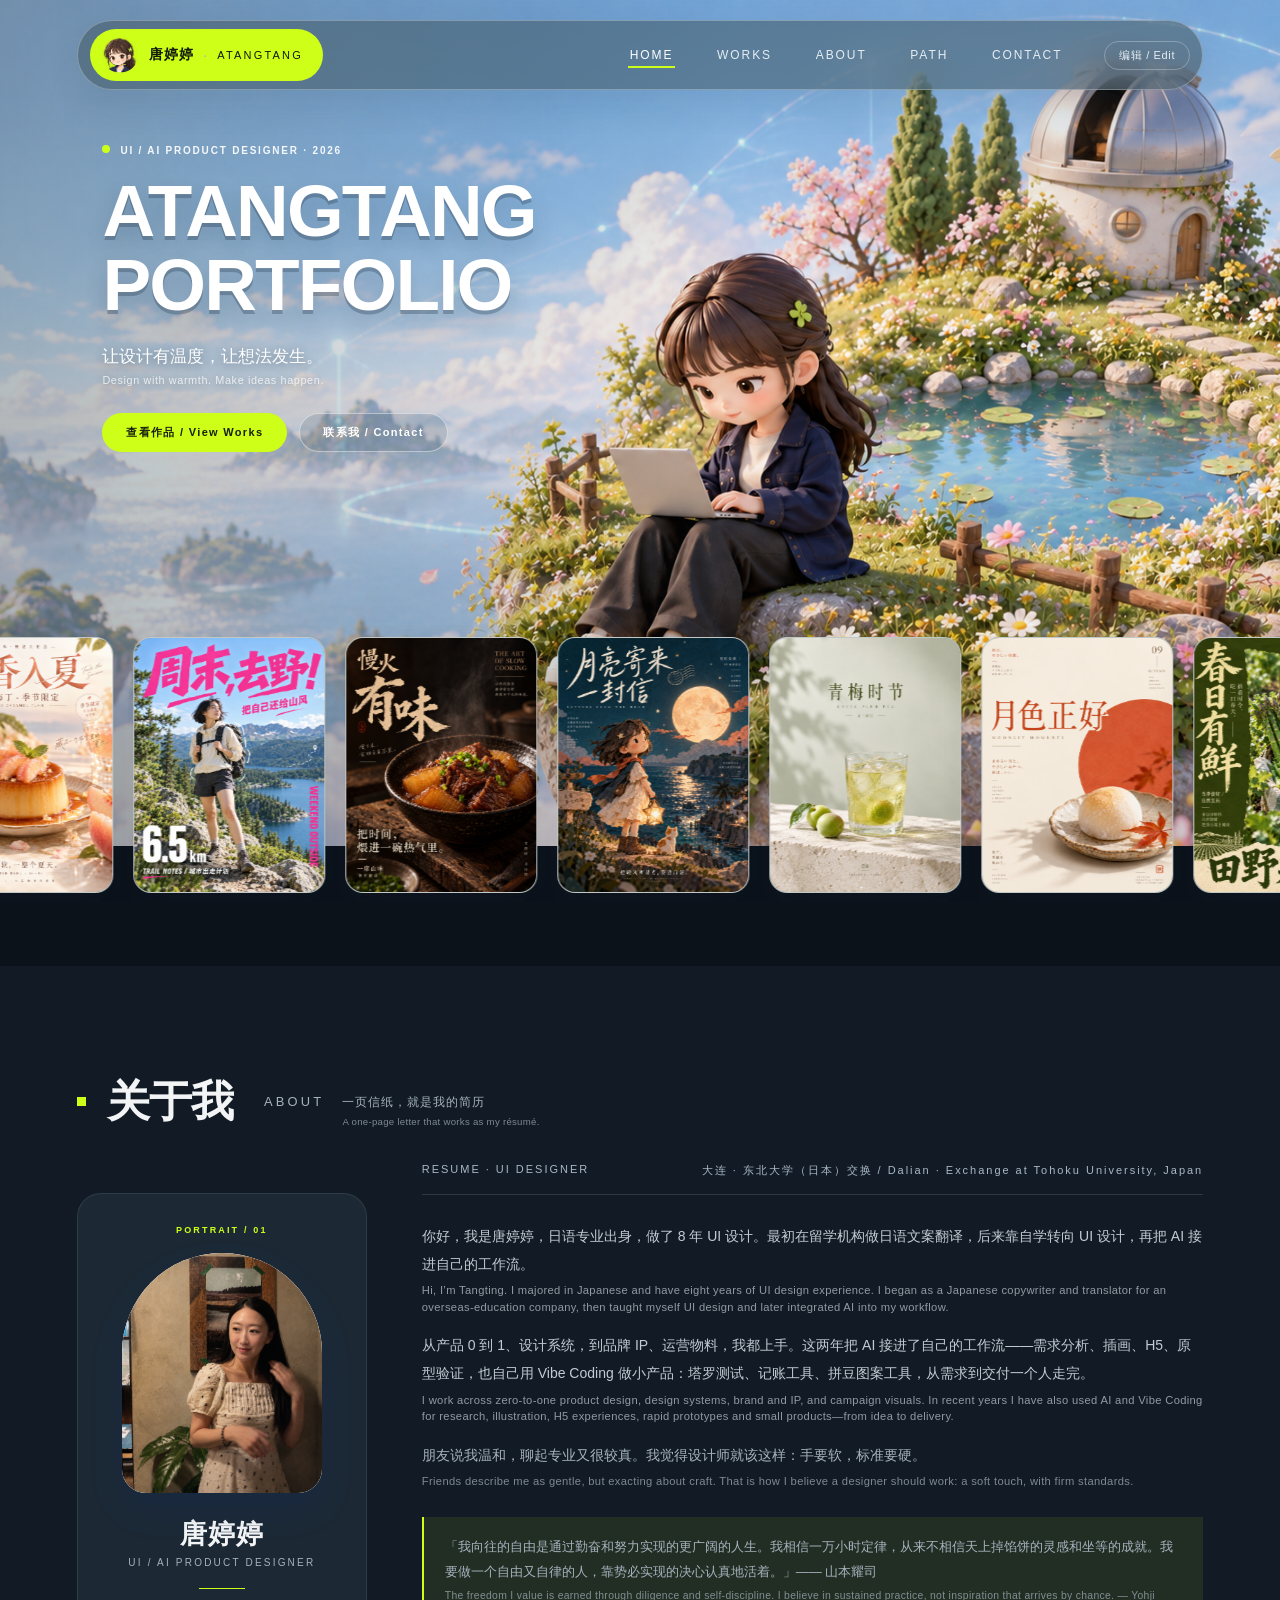
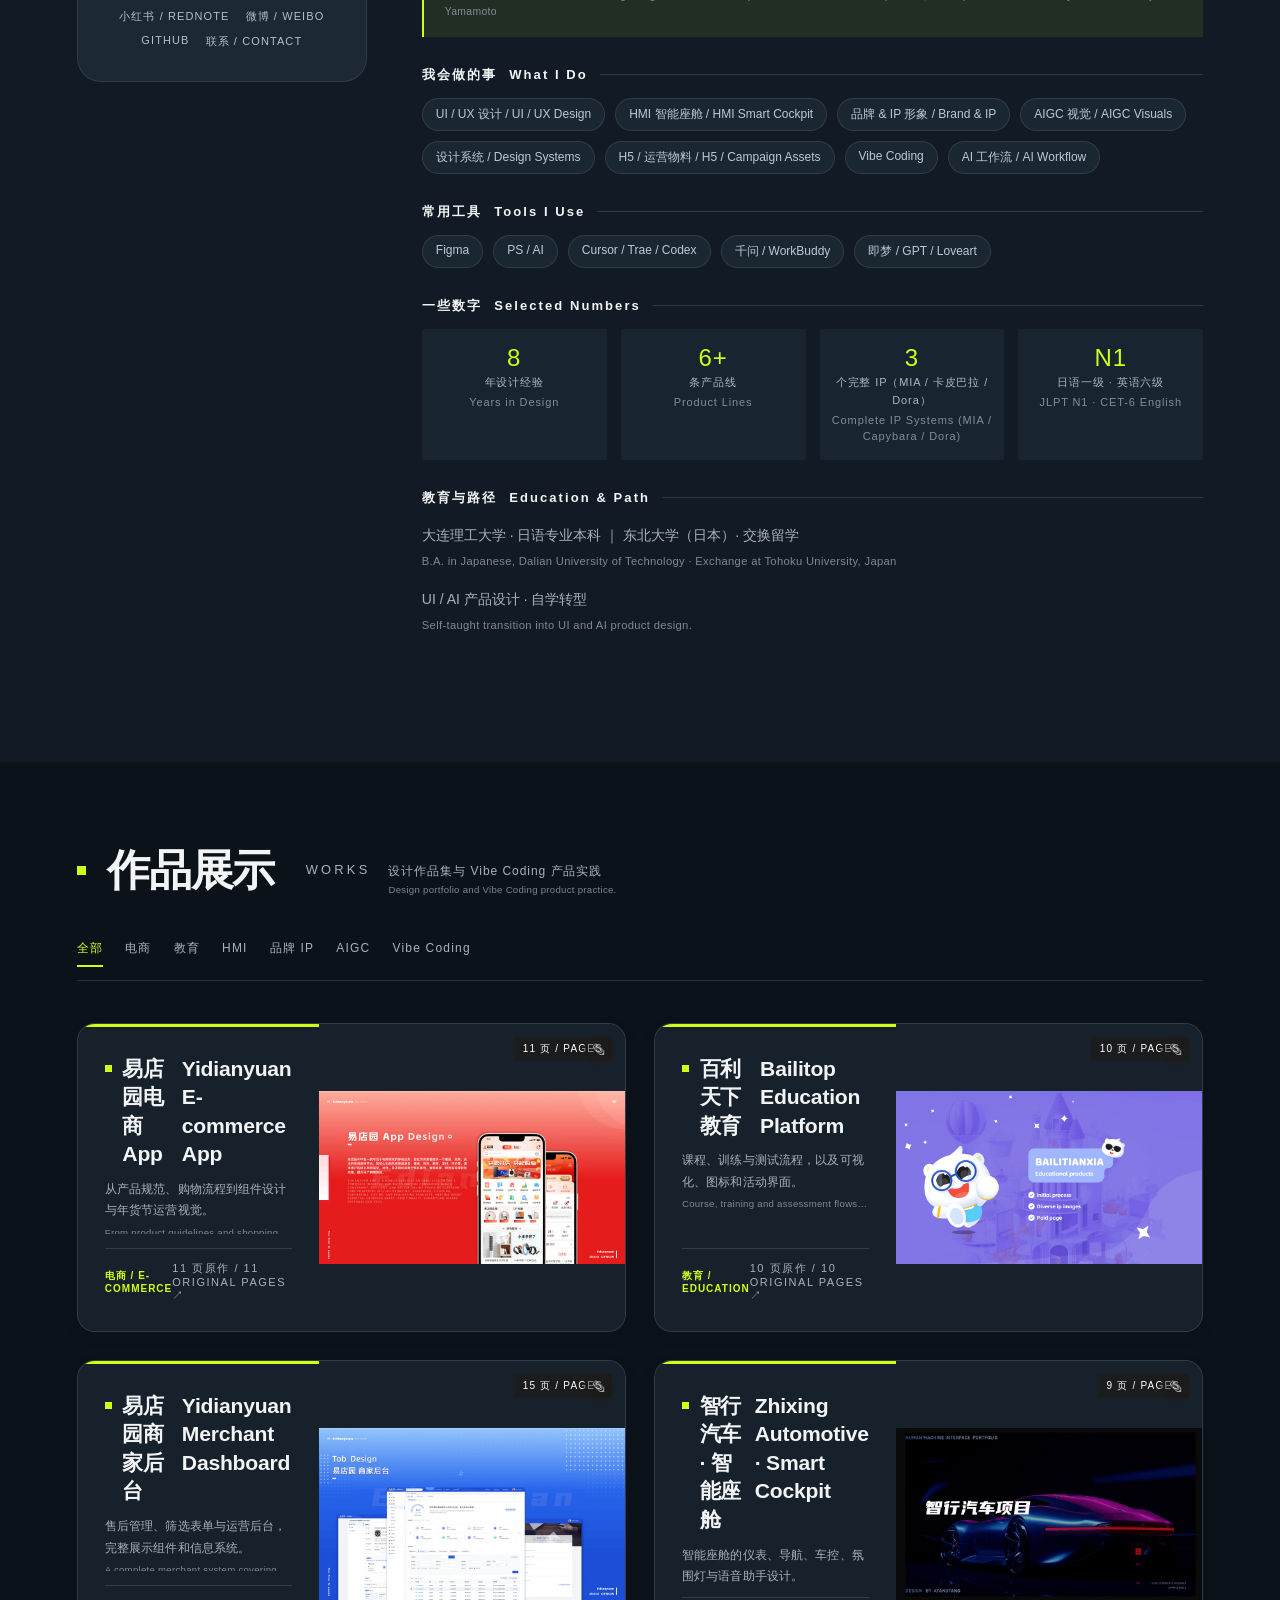
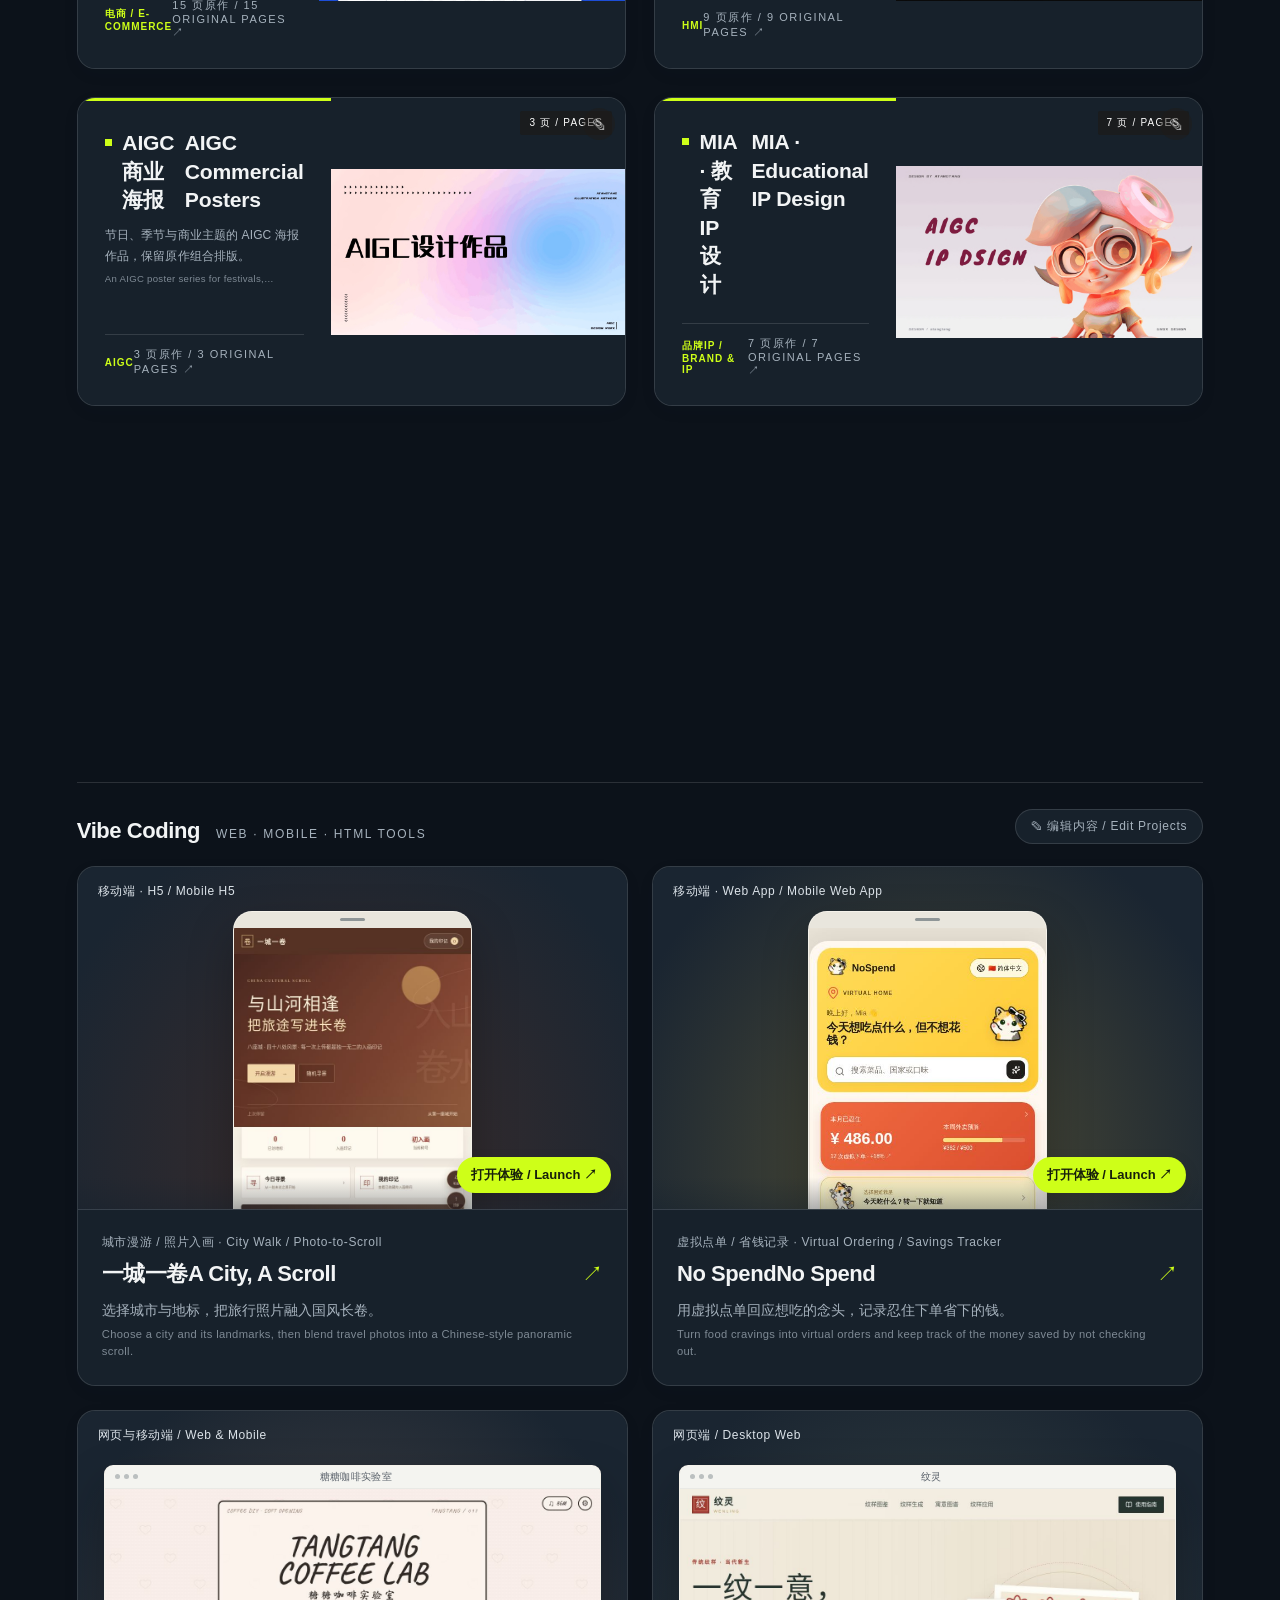
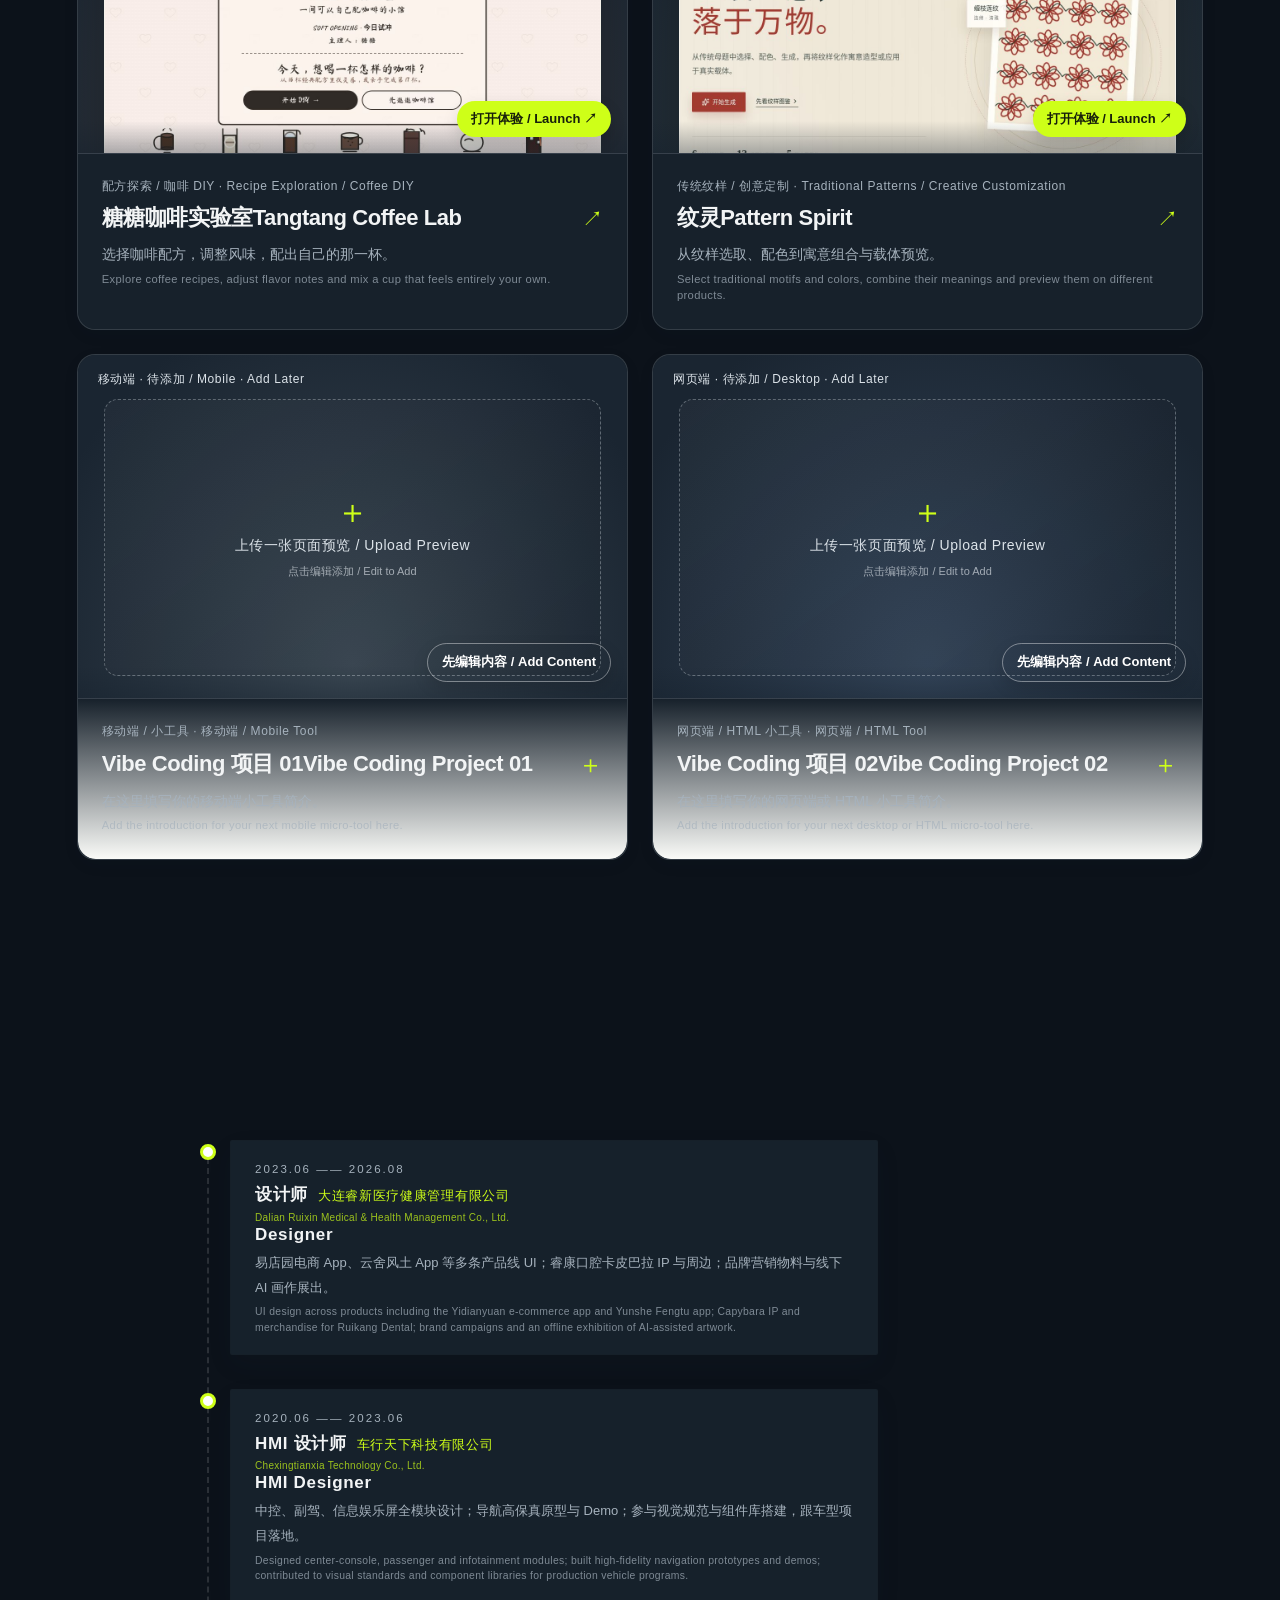
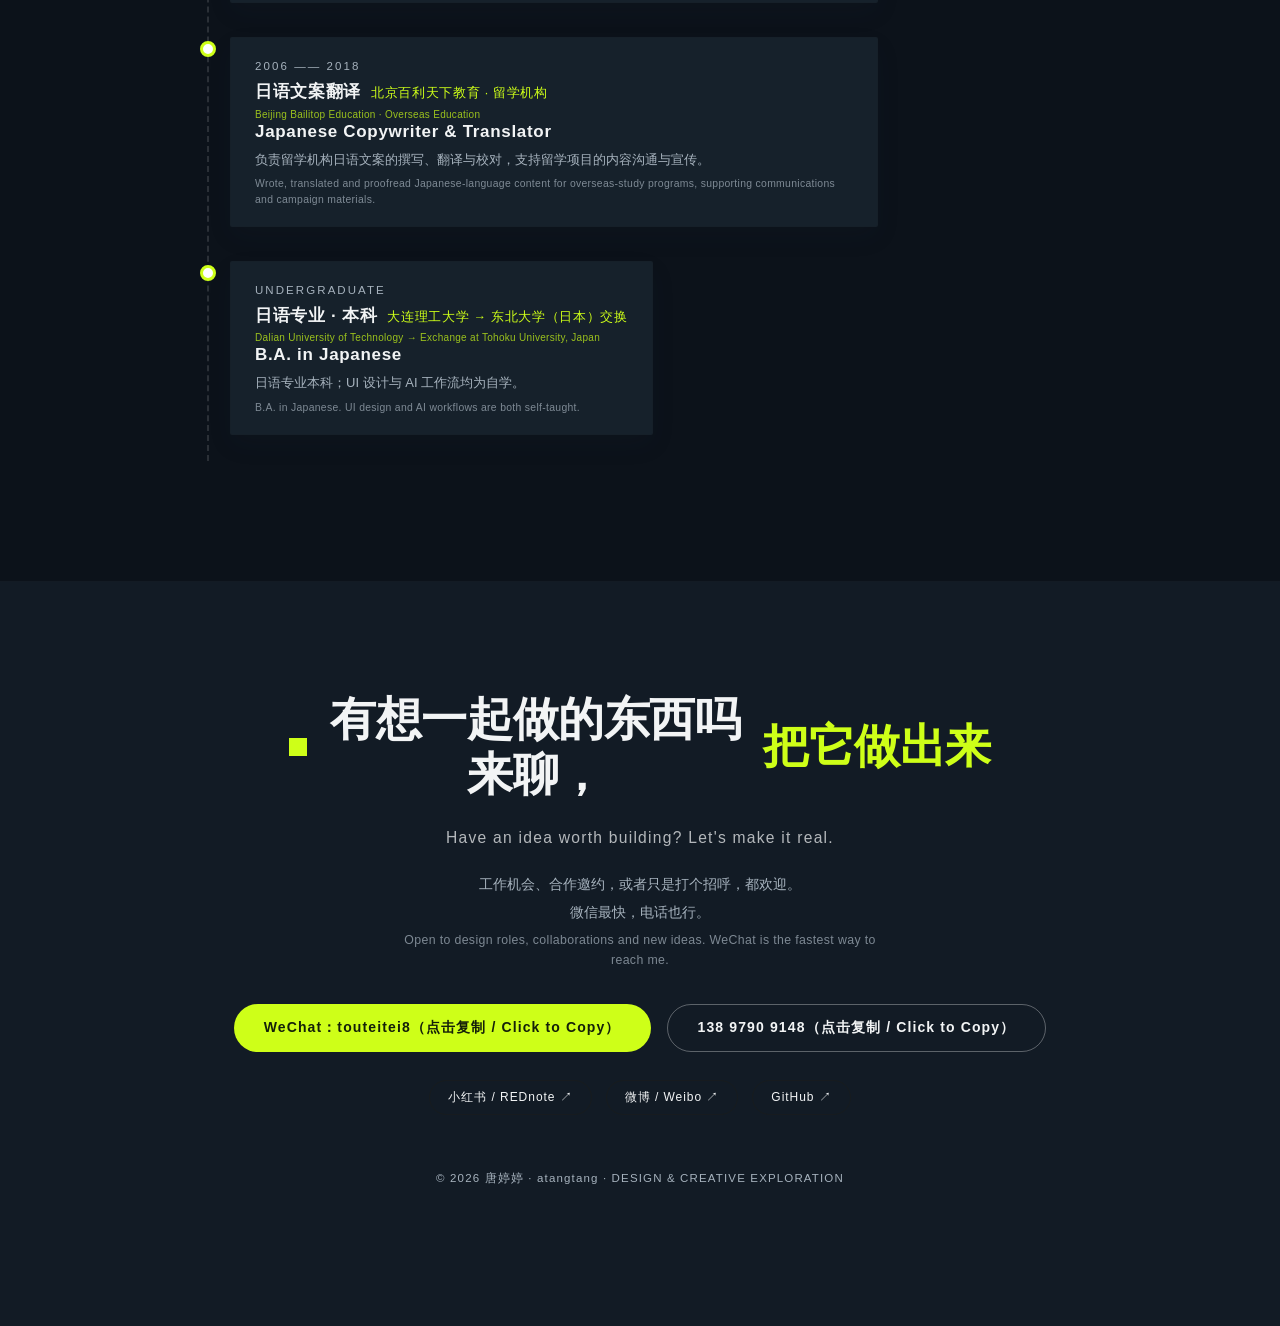
==== commit c03b2124: "Load full bilingual portfolio content" ====
--- a/index.html
+++ b/index.html
@@ -3,8 +3,8 @@
 <head>
 <meta charset="UTF-8">
 <meta name="viewport" content="width=device-width, initial-scale=1.0">
-<meta name="description" content="唐婷婷 · UI Designer · 作品集">
-<title>唐婷婷 · atangtang · 作品集</title>
+<meta name="description" content="唐婷婷 · UI / AI Product Designer · Bilingual Portfolio 中英双语作品集">
+<title>唐婷婷 · atangtang · 中英双语作品集 / Bilingual Portfolio</title>
 <!-- 使用系统中文字体，国内静态部署时不依赖境外字体服务 -->
 <link rel="stylesheet" href="styles.css">
 <link rel="stylesheet" href="carousel.css?v=20260906-single-poster">
@@ -523,6 +523,7 @@
 <script src="script.js?v=20260907-vibe"></script>
 <script src="portrait-works.js?v=20260906-single-poster"></script>
 <script src="seasonal.js"></script>
+<script src="bilingual.js?v=20260908-full"></script>
 <script src="carousel.js?v=20260907-vibe"></script>
 </body>
 </html>
